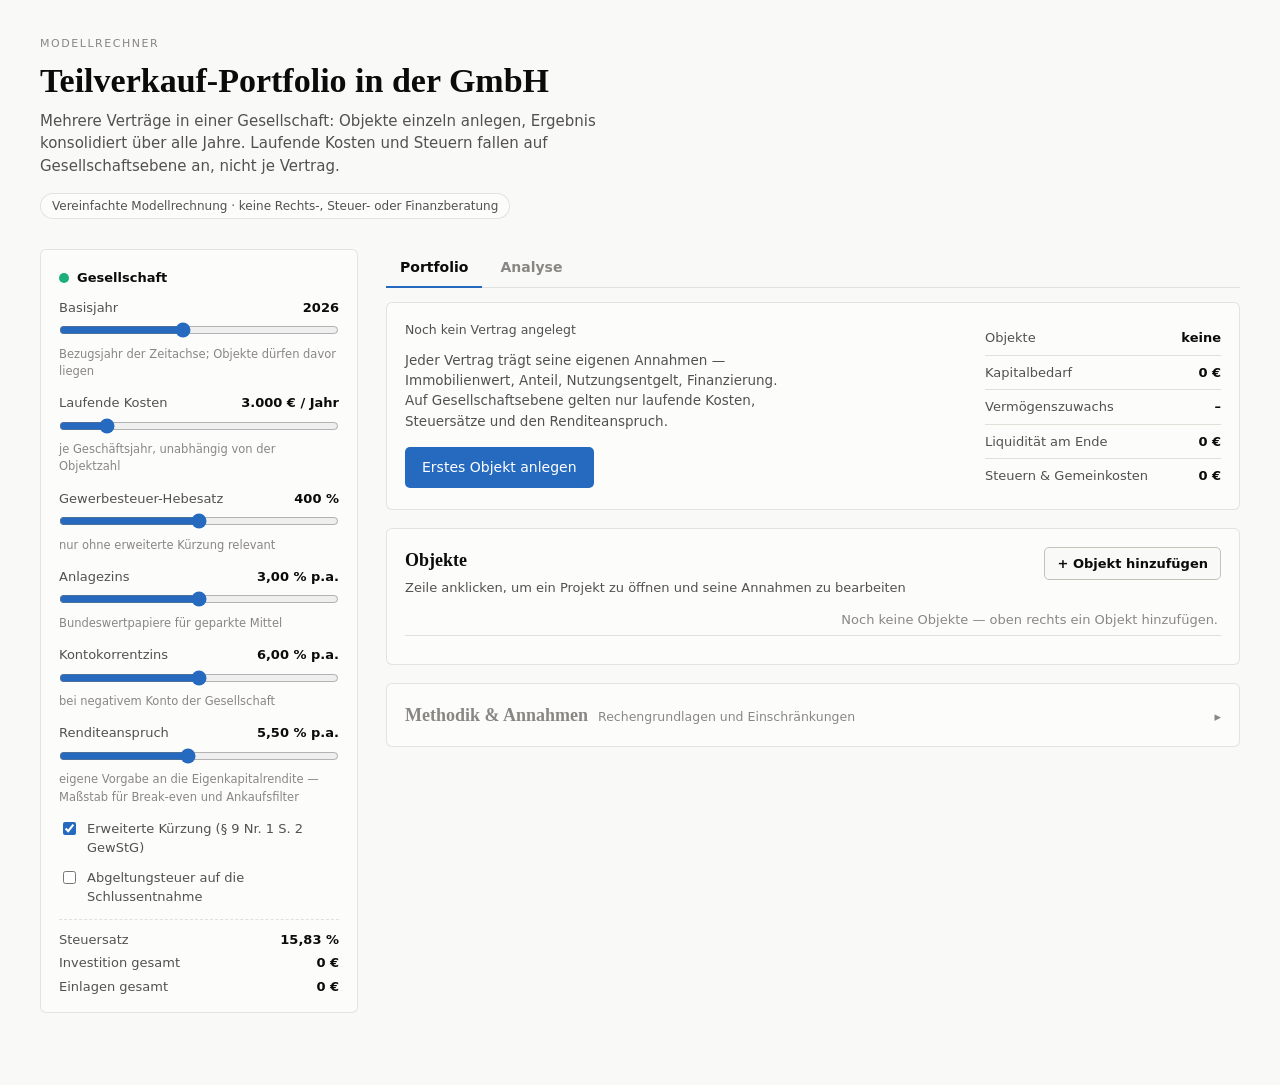
==== index.html @ 182e8b83 "UI-Durchgang: Plural, Nullwert, Kartenreihenfolge Vollstaendiger Durchlauf mit angelegten Objekten. " ====
<!doctype html>
<html lang="de">
<head>
<meta charset="utf-8">
<meta name="viewport" content="width=device-width, initial-scale=1">
<title>Teilverkauf-Portfolio</title>
<style>
  :root {
    color-scheme: light;
    --bg: #f9f9f7;
    --surface: #fcfcfb;
    --ink: #0b0b0b;
    --ink-2: #52514e;
    --ink-3: #898781;
    --grid: #e1e0d9;
    --axis: #c3c2b7;
    --border: rgba(11, 11, 11, 0.10);
    --accent: #256abf;
    --s1: #2a78d6;
    --s2: #eb6834;
    --s3: #1baf7a;
    --s1-wash: rgba(42, 120, 214, 0.08);
    --tooltip-bg: #ffffff;
    --field: #ffffff;
  }
  @media (prefers-color-scheme: dark) {
    :root:where(:not([data-theme="light"])) {
      color-scheme: dark;
      --bg: #0d0d0d;
      --surface: #1a1a19;
      --ink: #ffffff;
      --ink-2: #c3c2b7;
      --ink-3: #898781;
      --grid: #2c2c2a;
      --axis: #383835;
      --border: rgba(255, 255, 255, 0.10);
      --accent: #3987e5;
      --s1: #3987e5;
      --s2: #d95926;
      --s3: #199e70;
      --s1-wash: rgba(57, 135, 229, 0.12);
      --tooltip-bg: #262624;
      --field: #131312;
    }
  }
  :root[data-theme="dark"] {
    color-scheme: dark;
    --bg: #0d0d0d;
    --surface: #1a1a19;
    --ink: #ffffff;
    --ink-2: #c3c2b7;
    --ink-3: #898781;
    --grid: #2c2c2a;
    --axis: #383835;
    --border: rgba(255, 255, 255, 0.10);
    --accent: #3987e5;
    --s1: #3987e5;
    --s2: #d95926;
    --s3: #199e70;
    --s1-wash: rgba(57, 135, 229, 0.12);
    --tooltip-bg: #262624;
    --field: #131312;
  }

  * { box-sizing: border-box; }
  body {
    background: var(--bg);
    color: var(--ink);
    font-family: system-ui, -apple-system, "Segoe UI", sans-serif;
    font-size: 15px;
    line-height: 1.5;
    margin: 0;
  }
  .wrap { max-width: 1240px; margin: 0 auto; padding: 36px 20px 72px; }

  .eyebrow {
    font-size: 11px; letter-spacing: 0.14em; text-transform: uppercase;
    color: var(--ink-3); margin: 0 0 8px;
  }
  h1 {
    font-family: Charter, "Bitstream Charter", Cambria, Georgia, serif;
    font-size: clamp(26px, 4vw, 34px);
    font-weight: 700; line-height: 1.15; margin: 0 0 10px; text-wrap: balance;
  }
  .lede { color: var(--ink-2); max-width: 64ch; margin: 0 0 6px; }
  .chip {
    display: inline-block; font-size: 12px; color: var(--ink-2);
    border: 1px solid var(--border); border-radius: 999px;
    padding: 3px 11px; margin-top: 10px; background: var(--surface);
  }

  .layout { display: grid; grid-template-columns: 320px 1fr; gap: 26px; align-items: start; margin-top: 30px; }
  @media (max-width: 980px) {
    .layout { grid-template-columns: 1fr; }
    /* Auf schmalen Bildschirmen zuerst das Ergebnis, dann die Regler — sonst
       scrollt man über einen ganzen Bildschirm Einstellungen, bevor eine Zahl kommt. */
    .layout main { order: 1; }
    .layout aside { order: 2; }
  }

  aside { display: flex; flex-direction: column; gap: 14px; }
  #panelObjekt, #panelGes { display: flex; flex-direction: column; gap: 14px; }
  #panelObjekt[hidden] { display: none; }
  .panel-kopf {
    font-size: 11px; letter-spacing: 0.12em; text-transform: uppercase;
    color: var(--ink-3); padding: 0 2px 2px;
  }
  input.textfeld {
    font: inherit; font-size: 13px; width: 100%;
    background: var(--field); color: var(--ink);
    border: 1px solid var(--border); border-radius: 5px; padding: 5px 8px;
  }
  input.textfeld:focus { border-color: var(--accent); outline: none; }
  .seg { display: flex; gap: 4px; }
  .seg button {
    flex: 1; font: inherit; font-size: 12.5px; color: var(--ink-2);
    background: var(--bg); border: 1px solid var(--border); border-radius: 5px;
    padding: 5px 4px; cursor: pointer;
  }
  .seg button[aria-pressed="true"] {
    color: var(--ink); border-color: var(--accent); background: var(--s1-wash); font-weight: 600;
  }
  @media (min-width: 981px) { aside { position: sticky; top: 16px; max-height: calc(100vh - 32px); overflow-y: auto; padding-right: 2px; } }

  .card {
    background: var(--surface); border: 1px solid var(--border);
    border-radius: 6px; padding: 18px 18px 16px;
  }
  .card h2 {
    font-family: Charter, "Bitstream Charter", Cambria, Georgia, serif;
    font-size: 18px; font-weight: 700; margin: 0 0 4px;
  }
  .card .sub { font-size: 13px; color: var(--ink-2); margin: 0 0 14px; }

  .grp-title { display: flex; align-items: center; gap: 8px; font-size: 13px; font-weight: 600; margin: 0 0 10px; }
  .dot { width: 10px; height: 10px; border-radius: 50%; flex: none; }
  .dot.s1 { background: var(--s1); }
  .dot.s2 { background: var(--s2); }
  .dot.s3 { background: var(--s3); }

  .ctl { margin-bottom: 13px; }
  .ctl:last-child { margin-bottom: 2px; }
  .ctl-head { display: flex; justify-content: space-between; align-items: baseline; gap: 10px; margin-bottom: 3px; }
  .ctl-head label { font-size: 13px; color: var(--ink-2); }
  .ctl-val { font-size: 13px; font-weight: 600; font-variant-numeric: tabular-nums; white-space: nowrap; }
  .ctl-note { font-size: 11.5px; color: var(--ink-3); margin-top: 1px; }
  input[type="range"] { width: 100%; accent-color: var(--accent); margin: 2px 0 0; }
  input:focus-visible, button:focus-visible, summary:focus-visible {
    outline: 2px solid var(--accent); outline-offset: 2px;
  }
  .check { display: flex; align-items: flex-start; gap: 8px; font-size: 13px; color: var(--ink-2); margin-top: 10px; cursor: pointer; }
  .check input { accent-color: var(--accent); margin-top: 3px; }
  .derived {
    font-size: 13px; border-top: 1px dashed var(--grid);
    margin-top: 12px; padding-top: 10px;
    display: flex; justify-content: space-between; gap: 10px; color: var(--ink-2);
  }
  .derived b { color: var(--ink); font-variant-numeric: tabular-nums; }
  .derived.tight { border-top: none; margin-top: 0; padding-top: 4px; }
  .derived.need { border-top: 1px solid var(--axis); margin-top: 8px; padding-top: 8px; }
  .derived.need span, .derived.need b { color: var(--ink); font-weight: 700; }
  .derived.need b.warnzahl { color: var(--s2); }

  main { display: flex; flex-direction: column; gap: 18px; min-width: 0; }

  .stat-row { display: grid; grid-template-columns: repeat(4, 1fr); gap: 18px; }
  @media (max-width: 860px) { .stat-row { grid-template-columns: repeat(2, 1fr); } }
  @media (max-width: 460px) { .stat-row { grid-template-columns: 1fr; } }
  .stat-label { display: flex; align-items: center; gap: 8px; font-size: 12.5px; color: var(--ink-2); }
  .stat-num { font-size: clamp(21px, 2.6vw, 27px); font-weight: 700; line-height: 1.2; margin-top: 3px; font-variant-numeric: tabular-nums; }
  .stat-sub { font-size: 12px; color: var(--ink-3); margin-top: 2px; }
  .stat-foot { color: var(--ink-2); font-size: 13px; margin-top: 14px; padding-top: 12px; border-top: 1px dashed var(--grid); }

  .head-row { display: flex; justify-content: space-between; align-items: flex-start; gap: 16px; flex-wrap: wrap; }
  .head-row .sub { margin-bottom: 0; }
  button.act {
    flex: none; font: inherit; font-size: 13px; color: var(--ink-2);
    background: var(--bg); border: 1px solid var(--border);
    border-radius: 5px; padding: 6px 12px; cursor: pointer;
  }
  button.act:hover { color: var(--ink); border-color: var(--axis); }
  button.act.primary { color: var(--ink); border-color: var(--axis); font-weight: 600; }

  .obj-scroll { overflow-x: auto; margin-top: 8px; }
  table.obj {
    width: 100%; min-width: 790px; table-layout: fixed;
    border-collapse: separate; border-spacing: 0; font-size: 13px;
  }
  table.obj th, table.obj td {
    padding: 5px 3px; border-bottom: 1px solid var(--grid); text-align: right; vertical-align: middle;
  }
  table.obj th {
    color: var(--ink-2); font-weight: 600; font-size: 12px; white-space: nowrap;
    border-bottom: 1px solid var(--axis); padding-bottom: 7px;
  }
  table.obj th .h-sub {
    display: block; font-weight: 400; color: var(--ink-3);
    font-size: 10.5px; letter-spacing: 0.03em; margin-top: 1px;
  }
  table.obj th.c-name, table.obj td.c-name {
    position: sticky; left: 0; z-index: 1; background: var(--surface);
    text-align: left; padding-left: 0; padding-right: 12px;
  }
  /* Die ganze Zeile öffnet das Projekt — das muss man ihr ansehen */
  table.obj tbody tr.zeile { cursor: pointer; }
  table.obj tbody tr:hover td { background: var(--s1-wash); }
  table.obj tbody tr:hover td.c-name { background: linear-gradient(var(--s1-wash), var(--s1-wash)), var(--surface); }
  table.obj tbody td.c-name { color: var(--accent); font-weight: 600; }
  table.obj tbody tr:hover td.c-name { text-decoration: underline; text-underline-offset: 2px; }
  table.obj tbody tr:hover button.open { color: var(--accent); transform: translateX(2px); }
  table.obj tbody tr:focus-within td { background: var(--s1-wash); }
  button.open { transition: transform 0.12s, color 0.12s; }
  @media (prefers-reduced-motion: reduce) { button.open { transition: none; } }
  table.obj tfoot td {
    font-weight: 700; border-top: 1px solid var(--axis); border-bottom: none;
    font-variant-numeric: tabular-nums; padding-top: 8px;
  }
  table.obj tfoot td.c-name { background: var(--surface); }

  table.obj input {
    font: inherit; font-size: 12.5px; width: 100%;
    text-align: right; font-variant-numeric: tabular-nums;
    background: transparent; color: var(--ink);
    border: 1px solid transparent; border-radius: 4px; padding: 4px 4px;
    -moz-appearance: textfield;
  }
  table.obj input::-webkit-outer-spin-button,
  table.obj input::-webkit-inner-spin-button { -webkit-appearance: none; margin: 0; }
  table.obj input:hover { border-color: var(--border); }
  table.obj input:focus {
    background: var(--field); border-color: var(--accent);
    outline: none; box-shadow: 0 0 0 3px var(--s1-wash);
  }
  table.obj input.name { text-align: left; font-weight: 600; font-size: 13px; }
  table.obj td.calc { font-variant-numeric: tabular-nums; color: var(--ink-2); white-space: nowrap; padding-right: 5px; }
  table.obj td.calc.lead { color: var(--ink); }
  table.obj col.w-name { width: 112px; }
  table.obj col.w-num { width: 90px; }
  table.obj col.w-narrow { width: 50px; }
  table.obj col.w-mid { width: 68px; }
  table.obj col.w-calc { width: 80px; }
  table.obj col.w-act { width: 26px; }

  button.del {
    font: inherit; font-size: 14px; line-height: 1; color: var(--ink-3);
    background: none; border: none; cursor: pointer;
    padding: 3px 5px; border-radius: 4px; opacity: 0;
  }
  tr:hover button.del, button.del:focus-visible { opacity: 1; }
  button.del:hover { color: var(--s2); background: var(--bg); }
  @media (hover: none) { button.del { opacity: 1; } }
  .empty { color: var(--ink-3); font-size: 13px; padding: 14px 0; }

  .legend { display: flex; gap: 18px; flex-wrap: wrap; font-size: 13px; color: var(--ink-2); margin: 2px 0 10px; }
  .legend span { display: inline-flex; align-items: center; gap: 7px; }
  .swatch { width: 14px; height: 4px; border-radius: 2px; flex: none; }

  .chart-box { position: relative; }
  .chart-box svg { display: block; width: 100%; height: auto; }
  /* Ein SVG skaliert seine Schrift mit: Auf 375 px gedrückt schrumpft eine
     12-px-Beschriftung auf fünf Pixel und ist nicht mehr lesbar. Schmale
     Bildschirme scrollen deshalb waagerecht, genau wie die breiten Tabellen. */
  @media (max-width: 700px) {
    .chart-box { overflow-x: auto; overflow-y: hidden; -webkit-overflow-scrolling: touch; }
    .chart-box svg { min-width: 660px; }
  }
  .tooltip {
    position: absolute; pointer-events: none; background: var(--tooltip-bg);
    border: 1px solid var(--border); border-radius: 6px;
    box-shadow: 0 4px 14px rgba(0, 0, 0, 0.12);
    padding: 8px 11px; font-size: 12.5px; line-height: 1.45;
    display: none; z-index: 3; white-space: nowrap; font-variant-numeric: tabular-nums;
  }
  .tooltip .t-row { display: flex; align-items: center; gap: 7px; }
  .caption { font-size: 12.5px; color: var(--ink-3); margin-top: 10px; }

  .fin-scroll { overflow: auto; max-height: 620px; margin-top: 4px; }
  table.fin { border-collapse: separate; border-spacing: 0; font-size: 12.5px; white-space: nowrap; }
  table.fin th, table.fin td { text-align: right; padding: 5px 12px; font-variant-numeric: tabular-nums; border-bottom: 1px solid var(--grid); }
  table.fin thead th { position: sticky; top: 0; z-index: 2; background: var(--surface); color: var(--ink-2); font-weight: 600; border-bottom: 1px solid var(--axis); }
  table.fin th:first-child, table.fin td:first-child {
    position: sticky; left: 0; z-index: 1; background: var(--surface);
    text-align: left; padding-left: 2px; padding-right: 20px;
    min-width: 215px; border-right: 1px solid var(--grid);
  }
  table.fin thead th:first-child { z-index: 3; }
  table.fin tr.grp td {
    background: linear-gradient(var(--s1-wash), var(--s1-wash)), var(--surface);
    font-weight: 700; color: var(--ink);
    letter-spacing: 0.04em; text-transform: uppercase; font-size: 11px;
    border-bottom: 1px solid var(--axis);
  }
  table.fin tr.sum td { font-weight: 700; border-top: 1px solid var(--axis); }
  table.fin .neg { color: var(--s2); }
  table.fin tr.spacer td { height: 10px; border-bottom: none; padding: 0; }

  .fine { font-size: 12.5px; color: var(--ink-3); line-height: 1.55; }
  .fine p { margin: 0 0 8px; }

  /* Portfolio: eine Leitzahl mit Nebenwerten — bewusst anders als das Kachelraster der Objektseite */
  .hero-card { display: grid; grid-template-columns: minmax(240px, 1fr) auto; gap: 28px; align-items: start; }
  @media (max-width: 820px) { .hero-card { grid-template-columns: 1fr; gap: 18px; } }
  .hero-big {
    font-family: Charter, "Bitstream Charter", Cambria, Georgia, serif;
    font-size: clamp(34px, 6vw, 52px); font-weight: 700; line-height: 1.05;
    margin-top: 6px; font-variant-numeric: tabular-nums; color: var(--s3);
  }
  .hero-big.neg { color: var(--s2); }
  .hero-note { color: var(--ink-2); font-size: 13.5px; margin-top: 10px; max-width: 46ch; }
  /* Zielbalken: die Rendite gegen den eigenen Anspruch. Ohne diesen Bezug sagt
     eine absolute Zuwachssumme nichts darüber, ob sich der Vertrag lohnt. */
  .ziel { margin-top: 12px; max-width: 340px; }
  .ziel-bar { position: relative; height: 8px; border-radius: 4px; background: var(--grid); overflow: visible; }
  .ziel-ist { height: 100%; border-radius: 4px; background: var(--s3); transition: width .18s ease; }
  .ziel-ist.unter { background: var(--s2); }
  .ziel-marke { position: absolute; top: -3px; width: 2px; height: 14px; background: var(--ink-2); border-radius: 1px; }
  .ziel-text { margin-top: 7px; font-size: 12.5px; color: var(--ink-2); }
  .ziel-text b { color: var(--ink); }
  .hero-side { display: flex; flex-direction: column; gap: 0; min-width: 236px; }
  .hero-side .hs {
    display: flex; justify-content: space-between; gap: 18px;
    font-size: 13px; color: var(--ink-2);
    padding: 7px 0; border-bottom: 1px solid var(--grid);
  }
  .hero-side .hs:last-child { border-bottom: none; }
  .hero-side .hs b { color: var(--ink); font-variant-numeric: tabular-nums; }

  .contrib { display: flex; flex-direction: column; gap: 12px; margin-top: 4px; }
  .contrib-row { display: grid; grid-template-columns: 130px 1fr auto; gap: 12px; align-items: center; font-size: 13px; }
  @media (max-width: 620px) { .contrib-row { grid-template-columns: 1fr auto; } .contrib-row .cb { grid-column: 1 / -1; } }
  .contrib-row { cursor: pointer; }
  .contrib-row:hover .contrib-name { text-decoration: underline; text-underline-offset: 2px; }
  .contrib-name { color: var(--accent); font-weight: 600; overflow: hidden; text-overflow: ellipsis; white-space: nowrap; }
  .cb { height: 22px; background: var(--bg); border-radius: 4px; overflow: hidden; }
  .cb > div { height: 100%; background: var(--s1); border-radius: 4px; }
  .cb > div.neg { background: var(--s2); }
  .contrib-val { font-variant-numeric: tabular-nums; color: var(--ink); font-weight: 600; white-space: nowrap; }
  .warnzahl { color: var(--s2); }
  .contrib-sub { font-size: 12px; color: var(--ink-3); font-variant-numeric: tabular-nums; }

  /* Objektseite: zwei klar abgesetzte Teile */
  .section-head {
    display: flex; align-items: baseline; gap: 12px;
    margin: 10px 2px -4px;
  }
  .section-head h3 {
    font-family: Charter, "Bitstream Charter", Cambria, Georgia, serif;
    font-size: 20px; font-weight: 700; margin: 0;
  }
  .section-head .sh-note { font-size: 12.5px; color: var(--ink-3); }
  .section-head::after {
    content: ""; flex: 1; height: 1px; background: var(--axis); align-self: center;
  }

  .tabs { display: flex; align-items: center; gap: 4px; border-bottom: 1px solid var(--border); margin-bottom: -4px; }
  .tab-sep { color: var(--ink-3); font-size: 15px; padding: 0 2px; }
  .tab-sep[hidden] { display: none; }
  .tab-obj[hidden] { display: none; }
  .tab-obj { max-width: 220px; overflow: hidden; text-overflow: ellipsis; white-space: nowrap; }
  .tab {
    font: inherit; font-size: 14px; font-weight: 600; color: var(--ink-3);
    background: none; border: none; border-bottom: 2px solid transparent;
    padding: 8px 14px; cursor: pointer; margin-bottom: -1px;
  }
  .tab:hover { color: var(--ink-2); }
  .tab[aria-current="page"] { color: var(--ink); border-bottom-color: var(--accent); }

  #viewPortfolio, #viewDetail, #viewAnalyse { display: flex; flex-direction: column; gap: 18px; }
  #viewPortfolio[hidden], #viewDetail[hidden], #viewAnalyse[hidden] { display: none; }

  .obj-pick { display: flex; gap: 6px; flex-wrap: wrap; margin-bottom: 14px; }
  .obj-pick button {
    font: inherit; font-size: 12.5px; color: var(--ink-2);
    background: var(--bg); border: 1px solid var(--border); border-radius: 999px;
    padding: 4px 12px; cursor: pointer;
  }
  .obj-pick button[aria-pressed="true"] { color: var(--ink); border-color: var(--accent); background: var(--s1-wash); font-weight: 600; }
  .warn-note {
    font-size: 12.5px; color: var(--ink-2); line-height: 1.5;
    background: var(--s1-wash); border-radius: 5px; padding: 9px 12px; margin-top: 12px;
  }
  button.open {
    font: inherit; font-size: 16px; line-height: 1; color: var(--accent);
    background: none; border: none; cursor: pointer; padding: 3px 5px; border-radius: 4px;
  }
  button.open:hover { background: var(--bg); }
  .crumb {
    display: inline-flex; align-items: center; gap: 6px;
    font: inherit; font-size: 13px; font-weight: 600; color: var(--ink-2);
    background: var(--bg); border: 1px solid var(--border); border-radius: 5px;
    cursor: pointer; padding: 5px 11px 5px 8px; margin-bottom: 12px;
  }
  .crumb:hover { color: var(--ink); border-color: var(--axis); }
  table.cmp { width: 100%; border-collapse: collapse; font-size: 14px; }
  table.cmp td { text-align: right; padding: 8px 0 8px 10px; border-bottom: 1px solid var(--grid); font-variant-numeric: tabular-nums; }
  table.cmp td:first-child { text-align: left; padding-left: 0; color: var(--ink-2); }
  table.cmp tr.big td { font-weight: 700; font-size: 16px; }
  table.cmp tr:last-child td { border-bottom: none; }
  .bar-legend { display: flex; gap: 16px; flex-wrap: wrap; font-size: 12.5px; color: var(--ink-2); margin-bottom: 6px; }
  .bar-legend span { display: inline-flex; align-items: center; gap: 6px; }
  .sq { width: 11px; height: 11px; border-radius: 2px; flex: none; border: 1px solid var(--border); }
  .bar { display: flex; height: 26px; border-radius: 4px; overflow: hidden; gap: 2px; background: var(--bg); }
  .bar > div { min-width: 0; }
  .bar-caption { font-size: 12.5px; color: var(--ink-2); margin-top: 6px; font-variant-numeric: tabular-nums; }
  .seg-owner { background: var(--grid); }
  .seg-buy { background: var(--s1); }
  .seg-fee { background: var(--ink-3); }
  .seg-cost { background: var(--s2); }
  .sched-scroll { overflow-x: auto; overflow-y: auto; max-height: 440px; margin-top: 4px; }
  table.sched { width: 100%; border-collapse: collapse; font-size: 12.5px; white-space: nowrap; }
  table.sched th, table.sched td { text-align: right; padding: 5px 10px; border-bottom: 1px solid var(--grid); font-variant-numeric: tabular-nums; }
  table.sched thead th { position: sticky; top: 0; z-index: 1; background: var(--surface); color: var(--ink-2); font-weight: 600; border-bottom: 1px solid var(--axis); }
  table.sched th:first-child, table.sched td:first-child { text-align: left; padding-left: 2px; }
  table.sched tr.exit-row td { background: var(--s1-wash); font-weight: 600; border-bottom: 1px solid var(--axis); }
  table.sched tr.exit-row td .zsub { display: block; font-weight: 400; font-size: 11.5px; color: var(--ink-3); margin-top: 2px; }
  .lz-box { border: 1px solid var(--axis); border-radius: 10px; padding: 10px 12px; margin: 14px 0 16px; background: var(--bg); }
  .lz-box .derived em { font-style: normal; color: var(--ink-3); font-size: 12px; }
  table.sched tfoot td { font-weight: 700; border-top: 1px solid var(--axis); border-bottom: none; }
  table.sched .neg { color: var(--s2); }

  /* Ausklappbare Karten: Referenztext und Feinjustierung sollen die Seite nicht
     dominieren. Zusammengeklappt kosten sie eine Zeile statt mehrerer Bildschirme. */
  details.ausklapp > summary {
    list-style: none; cursor: pointer; display: flex; align-items: baseline;
    gap: 10px; flex-wrap: wrap;
  }
  details.ausklapp > summary::-webkit-details-marker { display: none; }
  details.ausklapp > summary::after {
    content: "▸"; margin-left: auto; color: var(--ink-3); font-size: 13px;
    transition: transform .15s ease;
  }
  details.ausklapp[open] > summary::after { transform: rotate(90deg); }
  details.ausklapp > summary h2 { margin: 0; }
  details.ausklapp > summary:hover h2 { color: var(--accent); }
  details.ausklapp > summary:focus-visible { outline: 2px solid var(--accent); outline-offset: 3px; border-radius: 4px; }
  .ausklapp-hinweis { color: var(--ink-3); font-size: 12.5px; }
  details.ausklapp[open] > summary { margin-bottom: 14px; }
  details.grp-zu > summary { margin-bottom: 0; }
  details.grp-zu[open] > summary { margin-bottom: 12px; }
  details.grp-zu > summary::after { font-size: 12px; }

  /* Urteilszeile am Kopf der Objektseite: Rendite, Zielbalken, Abstand zum Anspruch. */
  .urteil { display: flex; align-items: center; gap: 20px; margin-top: 16px;
    padding-top: 16px; border-top: 1px solid var(--border); flex-wrap: wrap; }
  .urteil-zahl { font-size: 34px; font-weight: 700; letter-spacing: -0.5px;
    font-variant-numeric: tabular-nums; color: var(--s3); }
  .urteil.knapp .urteil-zahl { color: var(--s2); }
  .urteil-rest { flex: 1; min-width: 240px; }
  .urteil .ziel-text { margin-top: 7px; }
  button.act.gross { margin-top: 16px; padding: 9px 16px; font-size: 14px;
    background: var(--accent); color: #fff; border-color: transparent; }
  button.act.gross:hover { filter: brightness(1.08); }

  /* Abstandsbalken in der Stellschraubentabelle: Der Anteil am Reglerweg macht
     Hebel unterschiedlicher Einheit vergleichbar — Prozentpunkte Zins und
     Prozentpunkte Abschlag sagen für sich genommen nichts übereinander. */
  .weg { display: flex; align-items: center; justify-content: flex-end; gap: 8px; }
  .weg-zahl { font-variant-numeric: tabular-nums; white-space: nowrap; }
  .weg-bar { width: 54px; height: 5px; border-radius: 3px; background: var(--grid); flex: none; overflow: hidden; }
  .weg-bar i { display: block; height: 100%; border-radius: 3px; background: var(--s3); }
  .weg-bar i.fern { background: var(--s2); }
  .th-sub { display: block; font-weight: 400; font-size: 10.5px; color: var(--ink-3); margin-top: 1px; }

  /* Sparkline in der feststehenden ersten Spalte: Der Verlauf steht neben der
     Bezeichnung und bleibt sichtbar, während man die Jahresspalten durchscrollt. */
  table.fin td .zl { display: inline-block; vertical-align: middle; }
  svg.spark { display: inline-block; vertical-align: middle; width: 58px; height: 16px;
    margin-left: 10px; overflow: visible; }
  @media (max-width: 700px) { svg.spark { display: none; } }
</style>
</head>
<body>
<div class="wrap">
  <header>
    <p class="eyebrow">Modellrechner</p>
    <h1>Teilverkauf-Portfolio in der GmbH</h1>
    <p class="lede" id="lede">Mehrere Verträge in einer Gesellschaft: Objekte einzeln anlegen, Ergebnis konsolidiert über alle Jahre. Laufende Kosten und Steuern fallen auf Gesellschaftsebene an, nicht je Vertrag.</p>
    <span class="chip">Vereinfachte Modellrechnung · keine Rechts-, Steuer- oder Finanzberatung</span>
  </header>

  <div class="layout">
    <aside>
      <div id="panelObjekt" hidden></div>
      <div id="panelGes"></div>
    </aside>

    <main>
      <nav class="tabs" id="tabs" aria-label="Ansicht">
        <button type="button" class="tab" data-view="portfolio">Portfolio</button>
        <button type="button" class="tab" data-view="analyse">Analyse</button>
        <span class="tab-sep" id="tabSep" hidden>›</span>
        <button type="button" class="tab tab-obj" id="tabObjekt" hidden></button>
      </nav>

      <div id="viewAnalyse" hidden></div>

      <div id="viewPortfolio">
      <div class="card hero-card">
        <div class="hero-main">
          <div class="stat-label" id="hLabel">Rendite auf das Eigenkapital</div>
          <div class="hero-big" id="hZuwachs">–</div>
          <div class="ziel" id="zielBlock">
            <div class="ziel-bar"><div class="ziel-ist" id="zielIst"></div><div class="ziel-marke" id="zielMarke"></div></div>
            <div class="ziel-text" id="zielText"></div>
          </div>
          <div class="hero-note" id="hNote"></div>
          <button type="button" class="act gross" id="startBtn" hidden>Erstes Objekt anlegen</button>
        </div>
        <div class="hero-side">
          <div class="hs"><span>Objekte</span><b id="kObj">–</b></div>
          <div class="hs"><span>Kapitalbedarf</span><b id="kNeed">–</b></div>
          <div class="hs"><span>Vermögenszuwachs</span><b id="kZuw">–</b></div>
          <div class="hs"><span>Liquidität am Ende</span><b id="kCash">–</b></div>
          <div class="hs"><span>Steuern &amp; Gemeinkosten</span><b id="kCost">–</b></div>
        </div>
      </div>

      <div class="card">
        <div class="head-row">
          <div>
            <h2>Objekte</h2>
            <p class="sub">Zeile anklicken, um ein Projekt zu öffnen und seine Annahmen zu bearbeiten</p>
          </div>
          <button type="button" class="act primary" id="addBtn">+ Objekt hinzufügen</button>
        </div>
        <div class="obj-scroll">
          <table class="obj" id="objTable"></table>
        </div>
        <p class="caption" id="objCaption"></p>
      </div>

      <div class="card" id="cardBeitrag">
        <h2>Beitrag der Objekte</h2>
        <p class="sub">Direkt zurechenbares Ergebnis je Projekt über die gesamte Laufzeit, vor Gemeinkosten und Steuern.</p>
        <div id="contribList"></div>
        <p class="caption" id="contribCaption"></p>
      </div>

      <div class="card" id="cardChart">
        <h2>Liquidität und Eigenkapital im Zeitverlauf</h2>
        <p class="sub">Das Bankkonto der GmbH über alle Jahre. Unter der Nulllinie besteht Finanzierungsbedarf, den Kontokorrent oder Gesellschafterdarlehen decken müssen.</p>
        <div class="legend">
          <span><span class="swatch" style="background:var(--s1)"></span>Bankguthaben</span>
          <span><span class="swatch" style="background:var(--s3)"></span>Eigenkapital</span>
          <span><span class="swatch" style="background:var(--s2)"></span>Kumulierte Einlagen</span>
        </div>
        <div class="chart-box" id="chartBox">
          <svg id="chart" viewBox="0 0 820 340" role="img" aria-label="Liniendiagramm: Bankguthaben, Eigenkapital und kumulierte Einlagen der GmbH über die Jahre"></svg>
          <div class="tooltip" id="tip"></div>
        </div>
        <p class="caption" id="chartCaption"></p>
      </div>

      <div class="card" id="cardBruecke">
        <h2>Woher das Vermögen kommt</h2>
        <p class="sub">Vom eingesetzten Eigenkapital zur Schlussliquidität. Aufnahme und Tilgung des Darlehens heben sich auf und stehen deshalb nicht als eigene Posten — sein Preis ist der Zinsaufwand.</p>
        <div class="bar-legend">
          <span><span class="sq" style="background:var(--s3)"></span>trägt bei</span>
          <span><span class="sq" style="background:var(--s2)"></span>zieht ab</span>
          <span><span class="sq" style="background:var(--ink-3)"></span>Bestand</span>
        </div>
        <div class="chart-box" id="brueckeBox"></div>
      </div>

      <div class="card" id="cardFin">
        <div class="head-row">
          <div>
            <h2>Bilanz, GuV und Cashflow</h2>
            <p class="sub" id="finSub"></p>
          </div>
          <button type="button" class="act" id="csvBtn">Als CSV kopieren</button>
        </div>
        <div class="fin-scroll">
          <table class="fin" id="finTable"></table>
        </div>
        <p class="caption" id="finCaption"></p>
      </div>

      </div><!-- /viewPortfolio -->

      <div id="viewDetail" hidden></div>

      <details class="card fine ausklapp">
        <summary><h2>Methodik &amp; Annahmen</h2><span class="ausklapp-hinweis">Rechengrundlagen und Einschränkungen</span></summary>
        <p><b>Portfolio:</b> Alle Objekte liegen in derselben GmbH. Je Objekt zahlt der Eigentümer ein Nutzungsentgelt auf den Auszahlungsbetrag; beim Gesamtverkauf erhält die GmbH ihren Anteil am dann erzielten Preis, mindestens aber den Mindesterlös. <b>Jedes Objekt trägt seine Annahmen selbst</b> — Immobilienwert, Anteil, Haushalt und Alter, Wertentwicklung und Instandhaltungsverfall, sämtliche Vertragskonditionen, die komplette Finanzierung samt Zins, Tilgung und Zinsbindung sowie Grunderwerbsteuer, AfA-Satz und Gebäudeanteil. Sie werden auf der jeweiligen Objektseite eingestellt. Auf Gesellschaftsebene verbleiben nur die laufenden Kosten, der Gewerbesteuer-Hebesatz, die erweiterte Kürzung, die Abgeltungsteuer sowie Anlage- und Kontokorrentzins. Das Portfolio rechnet die Objekte lediglich zusammen. Neue Objekte starten mit festen Standardwerten.</p>
        <p><b>Steuern:</b> Körperschaftsteuer 15 % plus Solidaritätszuschlag ergibt 15,825 %. Gewerbesteuer entfällt bei erweiterter Kürzung nach § 9 Nr. 1 S. 2 GewStG, sonst kommen 3,5 % Messzahl × Hebesatz hinzu. <b>Die Besteuerung erfolgt konsolidiert:</b> Gewinne und Verluste aller Objekte werden im selben Wirtschaftsjahr verrechnet, verbleibende Verluste vorgetragen. Genau das unterscheidet ein Portfolio von mehreren Einzelrechnungen — ein anlaufendes Objekt mindert die Steuer eines ertragreichen.</p>
        <p><b>Laufende Kosten</b> (Steuerberater, Jahresabschluss, Handelsregister, Versicherungen) fallen einmal je Geschäftsjahr an, unabhängig von der Objektzahl. Sie sind der Grund, warum sich ein einzelner Vertrag kaum trägt und erst mehrere Objekte die Struktur finanzieren.</p>
        <p><b>Anschaffungsnebenkosten</b> (Grunderwerbsteuer, Notar, Grundbuch, Maklercourtage) werden aktiviert und erhöhen den Bilanzwert; sie wirken über die AfA und den Buchwert beim Verkauf, nicht als Aufwand. <b>AfA</b> läuft auf den Gebäudeanteil der Anschaffungskosten; Grund und Boden wird nicht abgeschrieben. Beim Verkauf erhöht die kumulierte AfA über den niedrigeren Buchwert den steuerpflichtigen Gewinn — sie wirkt als Stundung, nicht als dauerhafte Ersparnis.</p>
        <p><b>Verkaufskosten</b> tragen beide Eigentümer nach ihrem Anteil; der Teil der GmbH mindert Erlös und Veräußerungsgewinn.</p>
        <p><b>Kapitalfluss:</b> Bei jedem Ankauf legen die Gesellschafter genau das benötigte Eigenkapital ein, der Rest wird über ein Annuitätendarlehen finanziert (Zins und Anfangstilgung fest, 0 % Tilgung = endfällig). Danach bleiben alle Mittel in der Gesellschaft, es wird nie ausgeschüttet.</p>
        <p><b>Zinsbindung und Geldanlage:</b> Fällt der Verkauf in die Zinsbindung, lässt sich das Darlehen nicht entschädigungsfrei ablösen. Ist der entsprechende Schalter gesetzt, läuft es bis zum Ende der Zinsbindung weiter, während der Verkaufserlös zum Anlagezins geparkt wird — als Näherung für kurzlaufende Bundeswertpapiere. Aus der Differenz zwischen Sollzins und Anlagezins entsteht ein laufender Verlust auf dem geparkten Betrag; im Gegenzug entfällt eine Vorfälligkeitsentschädigung, die hier nicht gerechnet wird. Ohne den Schalter wird beim Verkauf abgelöst, ebenfalls ohne Entschädigung — die Wahrheit liegt dazwischen. Guthaben werden durchgehend zum Anlagezins verzinst, negative Salden zum Sollzins plus Aufschlag; beides läuft über die GuV und erhöht oder mindert die Steuer. Eine Zinsänderung nach Ablauf der Bindung ist nicht modelliert. Die Rendite ist der interne Zinsfuß der Einlagen gegen die Schlussliquidität; der Schalter „Abgeltungsteuer“ zeigt als Nebenrechnung, was nach einer späteren Entnahme bliebe (26,375 % auf den Betrag oberhalb der Einlagen).</p>
        <p><b>Haltedauer:</b> Sie lässt sich je Objekt frei setzen oder über den Schalter „Haltedauer aus Sterbetafel“ an den Median der Exit-Verteilung koppeln. Ist die Kopplung aktiv, wirkt das Alter des Haushalts bis in Bilanz, Rendite und Liquiditätsverlauf durch; andernfalls beeinflusst es nur die Analyse. Verwendet wird der Median und nicht der Erwartungswert, weil die Rechenwerke eine ganze Zahl brauchen und der Median einen konkreten Vertrag beschreibt, während der Erwartungswert durch die lange rechte Flanke der Verteilung nach oben gezogen wird.</p>
        <p><b>Ankaufsfilter:</b> Die Umkehrung der Renditerechnung — gesucht wird der Wert, bei dem der wahrscheinlichkeitsgewichtete Kapitalwert gerade null wird, gemessen gegen den auf Gesellschaftsebene eingestellten Renditeanspruch. Diese Zielgröße kommt <b>ohne unterstellte Haltedauer</b> aus: Weil der Kapitalwert linear in den Zahlungen ist, entspricht der gewichtete Kapitalwert exakt dem Kapitalwert des gewichteten Zahlungsstroms. Gerechnet wird einschließlich der anteiligen laufenden Kosten der Gesellschaft — dieselbe Kostenbasis wie in der übrigen Objektrechnung, damit auf einer Seite nicht zwei verschiedene Renditen für denselben Vertrag stehen.</p>
        <p><b>Laufzeiten:</b> Drei Zeiträume fallen auseinander. Die <em>Vertragslaufzeit</em> ist an die Kreditbindung gekoppelt — so lange ist die Gesellschaft gebunden. Der <em>Verkauf des Anteils</em> erfolgt entweder zum angenommenen Zeitpunkt oder, bei zugeschalteter Sterbetafel-Kopplung, über die Exit-Verteilung gewichtet. Liegt der Verkauf vor dem Ende der Kreditbindung, läuft das Darlehen weiter und der Erlös wird bis zur Ablösung zum Anlagezins geparkt; die <em>Kapitalbindung</em> ist dann länger als die Zeit bis zum Verkauf. Da diese Nachlaufzeit kein Nutzungsentgelt trägt, der Sollzins aber weiterläuft, drückt sie die Rendite — sie steht deshalb neben dem Renditeanspruch. Alle Renditeangaben beziehen sich auf die Kapitalbindung, nicht auf die Zeit bis zum Verkauf.</p>
        <p><b>Umkehrrechnung je Stellschraube:</b> Jede Zeile der Stellschraubentabelle beantwortet dieselbe Frage für genau eine Größe, alle übrigen unverändert. Die Suche läuft als Bisektion; die Wirkungsrichtung wird gemessen und nicht unterstellt. Liegt die Lösung außerhalb des zulässigen Bereichs, erscheint „reicht allein nicht aus“ oder „im gesamten Bereich unkritisch“ statt eines an den Rand geklemmten Werts. Die erste Zeile behandelt den Renditeanspruch selbst als Stellschraube: Sein kritischer Wert ist die Rendite, die der Vertrag bei den aktuellen Annahmen tatsächlich abwirft, und stimmt mit der erwarteten Rendite der Analyse überein — beides ist der Zinsfuß, bei dem derselbe gewichtete Kapitalwert null wird.</p>
        <p><b>Effektive Kosten je Eigentümer</b> sind der interne Zinsfuß aus dessen Sicht: Auszahlung heute gegen Nutzungsentgelte und den Anteil, der beim Verkauf an die GmbH geht. Verkaufskosten des Eigentümers zählen nicht dazu, weil sie bei einem Verkauf ohne Teilverkauf ebenso anfielen.</p>
        <p>Alle Werte jährlich nachschüssig, vor Inflation. Ausfall-, Instandhaltungs- und Bewertungsrisiken sind nicht modelliert.</p>
      </details>
    </main>
  </div>
</div>
<script>
(function () {
  "use strict";

  // ══════════ 01-format.js ══════════
  // Zahlen- und Zeitformate. Einzige Stelle, an der aus Werten Text wird.

  var KST = 15.825;     // Körperschaftsteuer einschließlich Solidaritätszuschlag
  var ABGELT = 26.375;  // Abgeltungsteuer einschließlich Solidaritätszuschlag
  var HMAX = 40;        // längste betrachtete Haltedauer, deckt den Regler ab

  var eur = new Intl.NumberFormat("de-DE", { style: "currency", currency: "EUR", maximumFractionDigits: 0 });

  function fEur(v) {
    var n = v < 0 ? -Math.round(-v) : Math.round(v);
    return eur.format(n === 0 ? 0 : n);
  }

  function fPct(v, d) {
    if (v === null || v === undefined || !isFinite(v)) return "–";
    return v.toLocaleString("de-DE", {
      minimumFractionDigits: d === undefined ? 1 : d,
      maximumFractionDigits: d === undefined ? 1 : d
    }) + " %";
  }

  function fFaktor(v, d) {
    return v.toLocaleString("de-DE", { minimumFractionDigits: d || 4, maximumFractionDigits: d || 4 });
  }

  // Der Mindesterlös ist eine Untergrenze in Prozent der Auszahlung; interessant ist
  // aber der Teil oberhalb von 100 % — das ist der Aufschlag, den die GmbH beim
  // Verkauf mindestens erhält. Die Anzeige nennt beides, damit der Abstand in der
  // Stellschraubentabelle in derselben Skala rechnet wie die Beschriftung.
  function fAufschlag(v) {
    if (v === 0) return "keiner";
    var d = Math.round(v - 100);
    return fPct(v, 0) + (d === 0 ? " (±0)" : " (" + (d > 0 ? "+" : "−") + Math.abs(d) + ")");
  }

  function csvNum(v) { return (Math.round(v * 100) / 100).toFixed(2).replace(".", ","); }

  // Jahresangaben: ganze Zahlen ohne Nachkomma, gemittelte mit einer Stelle
  function fJahre(v) {
    if (v === null || v === undefined || !isFinite(v)) return "–";
    var ganz = Math.abs(v - Math.round(v)) < 0.05;
    return v.toLocaleString("de-DE", { minimumFractionDigits: ganz ? 0 : 1, maximumFractionDigits: ganz ? 0 : 1 }) +
      (ganz && Math.round(v) === 1 ? " Jahr" : " Jahre");
  }
  function fJahreDat(v) { return fJahre(v).replace(" Jahre", " Jahren"); }

  // Zeitangaben laufen intern relativ zum Basisjahr; angezeigt werden Kalenderjahre.
  // Negative Werte sind zulässig — sie bezeichnen Objekte, die schon im Bestand sind.
  function fJahr(j) { return String(G.basisjahr + Math.round(j)); }

  // Ohne Zwischenausschüttungen realisiert sich die gesamte Rendite beim Verkauf:
  // Das Eigenkapital geht einmal hinein und kommt einmal zurück. Die Gesamtrendite
  // über die Kapitalbindung ist deshalb die anschaulichere Größe; der Jahreszins ist
  // nur ihre Verteilung auf die Zeit.
  function gesamtRendite(pa, jahre) { return (Math.pow(1 + pa / 100, jahre) - 1) * 100; }

  // Interner Zinsfuß über Bisektion. Ohne Vorzeichenwechsel gibt es keine Lösung.
  function irr(cfs) {
    function npv(r) {
      var a = 0;
      for (var i = 0; i < cfs.length; i++) a += cfs[i] / Math.pow(1 + r, i);
      return a;
    }
    var lo = -0.95, hi = 10;
    if (npv(lo) * npv(hi) > 0) return null;
    for (var i = 0; i < 90 && hi - lo > 1e-11; i++) {
      var mid = (lo + hi) / 2;
      if (npv(lo) * npv(mid) <= 0) hi = mid; else lo = mid;
    }
    return (lo + hi) / 2;
  }

  function kapitalwert(flows, r) {
    var a = 0;
    for (var i = 0; i < flows.length; i++) a += flows[i] / Math.pow(1 + r, i);
    return a;
  }

  // ══════════ 02-konten.js ══════════
  // ---------- Kontenrahmen ----------
  // Jede Position wird hier einmal deklariert. Ergebnis vor Steuern, die drei
  // Cashflow-Bereiche und sämtliche Tabellenzeilen werden daraus abgeleitet —
  // nicht getrennt gepflegt. Damit kann eine Position nicht mehr in der einen
  // Sicht auftauchen und in der anderen fehlen; genau daran ist die Rechnung
  // zuvor mehrfach auseinandergelaufen.
  //
  //   feld     Name im Jahresdatensatz
  //   guv      Vorzeichen in der Gewinn- und Verlustrechnung, 0 = nicht ergebniswirksam
  //   cf       Bereich der Kapitalflussrechnung, null = nicht zahlungswirksam
  //   cfVz     Vorzeichen in der Kapitalflussrechnung (voreingestellt wie guv)
  var POSTEN = [
    { feld: "ne",           guv: +1, cf: "operativ",     label: "Nutzungsentgelt",      labelP: "Nutzungsentgelte" },
    { feld: "anlageErtrag", guv: +1, cf: "operativ",     label: "Zinserträge aus Geldanlage" },
    { feld: "afa",          guv: -1, cf: null,           label: "Abschreibungen (AfA)" },
    { feld: "opex",         guv: -1, cf: "operativ",     label: "Anteilige laufende Kosten", labelP: "Sonstige betriebliche Aufwendungen" },
    { feld: "akquise",      guv: -1, cf: "operativ",     label: "Akquisitionskosten" },
    { feld: "zins",         guv: -1, cf: "operativ",     label: "Zinsaufwand Darlehen" },
    { feld: "kkZins",       guv: -1, cf: "operativ",     label: "Zinsaufwand Kontokorrent" },
    { feld: "vGewinn",      guv: +1, cf: null,           label: "Ergebnis Anteilsverkauf", labelP: "Ergebnis Anteilsverkäufe" },
    { feld: "tax",          guv:  0, cf: "operativ", cfVz: -1, label: null },   // eigene Zeile unter dem Ergebnis
    { feld: "proceeds",     guv:  0, cf: "investiv", cfVz: +1, label: null },
    { feld: "invest",       guv:  0, cf: "investiv", cfVz: -1, label: null },
    { feld: "einlage",      guv:  0, cf: "finanzierung", cfVz: +1, label: null },
    { feld: "loanNew",      guv:  0, cf: "finanzierung", cfVz: +1, label: null },
    { feld: "tilg",         guv:  0, cf: "finanzierung", cfVz: -1, label: null },
    { feld: "payoff",       guv:  0, cf: "finanzierung", cfVz: -1, label: null }
  ];

  function vz(p) { return p.cfVz === undefined ? p.guv : p.cfVz; }
  function wert(r, feld) { return r[feld] || 0; }

  // Ergebnis vor Steuern aus dem Kontenrahmen
  function ebtVon(r) {
    var a = 0;
    POSTEN.forEach(function (p) { if (p.guv) a += p.guv * wert(r, p.feld); });
    return a;
  }

  // Ein Cashflow-Bereich aus dem Kontenrahmen
  function cfVon(r, bereich) {
    var a = 0;
    POSTEN.forEach(function (p) { if (p.cf === bereich) a += vz(p) * wert(r, p.feld); });
    return a;
  }

  // Summe aller drei Bereiche — dies ist die Veränderung der Zahlungsmittel.
  // Weil die Kassenrechnung dieselbe Funktion benutzt, kann sie nicht von der
  // ausgewiesenen Gliederung abweichen.
  function cashChangeVon(r) {
    return cfVon(r, "operativ") + cfVon(r, "investiv") + cfVon(r, "finanzierung");
  }

  // Tabellenzeilen der Gewinn- und Verlustrechnung, portfolio = konsolidierte Bezeichnungen
  function guvZeilen(portfolio) {
    var z = POSTEN.filter(function (p) { return p.guv && p.label; }).map(function (p) {
      return { l: (portfolio && p.labelP) || p.label, f: function (r) { return p.guv * wert(r, p.feld); } };
    });
    z.push({ l: "Ergebnis vor Steuern", sum: true, f: function (r) { return r.ebt; } });
    z.push({ l: portfolio ? "Steuern (KSt, Soli, GewSt)" : "Steuern (anteilig)", f: function (r) { return -wert(r, "tax"); } });
    z.push({ l: "Jahresüberschuss", sum: true, f: function (r) { return r.jue; } });
    return z;
  }

  function cfZeilen(mitEinlagen) {
    var z = [
      { l: "Operativer Cashflow", f: function (r) { return cfVon(r, "operativ"); } },
      { l: "Investitionscashflow", f: function (r) { return cfVon(r, "investiv"); } },
      { l: "Finanzierungscashflow", f: function (r) { return cfVon(r, "finanzierung"); } }
    ];
    if (mitEinlagen) z.push({ l: "davon Einlagen", f: function (r) { return wert(r, "einlage"); } });
    z.push({ l: "Veränderung Zahlungsmittel", sum: true, f: function (r) { return r.cashChange; } });
    z.push({ l: "Bestand Zahlungsmittel", f: function (r) { return r.cash; } });
    return z;
  }

  function bilanzZeilen(portfolio) {
    return [
      { l: portfolio ? "Immobilienanteile (Buchwert)" : "Immobilienanteil (Buchwert)", f: function (r) { return r.buchwert; } },
      { l: "Guthaben und Wertpapiere", f: function (r) { return r.cash; } },
      { l: "Summe Aktiva", sum: true, f: function (r) { return r.buchwert + r.cash; } },
      { l: "Eigenkapital", f: function (r) { return r.ek; } },
      { l: "Bankdarlehen", f: function (r) { return r.rest; } },
      { l: "Summe Passiva", sum: true, f: function (r) { return r.ek + r.rest; } }
    ];
  }

  function rechenwerkGruppen(portfolio) {
    return [
      { title: "Gewinn- und Verlustrechnung", rows: guvZeilen(portfolio) },
      { title: "Bilanz (Stichtag 31.12.)", rows: bilanzZeilen(portfolio) },
      { title: "Kapitalflussrechnung", rows: cfZeilen(portfolio) }
    ];
  }

  // Steuer eines Jahres unter Berücksichtigung des Verlustvortrags.
  // Gibt den neuen Vortrag zurück, damit der Aufrufer keinen eigenen Zustand führt.
  function steuer(ebt, vortrag, satz) {
    if (ebt > 0) {
      var genutzt = Math.min(vortrag, ebt);
      return { tax: (ebt - genutzt) * satz, vortrag: vortrag - genutzt };
    }
    return { tax: 0, vortrag: vortrag - ebt };
  }

  // ══════════ 03-stammdaten.js ══════════
  // ---------- Sterblichkeit, Stammdaten und Exit-Verteilung ----------

  // Gompertz-Makeham, kalibriert an die ferneren Lebenserwartungen der amtlichen
  // Sterbetafel 2022/24 (Alter 65/70/80, Abweichung unter 0,4 Jahren).
  var MORT = {
    m: { A: 4.46e-3, B: 1.44125e-6, C: 0.132 },
    w: { A: 0, B: 1.438727e-6, C: 0.128 }
  };
  function jahresQ(par, alter) {
    var H = par.A + par.B * Math.exp(par.C * alter) * (Math.exp(par.C) - 1) / par.C;
    return 1 - Math.exp(-H);
  }

  // Gesellschaftsebene: gilt für die GmbH als Ganzes
  var G = {
    basisjahr: 2026, opex: 3000, hebesatz: 400, erwKuerzung: true, ausschuetten: false,
    anlage: 3.0, kkZins: 6.0, mindestRendite: 5.5
  };

  // Objektebene: jedes Objekt trägt seine Annahmen selbst.
  // Neue Objekte starten mit diesen festen Standardwerten.
  var OBJ_DEF = {
    name: "Neues Objekt", v0: 500000, share: 50, ne: 4.5, start: 0, hold: 15,
    alter: 75, haus: "Paar", pflege: 2.5,
    growth: 2, verfall: 0.75, abschlag: 0,
    esc: 0, de: 0, min: 0, vkKosten: 3.5,
    grest: 6.5, notar: 2.0, makler: 7.14, akquise: 5000,
    holdAuto: false,
    ltv: 60, zins: 3.9, tilg: 2.0, zinsbindung: 15, weiterfuehren: true,
    afaSatz: 2, gebAnteil: 70
  };

  // Verteilung des Exit-Zeitpunkts: Sterblichkeit (bei Paaren der Letztversterbende)
  // plus eine konstante Wahrscheinlichkeit für Pflegeheim oder Auszug.
  function exitVerteilung(o, maxJahre) {
    var art = (o.haus || "Paar").toLowerCase();
    var alter = Math.max(50, Math.min(100, o.alter || 75));
    var sM = 1, sW = 1, lebt = 1;
    var p = [0], kum = [0], rest = 1;
    for (var k = 1; k <= maxJahre; k++) {
      var a = alter + k - 1;
      if (art === "paar") {
        sM *= 1 - jahresQ(MORT.m, a);
        sW *= 1 - jahresQ(MORT.w, a);
        lebt = sM + sW - sM * sW; // mindestens eine Person lebt noch
      } else {
        lebt *= 1 - jahresQ(art === "m" ? MORT.m : MORT.w, a);
      }
      var ohnePflege = Math.pow(1 - (o.pflege || 0) / 100, k);
      var bleibt = lebt * ohnePflege;
      var pk = Math.max(0, rest - bleibt);
      p.push(pk);
      rest = bleibt;
      kum.push(1 - rest);
    }
    return { p: p, kum: kum, restNachEnde: rest };
  }

  // Einziger Ort, an dem die Exit-Verteilung normiert wird.
  // Die Restmasse jenseits des Horizonts wird dem letzten Jahr zugeschlagen, statt sie
  // wegzuwerfen — sonst rutschen Median und Erwartungswert bei jungen Haushalten zu weit nach vorn.
  var GEW_CACHE = {};
  function exitGewichte(o) {
    // Schlüssel aus genau den Größen, von denen die Verteilung abhängt — dadurch
    // veraltet der Zwischenspeicher nicht, wenn Regler die Annahmen ändern.
    var key = (o.haus || "Paar") + "|" + (o.alter || 75) + "|" + (o.pflege || 0);
    if (GEW_CACHE[key]) return GEW_CACHE[key];
    var V = exitVerteilung(o, HMAX);
    var w = [0], summe = 0;
    for (var k = 1; k <= HMAX; k++) { w.push(V.p[k]); summe += V.p[k]; }
    w[HMAX] += V.restNachEnde;
    summe += V.restNachEnde;
    if (summe > 0) for (var j = 1; j <= HMAX; j++) w[j] /= summe;
    var kum = 0, median = HMAX, eH = 0;
    for (var m = 1; m <= HMAX; m++) {
      kum += w[m];
      eH += w[m] * m;
      if (median === HMAX && kum >= 0.5) median = m;
    }
    GEW_CACHE[key] = { w: w, median: median, eH: eH };
    return GEW_CACHE[key];
  }

  // Renditehürde: was das eingesetzte Eigenkapital mindestens bringen muss.
  // Bewusst unabhängig vom Sollzins — Eigenkapital haftet und ist lange gebunden,
  // der Maßstab ist die Alternativanlage, nicht die Bankkondition.
  function zielZins() { return G.mindestRendite; }

  // Name und Wert der Renditehürde an einer Stelle. Erklärtexte setzen sie ein,
  // statt sie zu behaupten — vorher stand in drei Bildunterschriften noch der
  // Sollzins, während längst gegen den Renditeanspruch gerechnet wurde.
  var ZIEL = {
    name: "Renditeanspruch",
    wert: function () { return fPct(zielZins(), 2); },
    benannt: function () { return ZIEL.name + " von " + ZIEL.wert(); }
  };

  // ══════════ 04-objekt.js ══════════
  // ---------- Klasse Objekt ----------
  // Ein Objekt trägt seine Annahmen und leitet daraus alles ab, was es allein
  // betrifft: Preise, Finanzierungsverlauf, Rechenwerk und Zahlungsstrom.
  // Was mehrere Objekte betrifft — Steuersatz, Gemeinkostenanteil — kommt als
  // Kontext von außen und wird nie im Objekt festgehalten.

  function Objekt(daten) {
    this.a = daten;                 // die Annahmen, unverändert
  }

  Objekt.neu = function (name) {
    var o = {};
    Object.keys(OBJ_DEF).forEach(function (k) { o[k] = OBJ_DEF[k]; });
    if (name) o.name = name;
    return new Objekt(o);
  };

  // Eine Kopie mit abgewandelten Annahmen — Grundlage jeder Was-wäre-wenn-Rechnung.
  Objekt.prototype.mit = function (aenderungen) {
    return new Objekt(Object.assign({}, this.a, aenderungen));
  };

  // ---- Preise und Kapitaleinsatz ----
  // Bewusst ohne Zwischenspeicher: Die Regler schreiben direkt in a, ein Cache
  // würde veraltete Werte liefern. Die Rechnung selbst ist billig.
  Objekt.prototype.preise = function () {
    var o = this.a, s = o.share / 100;
    // Der Ankaufsabschlag mindert nur den Kaufpreis. Der spätere Anteil am
    // Verkaufserlös richtet sich weiter nach der Beteiligungsquote — genau darin
    // liegt der Renditehebel des Abschlags.
    var vollpreis = s * o.v0;
    var P = vollpreis * (1 - (o.abschlag || 0) / 100);
    // Grunderwerbsteuer, Notar und Maklercourtage sind Anschaffungsnebenkosten und
    // werden aktiviert. Die Courtage trägt die Gesellschaft in voller Höhe — bewusst
    // die ungünstigere Annahme, statt sie mit dem Verkäufer zu teilen.
    var nebenSatz = o.grest / 100 + o.notar / 100 + (o.makler || 0) / 100;
    var invest0 = P * (1 + nebenSatz);
    var loan0 = P * o.ltv / 100;
    // Akquisitionskosten sind Vertriebsaufwand, nicht dem Erwerb einzeln zurechenbar:
    // Sie werden nicht aktiviert, sondern im Erwerbsjahr aufwandswirksam. Bezahlt
    // werden müssen sie trotzdem, deshalb erhöhen sie den Eigenkapitalbedarf.
    var akquise = Math.max(0, o.akquise || 0);
    return {
      vollpreis: vollpreis, P: P, nebenkosten: invest0 - P, invest0: invest0,
      loan0: loan0, akquise: akquise, equity0: invest0 - loan0 + akquise,
      annuity: loan0 * (o.zins + o.tilg) / 100
    };
  };

  // ---- Laufzeiten ----
  // Drei Zeiträume, die auseinanderfallen können:
  //   kredit  — die Bindung des Darlehens, an der sich der Vertrag ausrichtet
  //   verkauf — wann der Anteil tatsächlich veräußert wird
  //   bindung — wie lange das Eigenkapital gebunden bleibt
  // Endet der Vertrag vor dem Kredit, liegt der Erlös bis zur Ablösung in der
  // Geldanlage: Das Kapital arbeitet dann zum Anlagezins statt im Objekt.
  Objekt.prototype.holdEffektiv = function () {
    return this.a.holdAuto ? this.exitGewichte().median : this.a.hold;
  };

  Objekt.prototype.darlehensJahre = function (hold) {
    var h = hold === undefined ? this.a.hold : hold;
    return this.a.weiterfuehren ? Math.max(h, this.a.zinsbindung) : h;
  };

  Objekt.prototype.exitGewichte = function () { return exitGewichte(this.a); };

  // Über welche Zeit die Rendite gerechnet wird. Ohne Sterbetafel-Kopplung ist der
  // Verkaufszeitpunkt eine feste Annahme, mit ihr eine Verteilung. Beides führt auf
  // dieselbe gewichtete Form — im ersten Fall mit einem einzigen Gewicht von 1.
  Objekt.prototype.renditeGewichte = function () {
    if (!this.a.holdAuto) {
      var h = Math.min(HMAX, Math.max(1, Math.round(this.a.hold)));
      var w = [];
      for (var k = 0; k <= HMAX; k++) w.push(k === h ? 1 : 0);
      return w;
    }
    return this.exitGewichte().w;
  };

  Objekt.prototype.laufzeiten = function () {
    var o = this.a, w = this.renditeGewichte(), GW = this.exitGewichte();
    var verkauf = 0, bindung = 0, nachlauf = 0, pNachlauf = 0;
    for (var k = 1; k <= HMAX; k++) {
      if (!w[k]) continue;
      var ende = this.darlehensJahre(k);
      verkauf += w[k] * k;
      bindung += w[k] * ende;
      nachlauf += w[k] * (ende - k);
      if (ende > k) pNachlauf += w[k];
    }
    return { kredit: o.zinsbindung, verkauf: verkauf, bindung: bindung,
      nachlauf: nachlauf, pNachlauf: pNachlauf * 100,
      auto: !!o.holdAuto, median: GW.median, eH: GW.eH, gesetzt: o.hold };
  };

  // ---- Verlauf über die Jahre ----
  // hold ist ausdrücklich ein Parameter: Die Kurven der Analyse rechnen dasselbe
  // Objekt über alle möglichen Haltedauern.
  Objekt.prototype.verlauf = function (hold) {
    var o = this.a, pr = this.preise();
    var h = hold === undefined ? o.hold : hold;
    var ende = this.darlehensJahre(h);
    var s = o.share / 100, g = o.growth / 100;
    var afaBase = pr.invest0 * o.gebAnteil / 100;
    var afaYear = afaBase * o.afaSatz / 100;

    var bal = pr.loan0, cumAfa = 0, years = [], ownerFlows = [pr.P];
    for (var k = 1; k <= ende; k++) {
      var imBestand = k <= h;
      var ne = imBestand ? pr.P * (o.ne / 100) * Math.pow(1 + o.esc / 100, k - 1) : 0;
      var zins = bal * o.zins / 100;
      var pay = Math.min(pr.annuity, bal + zins);
      var tilg = pay - zins;
      bal = bal + zins - pay;
      if (bal < 0.005) bal = 0;
      var afa = imBestand ? Math.min(afaYear, Math.max(0, afaBase - cumAfa)) : 0;
      cumAfa += afa;
      years.push({ y: o.start + k, ne: ne, zins: zins, tilg: tilg, pay: pay, afa: afa,
        buchwert: pr.invest0 - cumAfa, rest: bal, imBestand: imBestand });
      if (imBestand) ownerFlows.push(-ne);
    }

    // Marktentwicklung und Zustandsverfall wirken multiplikativ auf den Verkaufspreis
    var VT = o.v0 * Math.pow(1 + g, h) * Math.pow(1 - o.verfall / 100, h);
    var B = Math.max(s * VT, (o.min / 100) * pr.P);
    var DE = (o.de / 100) * VT;
    var vkTotal = (o.vkKosten / 100) * VT;
    var vkBuyer = s * vkTotal;
    var buchwert = pr.invest0 - cumAfa;
    ownerFlows[h] -= (B + DE);

    var exitY = o.start + h, ablöseY = o.start + ende;
    var restBeiExit = 0;
    years.forEach(function (r) { if (r.y === exitY) restBeiExit = r.rest; });

    return {
      // o ist die Rechnungsgrundlage dieses Verlaufs, nicht die rohen Annahmen:
      // Bei aktiver Sterbetafel-Kopplung steht hier die gerechnete Haltedauer,
      // nicht der Reglerwert. Die Annahmen selbst stehen unter obj.a.
      o: h === o.hold ? o : Object.assign({}, o, { hold: h }),
      obj: this, hold: h, years: years, exitY: exitY, ablöseY: ablöseY,
      darlehensJahre: ende, restBeiExit: restBeiExit, restAtExit: bal,
      VT: VT, B: B, DE: DE, vkTotal: vkTotal, vkBuyer: vkBuyer,
      proceeds: B + DE - vkBuyer, buchwert: buchwert, cumAfa: cumAfa,
      gewinn: (B + DE - vkBuyer) - buchwert,
      // direkt zurechenbares Ergebnis, vor Gemeinkosten und Steuern
      beitrag: years.reduce(function (a, r) { return a + r.ne - r.zins - r.afa; }, 0) + (B + DE - vkBuyer) - buchwert,
      ownerFlows: ownerFlows,
      ownerGets: Math.max(0, VT - B - DE - (vkTotal - vkBuyer)),
      P: pr.P, vollpreis: pr.vollpreis, invest0: pr.invest0, loan0: pr.loan0,
      equity0: pr.equity0, akquise: pr.akquise, annuity: pr.annuity
    };
  };

  // Effektive Jahreskosten des Eigentümers — teuer, deshalb nur auf Anforderung
  Objekt.prototype.ownerCost = function (hold) {
    var r = irr(this.verlauf(hold).ownerFlows);
    return r === null ? null : r * 100;
  };

  // ---- Rechenwerk des einzelnen Projekts ----
  // ctx: { opexShare, taxRate, anlage, kkZins } — alles, was von außen kommt.
  Objekt.prototype.rechenwerk = function (ctx, hold) {
    var v = this.verlauf(hold);
    var vortrag = v.akquise, cash = 0, cumProfit = -v.akquise;
    var taxSum = 0, neSum = 0, opexSum = 0, dsSum = 0;

    // Erwerbsjahr: Anschaffung, Darlehen und Einlage. Der Akquiseaufwand fällt hier
    // an und erzeugt einen Verlust, der vorgetragen wird.
    var rows = [zeile({
      y: v.o.start, akquise: v.akquise, invest: v.invest0, loanNew: v.loan0,
      einlage: v.equity0, buchwert: v.invest0, cash: 0, ek: v.equity0 - v.akquise,
      rest: v.loan0, erwerb: true
    }, 0, ctx.taxRate)];

    v.years.forEach(function (r) {
      var isExit = r.y === v.exitY, isAbloese = r.y === v.ablöseY;
      neSum += r.ne; opexSum += ctx.opexShare; dsSum += r.pay;
      var roh = {
        y: r.y, ne: r.ne, afa: r.afa, zins: r.zins, opex: ctx.opexShare,
        anlageErtrag: Math.max(0, cash) * ctx.anlage / 100,
        kkZins: Math.max(0, -cash) * ctx.kkZins / 100,
        vGewinn: isExit ? v.gewinn : 0,
        proceeds: isExit ? v.proceeds : 0,
        payoff: isAbloese ? v.restAtExit : 0,
        tilg: r.tilg, pay: r.pay,
        buchwert: r.y >= v.exitY ? 0 : r.buchwert,
        rest: r.y >= v.ablöseY ? 0 : r.rest,
        exit: isExit, abloese: isAbloese
      };
      var z = zeile(roh, vortrag, ctx.taxRate);
      vortrag = z._vortrag;
      taxSum += z.tax;
      cumProfit += z.jue;
      cash += z.cashChange;
      z.cash = cash;
      z.ek = v.equity0 + cumProfit;
      rows.push(z);
    });

    return {
      v: v, rows: rows, cashFinal: cash, taxSum: taxSum, neSum: neSum,
      opexSum: opexSum, dsSum: dsSum, gewinn: cash - v.equity0
    };
  };

  // Baut eine Jahreszeile: Ergebnis, Steuer und Zahlungswirkung entstehen
  // ausschließlich aus dem Kontenrahmen.
  function zeile(roh, vortrag, taxRate) {
    var r = Object.assign({ ne: 0, afa: 0, zins: 0, opex: 0, akquise: 0, anlageErtrag: 0,
      kkZins: 0, vGewinn: 0, proceeds: 0, payoff: 0, invest: 0, loanNew: 0,
      einlage: 0, tilg: 0, pay: 0, tax: 0 }, roh);
    r.ebt = ebtVon(r);
    var st = steuer(r.ebt, vortrag, taxRate);
    r.tax = st.tax;
    r._vortrag = st.vortrag;
    r.jue = r.ebt - r.tax;
    r.cashChange = cashChangeVon(r);
    if (r.cash === undefined) r.cash = 0;
    return r;
  }

  // Rendite dieses einen Szenarios. Bewusst getrennt vom Rechenwerk, weil der
  // Zinsfuß teuer ist und die Kapitalwertkurven ihn nicht brauchen.
  Objekt.prototype.projektRendite = function (ctx, hold) {
    var r = irr(this.ekStrom(ctx, hold).flows);
    return r === null ? null : r * 100;
  };

  // ---- Zahlungsstrom des Eigenkapitals ----
  // Der Rückfluss steht erst zur Verfügung, wenn auch das Darlehen abgelöst ist.
  // Läuft es nach dem Verkauf bis zum Ende der Zinsbindung weiter, ist das später
  // als der Verkaufszeitpunkt — sonst würde die Rendite zu gut gerechnet.
  Objekt.prototype.ekStrom = function (ctx, hold) {
    var R = this.rechenwerk(ctx, hold);
    var ende = R.v.darlehensJahre;
    var f = [-R.v.equity0];
    for (var k = 1; k <= ende; k++) f.push(0);
    f[ende] += R.cashFinal;
    return { flows: f, cashFinal: R.cashFinal, equity0: R.v.equity0, ende: ende, rechenwerk: R };
  };

  // ══════════ 05-portfolio.js ══════════
  // ---------- Klasse Portfolio ----------
  // Das Portfolio ist die Aggregation der Objekte. Es hält keine eigenen Annahmen
  // über einzelne Verträge, sondern nur, was für die Gesellschaft gilt: Steuersatz,
  // Gemeinkosten und Zinsen auf den Kassenbestand.

  function Portfolio(objekte, ges) {
    this.objekte = objekte;
    this.G = ges;
    this.taxRate = (KST + (ges.erwKuerzung ? 0 : 3.5 * ges.hebesatz / 100)) / 100;
    this.opexShare = objekte.length ? ges.opex / objekte.length : 0;
    // Der Kontext, den ein Objekt braucht, um sich allein zu rechnen
    this.ctx = { opexShare: this.opexShare, taxRate: this.taxRate,
                 anlage: ges.anlage, kkZins: ges.kkZins };
    this._cache = {};
  }

  // Verläufe aller Objekte bei ihrer jeweils maßgeblichen Haltedauer
  Portfolio.prototype.verlaeufe = function () {
    if (this._cache.v) return this._cache.v;
    this._cache.v = this.objekte.map(function (ob) {
      var v = ob.verlauf(ob.holdEffektiv());
      var r = irr(v.ownerFlows);
      v.ownerCost = r === null ? null : r * 100;   // effektive Jahreskosten des Eigentümers
      return v;
    });
    return this._cache.v;
  };

  Portfolio.prototype.rechnen = function () {
    if (this._cache.r) return this._cache.r;
    var self = this, vs = this.verlaeufe();

    var T = 0, start0 = 0;
    if (vs.length) {
      T = Math.max.apply(null, vs.map(function (v) { return v.ablöseY; }));
      start0 = Math.min.apply(null, vs.map(function (v) { return v.o.start; }));
    }

    // Die Zeitachse beginnt beim frühesten Erwerb, nicht beim Basisjahr — Objekte
    // dürfen davor liegen, dann ist ihr Erwerb Bestand und start0 wird negativ.
    var Y = [];
    for (var y = start0; y <= T; y++) {
      Y.push({ y: y, ne: 0, zins: 0, tilg: 0, pay: 0, afa: 0, opex: 0, akquise: 0,
        vGewinn: 0, proceeds: 0, payoff: 0, invest: 0, loanNew: 0, einlage: 0,
        buchwert: 0, rest: 0, aktiv: 0 });
    }
    function at(y) { return Y[y - start0]; }

    vs.forEach(function (v) {
      var e = at(v.o.start);
      e.invest += v.invest0; e.loanNew += v.loan0;
      e.einlage += v.equity0; e.akquise += v.akquise;
      e.buchwert += v.invest0; e.rest += v.loan0; e.aktiv += 1;
      v.years.forEach(function (r) {
        var t = at(r.y);
        t.ne += r.ne; t.zins += r.zins; t.tilg += r.tilg; t.pay += r.pay; t.afa += r.afa;
        // Bestände am Jahresende: Buchwert nur solange gehalten, Restschuld bis zur Ablösung
        if (r.y < v.exitY) { t.buchwert += r.buchwert; t.aktiv += 1; }
        if (r.y < v.ablöseY) t.rest += r.rest;
      });
      at(v.exitY).vGewinn += v.gewinn;
      at(v.exitY).proceeds += v.proceeds;
      at(v.ablöseY).payoff += v.restAtExit;
    });

    var vortrag = 0, cash = 0, cumProfit = 0, cumEinlage = 0, taxSum = 0, opexSum = 0;
    var flows = [], rows = [];
    for (var i = start0; i <= T; i++) {
      var t = at(i);
      // Die GmbH trägt laufende Kosten von der ersten Anschaffung bis zum letzten Verkauf
      t.opex = vs.length ? self.G.opex : 0;
      opexSum += t.opex;
      // Zinsen auf den Kassenbestand des Vorjahres: Guthaben in Anleihen, Fehlbetrag im Kontokorrent
      t.anlageErtrag = Math.max(0, cash) * self.G.anlage / 100;
      t.kkZins = Math.max(0, -cash) * self.G.kkZins / 100;

      var z = zeile(t, vortrag, self.taxRate);
      vortrag = z._vortrag;
      taxSum += z.tax;
      cumProfit += z.jue;
      cumEinlage += z.einlage;
      cash += z.cashChange;
      z.cash = cash;
      z.ek = cumEinlage + cumProfit;
      z.aktiv = t.aktiv;
      flows.push(-z.einlage);
      rows.push(z);
    }

    var austax = this.G.ausschuetten ? Math.max(0, cash - cumEinlage) * ABGELT / 100 : 0;
    if (flows.length) flows[flows.length - 1] += cash - austax;
    var minCash = 0;
    rows.forEach(function (x) { minCash = Math.min(minCash, x.cash); });
    var r = (vs.length && cumEinlage > 0) ? irr(flows) : null;

    this._cache.r = {
      verlaeufe: vs, rows: rows, T: T, start0: start0, taxRate: this.taxRate * 100,
      cashFinal: cash, austax: austax, payout: cash - austax, taxSum: taxSum,
      opexSum: opexSum, cumEinlage: cumEinlage, ekFinal: cumEinlage + cumProfit,
      minCash: minCash, irr: r === null ? null : r * 100,
      investTotal: summe(vs, "invest0"), loanTotal: summe(vs, "loan0"),
      payoutTotal: summe(vs, "P"), akquiseTotal: summe(vs, "akquise")
    };
    return this._cache.r;
  };

  function summe(liste, feld) {
    return liste.reduce(function (a, x) { return a + x[feld]; }, 0);
  }

  // ══════════ 06-kennzahlen.js ══════════
  // ---------- Kennzahlen eines Objekts ----------
  // Eine einzige Stelle, an der Rendite, Kapitalwert und Laufzeiten entstehen.
  // Zuvor rechneten drei Ansichten dieselbe Größe unabhängig voneinander und
  // zeigten drei verschiedene Zahlen; jede Aufrufstelle musste selbst an die
  // richtige Gewichtung und Kostenbasis denken. Beides steckt jetzt hier.

  function Kennzahlen(ob, pf) {
    this.ob = ob;
    this.pf = pf;
    this.ctx = pf.ctx;
    this._c = {};
  }

  // Kapitalwertkurve über alle Haltedauern — ohne Zinsfuß, deshalb schnell genug
  // für Bisektionen. Grundlage sowohl der Analyse als auch des Ankaufsfilters.
  Kennzahlen.prototype.kurve = function (ob) {
    var o = ob || this.ob, ctx = this.ctx, k = [];
    for (var h = 1; h <= HMAX; h++) {
      var s = o.ekStrom(ctx, h);
      k.push({ h: h, ende: s.ende, endwert: s.cashFinal, equity0: s.equity0, flows: s.flows });
    }
    return k;
  };

  // Wahrscheinlichkeitsgewichteter Kapitalwert. Weil der Kapitalwert linear in den
  // Zahlungen ist, entspricht er exakt dem Kapitalwert des gewichteten Zahlungsstroms —
  // die Zielgröße braucht daher keine unterstellte Haltedauer.
  function gewKapitalwert(kurve, w, disk) {
    var a = 0;
    for (var k = 1; k <= HMAX; k++) a += w[k] * kapitalwert(kurve[k - 1].flows, disk);
    return a;
  }

  Kennzahlen.prototype.kw = function (disk, ob) {
    var o = ob || this.ob;
    return gewKapitalwert(this.kurve(o), o.renditeGewichte(), disk);
  };

  // Der Zinsfuß, bei dem der gewichtete Kapitalwert null wird: die Rendite, die
  // dieser Vertrag tatsächlich abwirft. Alle Renditeangaben leiten sich hieraus ab.
  Kennzahlen.prototype.rendite = function (ob) {
    var self = this, o = ob || this.ob;
    var kurve = this.kurve(o), w = o.renditeGewichte();
    function bei(r) { return gewKapitalwert(kurve, w, r / 100); }
    var jetzt = bei(G.mindestRendite);
    var lo = -60, hi = 40;
    if (bei(lo) < 0) return { status: "unerreichbar", jetzt: jetzt };
    if (bei(hi) >= 0) return { status: "unkritisch", jetzt: jetzt };
    for (var i = 0; i < 48 && hi - lo > 1e-7; i++) {
      var mid = (lo + hi) / 2;
      if (bei(mid) >= 0) lo = mid; else hi = mid;
    }
    // wert ist der angezeigte Jahreszins, exakt der ungerundete — aus ihm wird die
    // Gesamtrendite gerechnet, sonst potenziert sich der Rundungsrest über die Jahre.
    var wrt = Math.round(lo * 100) / 100;
    return { status: "gefunden", wert: wrt, exakt: lo, jetzt: jetzt,
      reicht: G.mindestRendite <= wrt + 0.02 };
  };

  // Dasselbe Projekt ohne Fremdkapital. Ohne Darlehen gibt es auch keine Zinsbindung —
  // sonst läge der Erlös nach dem Verkauf ohne Grund in der Geldanlage und der
  // Vergleich fiele zugunsten der Finanzierung aus.
  Kennzahlen.prototype.ohneHebel = function () {
    return this.rendite(this.ob.mit({ ltv: 0, weiterfuehren: false }));
  };

  // Umkehrrechnung: Welcher Wert einer Stellschraube bringt — bei sonst unveränderten
  // Annahmen — genau den Renditeanspruch? Die Wirkungsrichtung wird gemessen, nicht unterstellt.
  Kennzahlen.prototype.kritischerWert = function (sch) {
    var self = this, disk = G.mindestRendite / 100, ist = this.ob.a[sch.k];
    function bei(v) { return self.kw(disk, self.ob.mit(zuweisung(sch.k, v))); }
    var kwMin = bei(sch.min), kwMax = bei(sch.max);
    var jetzt = bei(ist);
    var steigend = kwMax > kwMin;
    var gut = steigend ? sch.max : sch.min, schlecht = steigend ? sch.min : sch.max;
    if ((steigend ? kwMax : kwMin) < 0) return { status: "unerreichbar", jetzt: jetzt };
    if ((steigend ? kwMin : kwMax) >= 0) return { status: "unkritisch", jetzt: jetzt };
    var lo = schlecht, hi = gut;
    for (var i = 0; i < 22 && Math.abs(hi - lo) > 0.005; i++) {
      var mid = (lo + hi) / 2;
      if (bei(mid) < 0) lo = mid; else hi = mid;
    }
    var wrt = Math.round(hi * 100) / 100;
    // Toleranz, damit an der Nullstelle kein Rundungsrest als Unterschreitung erscheint
    return { status: "gefunden", wert: wrt, jetzt: jetzt,
      reicht: steigend ? ist >= wrt - 0.02 : ist <= wrt + 0.02 };
  };

  function zuweisung(k, v) { var o = {}; o[k] = v; return o; }

  // Ankaufsfilter: Welches Nutzungsentgelt ist nötig, damit der gewichtete
  // Kapitalwert gerade null wird?
  var NE_MIN = 1, NE_MAX = 9;
  Kennzahlen.prototype.mindestEntgelt = function () {
    var self = this, disk = G.mindestRendite / 100;
    function bei(ne) { return self.kw(disk, self.ob.mit({ ne: ne })); }
    var kwAktuell = bei(this.ob.a.ne);
    if (bei(NE_MIN) >= 0) return { status: "nicht bindend", ne: NE_MIN, kwAktuell: kwAktuell };
    if (bei(NE_MAX) < 0) return { status: "nicht erreichbar", ne: null, kwAktuell: kwAktuell };
    var lo = NE_MIN, hi = NE_MAX;
    for (var i = 0; i < 24 && hi - lo > 0.005; i++) {
      var mid = (lo + hi) / 2;
      if (bei(mid) < 0) lo = mid; else hi = mid;
    }
    var ne = Math.ceil(hi * 100) / 100;
    // Eigentümerkosten zum Mindestentgelt — ohne sie entstehen Preise, die niemand zahlt
    var xo = this.ob.mit({ ne: ne });
    return { status: "gefunden", ne: ne, ownerCost: xo.ownerCost(xo.holdEffektiv()),
      monat: this.ob.preise().P * (ne / 100) / 12, kwAktuell: kwAktuell };
  };

  // Welcher Immobilienwert beim Verkauf trägt den Renditeanspruch?
  // Übersetzt die Hürde in eine Aussage über den Markt: Nicht „welche Wachstumsrate",
  // sondern „wie viel Prozent des heutigen Werts muss der Verkaufspreis erreichen".
  // Das hängt an allem — Anteil, Entgelt, Finanzierung, Kosten —, ist aber die Größe,
  // die sich am ehesten mit einer Markteinschätzung vergleichen lässt.
  Kennzahlen.prototype.werterhalt = function () {
    var o = this.ob.a, disk = G.mindestRendite / 100, self = this;
    var t = this.ob.laufzeiten().verkauf;
    if (!(t > 0)) return { status: "unerreichbar" };

    // Gesucht ist der Faktor auf den heutigen Wert. Er wirkt allein über den
    // Verkaufspreis, deshalb wird er als Wachstumsrate eingesetzt und danach
    // wieder in einen Faktor zurückgerechnet — inklusive Instandhaltungsverfall,
    // denn der mindert denselben Preis.
    function faktorVon(g) {
      return Math.pow(1 + g / 100, t) * Math.pow(1 - o.verfall / 100, t);
    }
    function kwBei(g) { return self.kw(disk, self.ob.mit({ growth: g })); }

    var lo = -20, hi = 25;
    if (kwBei(hi) < 0) return { status: "unerreichbar", jetzt: faktorVon(o.growth) * 100 };
    if (kwBei(lo) >= 0) return { status: "immer", jetzt: faktorVon(o.growth) * 100 };
    for (var i = 0; i < 40 && hi - lo > 1e-4; i++) {
      var mid = (lo + hi) / 2;
      if (kwBei(mid) >= 0) hi = mid; else lo = mid;
    }
    var noetig = faktorVon(hi) * 100;
    var jetzt = faktorVon(o.growth) * 100;
    return {
      status: "gefunden",
      noetig: noetig,                       // in Prozent des heutigen Werts
      jetzt: jetzt,                         // was die Annahmen ergeben
      wachstum: hi,                         // die zugehörige Rate p.a.
      preis: o.v0 * noetig / 100,           // absoluter Verkaufspreis
      jahre: t,
      reicht: jetzt >= noetig - 0.2
    };
  };

  // Verteilung des Exit-Zeitpunkts mit Break-even und Kapitalwertverlauf
  Kennzahlen.prototype.analyse = function () {
    if (this._c.a) return this._c.a;
    var ob = this.ob, ctx = this.ctx, disk = G.mindestRendite / 100;
    var GW = ob.exitGewichte(), w = GW.w, wR = ob.renditeGewichte();
    var LZ = ob.laufzeiten();

    var kurve = [];
    for (var h = 1; h <= HMAX; h++) {
      var s = ob.ekStrom(ctx, h);
      kurve.push({ h: h, ende: s.ende, kw: kapitalwert(s.flows, disk),
        endwert: s.cashFinal, equity0: s.equity0, flows: s.flows });
    }

    // Break-even über den Kapitalwert — bei kurzen Haltedauern mit stark negativen
    // Anfangszahlungen ist der interne Zinsfuß nicht eindeutig.
    var beKW = null, beNull = null;
    kurve.forEach(function (p) {
      if (beKW === null && p.kw >= 0) beKW = p.h;
      if (beNull === null && p.endwert >= p.equity0) beNull = p.h;
    });

    var eEnd = 0, eEndR = 0, pVorBE = 0;
    for (var k = 1; k <= HMAX; k++) {
      eEnd += w[k] * kurve[k - 1].endwert;
      eEndR += wR[k] * kurve[k - 1].endwert;
      // Anteil der Fälle, in denen der Kapitalwert negativ bleibt — setzt keine
      // Monotonie über die Haltedauer voraus, anders als ein einzelner Break-even-Punkt
      if (kurve[k - 1].kw < 0) pVorBE += w[k];
    }

    var R = this.rendite();
    var hEff = Math.min(HMAX, Math.max(1, ob.holdEffektiv()));
    // Zinsfuß nur für den gewählten Punkt — nicht für alle vierzig Haltedauern,
    // das war in der alten Fassung der teuerste Teil der Analyse.
    var gew = kurve[hEff - 1];
    var rGew = irr(gew.flows);
    gew.irr = rGew === null ? null : rGew * 100;
    this._c.a = {
      kurve: kurve, beKW: beKW, beNull: beNull, median: GW.median, eH: GW.eH,
      eEnd: eEnd, eEndR: eEndR, pVorBE: pVorBE * 100, lz: LZ, w: w, wR: wR,
      hEff: hEff, gewaehlt: gew,
      // Die Rendite kommt aus derselben Bisektion wie die Stellschraubentabelle,
      // damit auf einer Seite nicht zwei Zahlen für dieselbe Größe stehen.
      rendite: R, eIrr: R.status === "gefunden" ? R.exakt : null
    };
    return this._c.a;
  };

  // Alles, was die Objektseite braucht — einmal gerechnet, von allen Blöcken gelesen.
  Kennzahlen.prototype.alles = function () {
    if (this._c.alles) return this._c.alles;
    var A = this.analyse();
    this._c.alles = {
      A: A, lz: A.lz, rendite: A.rendite, ohneHebel: this.ohneHebel(),
      entgelt: this.mindestEntgelt(), werterhalt: this.werterhalt(),
      stell: STELLSCHRAUBEN.map(this.kritischerWert, this)
    };
    return this._c.alles;
  };

  // ══════════ 07-parameter.js ══════════
  // ---------- Regler- und Spaltendefinitionen ----------
  // Gesellschaftsebene — gilt für alle Objekte
  var GES_GROUPS = [
    { title: "Gesellschaft", dot: "s3", items: [
      { id: "basisjahr", label: "Basisjahr", min: 2015, max: 2040, step: 1, fmt: function (v) { return String(v); }, note: "Bezugsjahr der Zeitachse; Objekte dürfen davor liegen" },
      { id: "opex", label: "Laufende Kosten", min: 0, max: 20000, step: 250, fmt: function (v) { return fEur(v) + " / Jahr"; }, note: "je Geschäftsjahr, unabhängig von der Objektzahl" },
      { id: "hebesatz", label: "Gewerbesteuer-Hebesatz", min: 200, max: 600, step: 10, fmt: function (v) { return fPct(v, 0); }, note: "nur ohne erweiterte Kürzung relevant" },
      { id: "anlage", label: "Anlagezins", min: 0, max: 6, step: 0.1, fmt: function (v) { return fPct(v, 2) + " p.a."; }, note: "Bundeswertpapiere für geparkte Mittel" },
      { id: "kkZins", label: "Kontokorrentzins", min: 0, max: 12, step: 0.25, fmt: function (v) { return fPct(v, 2) + " p.a."; }, note: "bei negativem Konto der Gesellschaft" },
      { id: "mindestRendite", label: "Renditeanspruch", min: 0, max: 12, step: 0.25, fmt: function (v) { return fPct(v, 2) + " p.a."; }, note: "eigene Vorgabe an die Eigenkapitalrendite — Maßstab für Break-even und Ankaufsfilter" }
    ], tax: true }
  ];

  // Objektebene — jedes Objekt trägt diese Annahmen selbst
  var OBJ_GROUPS = [
    { title: "Immobilie & Haushalt", items: [
      { id: "name", label: "Bezeichnung", text: true },
      { id: "v0", label: "Wert bei Erwerb", min: 50000, max: 2000000, step: 10000, fmt: fEur },
      { id: "share", label: "Verkaufter Anteil", min: 5, max: 90, step: 1, fmt: function (v) { return fPct(v, 0); } },
      { id: "alter", label: "Alter im Haushalt", min: 55, max: 95, step: 1, fmt: fJahre, note: "bei Paaren die jüngere Person" },
      { id: "haus", label: "Haushalt", choices: ["m", "w", "Paar"], note: "bei Paaren zählt die zuletzt lebende Person" },
      { id: "pflege", label: "Auszugswahrscheinlichkeit", min: 0, max: 6, step: 0.5, fmt: function (v) { return fPct(v, 1) + " p.a."; }, note: "Pflegeheim oder Auszug, zusätzlich zur Sterblichkeit" },
      { id: "growth", label: "Wertentwicklung", min: -2, max: 5, step: 0.25, fmt: function (v) { return fPct(v, 2) + " p.a."; }, note: "Marktentwicklung dieser Lage" },
      { id: "verfall", label: "Instandhaltungsverfall", min: 0, max: 3, step: 0.25, fmt: function (v) { return v === 0 ? "keiner" : "−" + fPct(v, 2) + " p.a."; }, note: "Wertverlust durch unterlassene Instandhaltung" },
      { id: "abschlag", label: "Ankaufsabschlag", min: 0, max: 40, step: 0.5, fmt: function (v) { return v === 0 ? "keiner" : "−" + fPct(v, 1); }, note: "unter dem anteiligen Verkehrswert gekaufter Anteil" }
    ] },
    { title: "Vertrag", dot: "s1", items: [
      { id: "ne", label: "Nutzungsentgelt", min: 1, max: 9, step: 0.05, fmt: function (v) { return fPct(v, 2) + " p.a."; }, note: "auf den Auszahlungsbetrag, fest" },
      { id: "esc", label: "Jährliche Anpassung", min: 0, max: 4, step: 0.25, fmt: function (v) { return v === 0 ? "keine" : fPct(v, 2) + " p.a."; }, note: "0 % = feste Rate bis zum Verkauf" },
      { id: "start", label: "Erwerbsjahr", min: -25, max: 20, step: 1, fmt: function (v) {
        return fJahr(v) + (v === 0 ? " (Basisjahr)" : (v < 0 ? " (Bestand, vor " + -v + (v === -1 ? " Jahr)" : " Jahren)") : " (in " + v + (v === 1 ? " Jahr)" : " Jahren)")));
      } },
      { id: "holdAuto", label: "Haltedauer aus Sterbetafel", bool: true, note: "rechnet über die Exit-Verteilung statt über eine feste Annahme" },
      { id: "hold", label: "Haltedauer", min: 1, max: 40, step: 1, fmt: fJahre, note: "angenommener Verkaufszeitpunkt, wirkt nur ohne Sterbetafel-Kopplung" },
      { id: "de", label: "Durchführungsentgelt", min: 0, max: 8, step: 0.25, fmt: function (v) { return v === 0 ? "keines" : fPct(v, 2); }, note: "vom Gesamterlös beim Verkauf" },
      { id: "min", label: "Mindesterlös", min: 0, max: 250, step: 5, fmt: fAufschlag, note: "Vertragsklausel: Untergrenze in Prozent der Auszahlung, unabhängig vom Marktpreis. In Klammern der Aufschlag über die Auszahlung hinaus" },
      { id: "vkKosten", label: "Verkaufskosten beim Exit", min: 0, max: 8, step: 0.25, fmt: function (v) { return fPct(v, 2); }, note: "Makler etc., anteilig getragen" }
    ] },
    { title: "Ankauf & Finanzierung", dot: "s2", zu: true, hinweis: "Nebenkosten, Darlehen", items: [
      { id: "grest", label: "Grunderwerbsteuer", min: 3.5, max: 6.5, step: 0.5, fmt: function (v) { return fPct(v, 1); }, note: "je Bundesland verschieden" },
      { id: "notar", label: "Notar & Grundbuch", min: 0, max: 3, step: 0.25, fmt: function (v) { return fPct(v, 2); } },
      { id: "akquise", label: "Akquisitionskosten", min: 0, max: 40000, step: 500, fmt: function (v) { return v === 0 ? "keine" : fEur(v); }, note: "Werbung und Vertrieb je Abschluss, sofort abzugsfähiger Aufwand" },
      { id: "makler", label: "Maklercourtage", min: 0, max: 8, step: 0.595, fmt: function (v) { return v === 0 ? "keine" : fPct(v, 2); }, note: "volle Provision, von der Gesellschaft allein getragen — 7,14 % sind 6 % zzgl. Umsatzsteuer" },
      { id: "ltv", label: "Beleihung", min: 0, max: 95, step: 5, fmt: function (v) { return fPct(v, 0); }, note: "Darlehen in % des Anteilskaufpreises" },
      { id: "zins", label: "Sollzins", min: 1, max: 9, step: 0.05, fmt: function (v) { return fPct(v, 2) + " p.a."; } },
      { id: "tilg", label: "Anfangstilgung", min: 0, max: 5, step: 0.25, fmt: function (v) { return fPct(v, 2) + " p.a."; }, note: "0 % = endfälliges Darlehen" },
      { id: "zinsbindung", label: "Zinsbindung", min: 5, max: 30, step: 1, fmt: fJahre, note: "Vertragslaufzeit — vorher keine Ablösung ohne Entschädigung" },
      { id: "weiterfuehren", label: "Bei Verkauf weiterführen", bool: true, note: "Darlehen läuft bis Ende der Vertragslaufzeit, der Erlös wird bis dahin angelegt" }
    ] },
    { title: "Steuerliche Angaben", zu: true, hinweis: "AfA und Gebäudeanteil", items: [
      { id: "afaSatz", label: "AfA-Satz", min: 1, max: 4, step: 0.5, fmt: function (v) { return fPct(v, 1) + " p.a."; }, note: "2 % Standard · 2,5 % vor 1925 · 3 % Neubau" },
      { id: "gebAnteil", label: "Gebäudeanteil", min: 40, max: 90, step: 5, fmt: function (v) { return fPct(v, 0); }, note: "AfA-Basis, Rest ist Grund und Boden" }
    ] }
  ];


  // Umkehrrechnung: Welcher Wert bringt ceteris paribus den Renditeanspruch?
  var STELLSCHRAUBEN = [
    { k: "ne", label: "Nutzungsentgelt", min: 0.5, max: 15, fmt: function (v) { return fPct(v, 2) + " p.a."; }, richtung: "mehr" },
    { k: "min", label: "Mindesterlös", min: 0, max: 250, fmt: fAufschlag,
      fmtDelta: function (v) { return fPct(v, 0) + "-Punkte"; }, richtung: "mehr" },
    { k: "abschlag", label: "Ankaufsabschlag", min: 0, max: 60, fmt: function (v) { return fPct(v, 1); }, richtung: "mehr" },
    { k: "growth", label: "Wertentwicklung", min: -5, max: 10, fmt: function (v) { return fPct(v, 2) + " p.a."; }, richtung: "mehr" },
    { k: "verfall", label: "Instandhaltungsverfall", min: 0, max: 6, fmt: function (v) { return fPct(v, 2) + " p.a."; }, richtung: "weniger" },
    { k: "zins", label: "Sollzins", min: 0, max: 12, fmt: function (v) { return fPct(v, 2) + " p.a."; }, richtung: "weniger" },
    { k: "grest", label: "Grunderwerbsteuer", min: 0, max: 10, fmt: function (v) { return fPct(v, 2); }, richtung: "weniger" },
    { k: "makler", label: "Maklercourtage", min: 0, max: 8, fmt: function (v) { return fPct(v, 2); }, richtung: "weniger" },
    { k: "vkKosten", label: "Verkaufskosten", min: 0, max: 12, fmt: function (v) { return fPct(v, 2); }, richtung: "weniger" }
  ];

  // ══════════ 08-zustand.js ══════════
  // ---------- Anwendungszustand ----------
  // Die Objektliste ist Zustand, keine Stammdaten — sie steht deshalb hinter der
  // Klasse und nicht bei den Voreinstellungen.

  // Das Modell startet leer — es soll mit den eigenen Verträgen gefüllt werden,
  // nicht mit fremden Beispielwerten, die man erst wegräumen muss.
  var OBJ = [];

  var detailIdx = null;   // geöffnetes Projekt, null = Portfolioansicht
  var ansicht = "portfolio";

  // Das jeweils aktuelle Portfolio. Wird bei jeder Änderung neu gebaut, damit
  // keine veralteten Zwischenergebnisse überleben.
  var PF = null;
  function portfolioJetzt() {
    PF = new Portfolio(OBJ, G);
    return PF;
  }

  function kennzahlenFuer(ob) { return new Kennzahlen(ob, PF || portfolioJetzt()); }

  // ══════════ 09-regler.js ══════════
  // ---------- Reglerpanels ----------
  var fmtOf = {};

  // Baut eine Reglergruppe. quelle ist das Objekt, dessen Werte bearbeitet werden.
  // Wird das Basisjahr verstellt, behalten die Objekte ihr Kalenderjahr: ein Objekt,
  // das 2020 erworben wurde, bleibt 2020. Der Regler benennt die Zeitachse um, er
  // verschiebt sie nicht — deshalb werden die Erwerbsjahre gegenläufig nachgeführt.
  var basisAlt = G.basisjahr;
  function gesGeaendert() {
    if (G.basisjahr !== basisAlt) {
      var d = G.basisjahr - basisAlt;
      OBJ.forEach(function (ob) { ob.a.start = Math.max(-25, Math.min(20, ob.a.start - d)); });
      var pO = document.getElementById("panelObjekt");
      if (pO) pO.dataset.idx = "";
    }
    basisAlt = G.basisjahr;
    refresh();
  }

  function baueGruppen(host, gruppen, quelle, praefix, nachAenderung) {
    host.innerHTML = "";
    gruppen.forEach(function (g) {
      // Gruppen mit zu: true starten zugeklappt — Größen, die man einmal einstellt
      // und danach nicht mehr anfasst, sollen die Liste nicht dominieren.
      var card = document.createElement(g.zu ? "details" : "div");
      card.className = "card" + (g.zu ? " ausklapp grp-zu" : "");
      var kopf = document.createElement(g.zu ? "summary" : "div");
      kopf.className = "grp-title";
      if (g.dot) { var d = document.createElement("span"); d.className = "dot " + g.dot; kopf.appendChild(d); }
      kopf.appendChild(document.createTextNode(g.title));
      if (g.zu && g.hinweis) {
        var hn = document.createElement("span");
        hn.className = "ausklapp-hinweis";
        hn.textContent = g.hinweis;
        kopf.appendChild(hn);
      }
      card.appendChild(kopf);

      g.items.forEach(function (it) {
        if (praefix === "g") fmtOf[it.id] = it.fmt;
        var ctl = document.createElement("div");
        ctl.className = "ctl";

        if (it.bool) {
          var lb = document.createElement("label");
          lb.className = "check";
          lb.style.marginTop = "0";
          var cb = document.createElement("input");
          cb.type = "checkbox"; cb.checked = !!quelle[it.id];
          cb.addEventListener("change", function () { quelle[it.id] = cb.checked; nachAenderung(); });
          lb.appendChild(cb);
          lb.appendChild(document.createTextNode(it.label));
          ctl.appendChild(lb);
          if (it.note) { var n0 = document.createElement("div"); n0.className = "ctl-note"; n0.style.marginLeft = "22px"; n0.textContent = it.note; ctl.appendChild(n0); }
          card.appendChild(ctl);
          return;
        }

        var head = document.createElement("div");
        head.className = "ctl-head";
        var lab = document.createElement("label");
        lab.htmlFor = praefix + "_" + it.id;
        lab.textContent = it.label;
        head.appendChild(lab);
        if (!it.text && !it.choices) {
          var val = document.createElement("span");
          val.className = "ctl-val";
          val.id = "val" + praefix + "_" + it.id;
          val.textContent = it.fmt(quelle[it.id]);
          head.appendChild(val);
        }
        ctl.appendChild(head);

        if (it.text) {
          var tin = document.createElement("input");
          tin.type = "text"; tin.id = praefix + "_" + it.id;
          tin.className = "textfeld";
          tin.value = quelle[it.id];
          tin.addEventListener("input", function () { quelle[it.id] = tin.value; nachAenderung(true); });
          ctl.appendChild(tin);
        } else if (it.choices) {
          var seg = document.createElement("div");
          seg.className = "seg";
          it.choices.forEach(function (c) {
            var b = document.createElement("button");
            b.type = "button";
            b.textContent = c;
            b.setAttribute("aria-pressed", String(quelle[it.id] === c));
            b.addEventListener("click", function () {
              quelle[it.id] = c;
              [].forEach.call(seg.children, function (x) { x.setAttribute("aria-pressed", String(x.textContent === c)); });
              nachAenderung();
            });
            seg.appendChild(b);
          });
          ctl.appendChild(seg);
        } else {
          var inp = document.createElement("input");
          inp.type = "range"; inp.id = praefix + "_" + it.id;
          inp.min = it.min; inp.max = it.max; inp.step = it.step; inp.value = quelle[it.id];
          inp.addEventListener("input", function () {
            quelle[it.id] = parseFloat(inp.value);
            var v = document.getElementById("val" + praefix + "_" + it.id);
            if (v) v.textContent = it.fmt(quelle[it.id]);
            nachAenderung();
          });
          ctl.appendChild(inp);
        }
        if (it.note) { var n = document.createElement("div"); n.className = "ctl-note"; n.textContent = it.note; ctl.appendChild(n); }
        card.appendChild(ctl);
      });

      if (g.tax) {
        [["erwKuerzung", "Erweiterte Kürzung (§ 9 Nr. 1 S. 2 GewStG)"], ["ausschuetten", "Abgeltungsteuer auf die Schlussentnahme"]].forEach(function (pair) {
          var lb2 = document.createElement("label");
          lb2.className = "check";
          var cb2 = document.createElement("input");
          cb2.type = "checkbox"; cb2.checked = G[pair[0]];
          cb2.addEventListener("change", function () { G[pair[0]] = cb2.checked; nachAenderung(); });
          lb2.appendChild(cb2);
          lb2.appendChild(document.createTextNode(pair[1]));
          card.appendChild(lb2);
        });
        var t1 = document.createElement("div");
        t1.className = "derived";
        t1.innerHTML = '<span>Steuersatz</span><b id="taxRateOut">–</b>';
        card.appendChild(t1);
        var t2 = document.createElement("div");
        t2.className = "derived tight";
        t2.innerHTML = '<span>Investition gesamt</span><b id="investOut">–</b>';
        card.appendChild(t2);
        var t3 = document.createElement("div");
        t3.className = "derived tight";
        t3.innerHTML = '<span>Einlagen gesamt</span><b id="equityOut">–</b>';
        card.appendChild(t3);
      }
      host.appendChild(card);
    });
  }

  // ══════════ 10-objtabelle.js ══════════
  // ---------- Objekttabelle: reine Übersicht ----------
  var SPALTEN = [
    { h: "Objekt", sub: "Bezeichnung", col: "w-name", links: true, get: function (o, x, i) { return o.name || "Objekt " + (i + 1); } },
    { h: "Wert", sub: "bei Erwerb", col: "w-num", get: function (o) { return fEur(o.v0); } },
    { h: "Anteil", sub: "%", col: "w-narrow", get: function (o) { return fPct(o.share, 0); } },
    { h: "Entgelt", sub: "% p.a.", col: "w-mid", get: function (o) { return fPct(o.ne, 2); } },
    { h: "Erwerb", sub: "Jahr", col: "w-narrow", get: function (o) { return fJahr(o.start); } },
    { h: "Dauer", sub: "Jahre", col: "w-narrow", get: function (o) { return String(o.hold); } },
    { h: "Haushalt", sub: "Art / Alter", col: "w-mid", get: function (o) { return (o.haus || "Paar") + " " + (o.alter || 75); } },
    { h: "Auszahlung", sub: "heute", col: "w-calc", lead: true, get: function (o, x) { return fEur(x.P); } },
    { h: "Eigenkapital", sub: "beim Erwerb", col: "w-calc", get: function (o, x) { return fEur(x.equity0); } },
    { h: "Kosten", sub: "Eigentümer", col: "w-calc", get: function (o, x) { return fPct(x.ownerCost); } }
  ];

  function buildObjectTable(P) {
    var t = document.getElementById("objTable");
    if (!OBJ.length) {
      t.innerHTML = '<tbody><tr><td class="empty">Noch keine Objekte — oben rechts ein Objekt hinzufügen.</td></tr></tbody>';
      document.getElementById("objCaption").textContent = "";
      return;
    }
    var html = "<colgroup>";
    SPALTEN.forEach(function (c) { html += '<col class="' + c.col + '">'; });
    html += '<col class="w-act"><col class="w-act"></colgroup><thead><tr>';
    SPALTEN.forEach(function (c, i) {
      html += "<th" + (i === 0 ? ' class="c-name"' : "") + "><span>" + c.h + '</span><span class="h-sub">' + c.sub + "</span></th>";
    });
    html += "<th></th><th></th></tr></thead><tbody>";

    OBJ.forEach(function (o, idx) {
      var x = P.verlaeufe[idx];
      html += '<tr class="zeile" data-row="' + idx + '">';
      SPALTEN.forEach(function (c, i) {
        html += "<td class=\"" + (i === 0 ? "c-name" : "calc") + (c.lead ? " lead" : "") + "\">" + c.get(x.o, x, idx) + "</td>";
      });
      html += '<td><button type="button" class="open" data-open="' + idx +
        '" aria-label="Objekt ' + (idx + 1) + ' öffnen" title="Öffnen">›</button></td>';
      html += '<td><button type="button" class="del" data-del="' + idx +
        '" aria-label="Objekt ' + (idx + 1) + ' entfernen" title="Entfernen">✕</button></td>';
      html += "</tr>";
    });

    html += '</tbody><tfoot><tr><td class="c-name">Summe</td>';
    for (var c2 = 1; c2 < 7; c2++) html += "<td></td>";
    html += "<td>" + fEur(P.payoutTotal) + "</td><td>" + fEur(P.cumEinlage) + "</td><td></td><td></td><td></td></tr></tfoot>";
    t.innerHTML = html;

    t.querySelectorAll("button[data-del]").forEach(function (b) {
      b.addEventListener("click", function (e) {
        e.stopPropagation();
        OBJ.splice(+b.dataset.del, 1);
        refresh();
      });
    });
    t.querySelectorAll("button[data-open]").forEach(function (b) {
      b.addEventListener("click", function (e) { e.stopPropagation(); openDetail(+b.dataset.open); });
    });
    t.querySelectorAll("tr.zeile").forEach(function (tr) {
      tr.addEventListener("click", function () { openDetail(+tr.dataset.row); });
      tr.setAttribute("title", "Projekt öffnen");
    });

    var perObj = OBJ.length ? G.opex / OBJ.length : 0;
    document.getElementById("objCaption").textContent =
      "Laufende Kosten von " + fEur(G.opex) + " je Jahr verteilen sich auf " + OBJ.length +
      (OBJ.length === 1 ? " Objekt" : " Objekte") + " — " + fEur(perObj) +
      " je Vertrag und Jahr. Alle weiteren Annahmen stehen auf der jeweiligen Objektseite.";
  }

  function objektAnlegen() {
    OBJ.push(Objekt.neu("Objekt " + (OBJ.length + 1)));
    // Direkt öffnen: Ein neues Objekt trägt Standardwerte und will eingestellt
    // werden — es in der Liste suchen zu lassen wäre ein unnötiger Schritt.
    detailIdx = OBJ.length - 1;
    refresh();
    window.scrollTo(0, 0);
  }
  document.getElementById("addBtn").addEventListener("click", objektAnlegen);
  document.getElementById("startBtn").addEventListener("click", objektAnlegen);

  // ══════════ 11-diagramme.js ══════════
  // ---------- Diagramme ----------
  var CW = 820, CH = 340, M = { l: 62, r: 16, t: 14, b: 30 };
  var chartRows = [], chartGeom = null;

  function niceStep(range) {
    if (range <= 0) return 1;
    var raw = range / 5;
    var mag = Math.pow(10, Math.floor(Math.log10(raw)));
    var steps = [1, 2, 2.5, 5, 10];
    for (var i = 0; i < steps.length; i++) if (steps[i] * mag >= raw) return steps[i] * mag;
    return 10 * mag;
  }
  function fShort(v) {
    var a = Math.abs(v);
    if (a >= 1000000) return (v / 1000000).toLocaleString("de-DE", { maximumFractionDigits: 1 }) + " Mio";
    if (a >= 1000) return Math.round(v / 1000) + "k";
    return String(Math.round(v));
  }

  function buildChart(P) {
    chartRows = P.rows;
    var svgEl = document.getElementById("chart");
    if (!chartRows.length || P.T === P.start0) {
      svgEl.innerHTML = '<text x="' + (CW / 2) + '" y="' + (CH / 2) + '" text-anchor="middle" font-size="13" fill="var(--ink-3)">Noch keine Daten</text>';
      document.getElementById("chartCaption").textContent = "";
      return;
    }
    var maxV = 0, minV = 0;
    chartRows.forEach(function (r) {
      [r.cash, r.ek, 0].forEach(function (v) { maxV = Math.max(maxV, v); minV = Math.min(minV, v); });
      maxV = Math.max(maxV, r.ek);
    });
    var cumE = 0;
    var einlagen = chartRows.map(function (r) { cumE += r.einlage; maxV = Math.max(maxV, cumE); return cumE; });

    var step = niceStep(maxV - minV);
    var yMax = step * Math.ceil(maxV / step || 1);
    // Die Unterdeckung ist oft klein gegenüber dem Vermögensaufbau — dann nur so weit
    // unter null gehen, wie tatsächlich gebraucht wird, statt eine volle Gitterstufe
    var yMin = minV < 0 ? Math.min(minV * 1.15, -step * 0.12) : 0;
    if (yMax === yMin) yMax = yMin + step;

    var plotW = CW - M.l - M.r, plotH = CH - M.t - M.b;
    var T = P.T, T0 = P.start0, spanne = T - T0;
    function x(y) { return M.l + (spanne === 0 ? 0 : (y - T0) / spanne * plotW); }
    function yy(v) { return M.t + plotH - (v - yMin) / (yMax - yMin) * plotH; }

    var svg = [];
    var ticks = [];
    for (var v = 0; v <= yMax + 1e-6; v += step) ticks.push(v);
    for (var vn = -step; vn >= yMin; vn -= step) ticks.push(vn);
    if (minV < 0) ticks.push(minV);
    ticks.forEach(function (tv, ti) {
      var py = yy(tv);
      var istNull = Math.abs(tv) < 1e-6;
      var istTief = tv === minV && minV < 0;
      svg.push('<line x1="' + M.l + '" x2="' + (CW - M.r) + '" y1="' + py + '" y2="' + py + '" stroke="' + (istNull ? "var(--axis)" : "var(--grid)") + '" stroke-width="1"' + (istTief ? ' stroke-dasharray="2 3"' : "") + "/>");
      // Der Tiefpunkt wird zusätzlich zum Raster eingezogen. Liegt er dicht an einer
      // Gitterlinie, blieben zwei Zahlen übereinander stehen — dann trägt die Linie
      // allein, ihr Wert steht ohnehin in der Bildunterschrift.
      var eng = ticks.some(function (a, ai) { return ai !== ti && Math.abs(yy(a) - py) < 13; });
      if (!(istTief && eng)) {
        svg.push('<text x="' + (M.l - 8) + '" y="' + (py + 4) + '" text-anchor="end" font-size="11" fill="' + (istTief ? "var(--s2)" : "var(--ink-3)") + '" style="font-variant-numeric:tabular-nums">' + fShort(tv) + "</text>");
      }
    });
    var tickEvery = spanne <= 12 ? 1 : (spanne <= 25 ? 5 : 10);
    for (var ty = T0; ty <= T; ty += tickEvery) {
      svg.push('<text x="' + x(ty) + '" y="' + (CH - 8) + '" text-anchor="middle" font-size="11" fill="var(--ink-3)">' + fJahr(ty) + "</text>");
    }

    P.verlaeufe.forEach(function (o) {
      svg.push('<line x1="' + x(o.exitY) + '" x2="' + x(o.exitY) + '" y1="' + M.t + '" y2="' + (CH - M.b) + '" stroke="var(--axis)" stroke-width="1" stroke-dasharray="2 4"/>');
    });

    function path(get) {
      var p = "";
      chartRows.forEach(function (r, i) {
        p += (p === "" ? "M" : "L") + x(r.y).toFixed(1) + " " + yy(get(r, i)).toFixed(1);
      });
      return p;
    }
    svg.push('<path d="' + path(function (r, i) { return einlagen[i]; }) + '" fill="none" stroke="var(--s2)" stroke-width="2" stroke-linejoin="round"/>');
    svg.push('<path d="' + path(function (r) { return r.ek; }) + '" fill="none" stroke="var(--s3)" stroke-width="2" stroke-linejoin="round"/>');
    svg.push('<path d="' + path(function (r) { return r.cash; }) + '" fill="none" stroke="var(--s1)" stroke-width="2" stroke-linejoin="round"/>');

    svg.push('<line id="cross" x1="0" x2="0" y1="' + M.t + '" y2="' + (CH - M.b) + '" stroke="var(--ink-3)" stroke-width="1" visibility="hidden"/>');
    svg.push('<rect x="' + M.l + '" y="' + M.t + '" width="' + plotW + '" height="' + plotH + '" fill="transparent" id="hover"/>');
    svgEl.innerHTML = svg.join("");
    chartGeom = { x: x, y: yy, T: T, T0: T0, spanne: spanne, einlagen: einlagen };
    bindHover();

    document.getElementById("chartCaption").textContent =
      (P.minCash < -1
        ? "Tiefster Kontostand " + fEur(P.minCash) + " im Jahr " + fJahr(chartRows.reduce(function (a, r) { return r.cash < a.c ? { y: r.y, c: r.cash } : a; }, { y: 0, c: 0 }).y) + ". "
        : "Das Bankkonto bleibt durchgehend positiv. ") +
      "Gestrichelte Linien markieren die Verkaufszeitpunkte der einzelnen Objekte.";
  }

  function bindHover() {
    var svgEl = document.getElementById("chart");
    var box = document.getElementById("chartBox");
    var tip = document.getElementById("tip");
    var cross = svgEl.querySelector("#cross");
    var hover = svgEl.querySelector("#hover");
    if (!hover) return;

    function move(cx, cy) {
      var rect = svgEl.getBoundingClientRect();
      var sx = (cx - rect.left) / rect.width * CW;
      var y = chartGeom.T0 + Math.round((sx - M.l) / (CW - M.l - M.r) * chartGeom.spanne);
      y = Math.max(chartGeom.T0, Math.min(chartGeom.T, y));
      var idx = y - chartGeom.T0;
      var r = chartRows[idx];
      cross.setAttribute("x1", chartGeom.x(y));
      cross.setAttribute("x2", chartGeom.x(y));
      cross.setAttribute("visibility", "visible");
      tip.innerHTML =
        "<b>" + fJahr(y) + (r.aktiv ? " · " + r.aktiv + (r.aktiv === 1 ? " Objekt" : " Objekte") : "") + "</b>" +
        '<div class="t-row"><span class="swatch" style="background:var(--s1)"></span>Bankguthaben: <b>' + fEur(r.cash) + "</b></div>" +
        '<div class="t-row"><span class="swatch" style="background:var(--s3)"></span>Eigenkapital: <b>' + fEur(r.ek) + "</b></div>" +
        '<div class="t-row"><span class="swatch" style="background:var(--s2)"></span>Einlagen: <b>' + fEur(chartGeom.einlagen[idx]) + "</b></div>" +
        '<div class="t-row" style="color:var(--ink-3)">Jahresüberschuss ' + fEur(r.jue) + "</div>";
      tip.style.display = "block";
      var bx = box.getBoundingClientRect();
      var px = cx - bx.left, py = cy - bx.top;
      var tw = tip.offsetWidth;
      tip.style.left = (px + tw + 24 > bx.width ? px - tw - 14 : px + 14) + "px";
      tip.style.top = Math.max(0, py - 20) + "px";
    }
    hover.addEventListener("mousemove", function (e) { move(e.clientX, e.clientY); });
    hover.addEventListener("mouseleave", function () { tip.style.display = "none"; cross.setAttribute("visibility", "hidden"); });
    hover.addEventListener("touchstart", function (e) { if (e.touches[0]) move(e.touches[0].clientX, e.touches[0].clientY); }, { passive: true });
    hover.addEventListener("touchmove", function (e) { if (e.touches[0]) move(e.touches[0].clientX, e.touches[0].clientY); }, { passive: true });
  }

  // ---------- Rechenwerke ----------
  var csvFin = [];

  // ---------- Ergebnisbrücke ----------
  // Woher das Endvermögen kommt. Die Rechenwerke enthalten diese Antwort in
  // mehreren hundert Zellen; hier steht sie als ein Bild. Die Posten summieren
  // sich exakt auf die Schlussliquidität — die Aufnahme und Tilgung des Darlehens
  // heben sich auf und bleiben deshalb draußen, sein Preis steht als Zinsaufwand.
  function bilanzBruecke(rows) {
    var s = { einlage: 0, ne: 0, proceeds: 0, anlage: 0, invest: 0,
              akquise: 0, zins: 0, kk: 0, opex: 0, tax: 0 };
    rows.forEach(function (r) {
      s.einlage += r.einlage; s.ne += r.ne; s.proceeds += r.proceeds;
      s.anlage += r.anlageErtrag || 0; s.invest += r.invest;
      s.akquise += r.akquise || 0; s.zins += r.zins; s.kk += r.kkZins || 0;
      s.opex += r.opex; s.tax += r.tax;
    });
    var p = [{ l: "Eigenkapital", v: s.einlage, art: "start" }];
    function zu(label, wert) { if (Math.abs(wert) > 0.5) p.push({ l: label, v: wert, art: wert >= 0 ? "plus" : "minus" }); }
    zu("Nutzungsentgelte", s.ne);
    zu("Verkaufserlöse", s.proceeds);
    zu("Zinserträge", s.anlage);
    zu("Anschaffung", -s.invest);
    zu("Akquisitionskosten", -s.akquise);
    zu("Zinsaufwand", -(s.zins + s.kk));
    zu("Laufende Kosten", -s.opex);
    zu("Steuern", -s.tax);
    var ende = p.reduce(function (a, x) { return a + x.v; }, 0);
    p.push({ l: "Schlussliquidität", v: ende, art: "ende" });
    return p;
  }

  // Waagerechter Wasserfall: viele Posten mit langen Namen lesen sich liegend
  // besser, und auf schmalen Bildschirmen bleibt die Beschriftung lesbar.
  function brueckeChart(posten) {
    var zeilenH = 30, m = { l: 148, r: 96, t: 10, b: 22 };
    var W = 816, H = m.t + posten.length * zeilenH + m.b;
    var pw = W - m.l - m.r;

    // Skala über den gesamten durchlaufenen Bereich, damit kein Balken abgeschnitten wird
    var lauf = 0, min = 0, max = 0;
    posten.forEach(function (p) {
      if (p.art === "start" || p.art === "ende") { lauf = p.v; }
      else { lauf += p.v; }
      min = Math.min(min, lauf); max = Math.max(max, lauf);
    });
    if (max === min) max = min + 1;
    function x(v) { return m.l + (v - min) / (max - min) * pw; }

    var s = [], y = m.t, kum = 0;
    // Nulllinie als ruhige Haarlinie
    if (min < 0 && max > 0) s.push('<line x1="' + x(0) + '" x2="' + x(0) + '" y1="' + m.t +
      '" y2="' + (H - m.b) + '" stroke="var(--axis)" stroke-width="1"/>');

    posten.forEach(function (p, i) {
      var von, bis;
      if (p.art === "start") { von = 0; bis = p.v; kum = p.v; }
      else if (p.art === "ende") { von = 0; bis = p.v; }
      else { von = kum; bis = kum + p.v; kum = bis; }
      var links = Math.min(x(von), x(bis)), rechts = Math.max(x(von), x(bis));
      var breite = Math.max(2, rechts - links);
      var farbe = p.art === "plus" ? "var(--s3)" : p.art === "minus" ? "var(--s2)" : "var(--ink-3)";
      var bh = p.art === "start" || p.art === "ende" ? 18 : 14;   // Bestände kräftiger als Bewegungen
      var by = y + (zeilenH - bh) / 2;

      // Verbindung zum vorigen Balken — sie macht aus einzelnen Balken eine Kaskade
      if (i > 0 && p.art !== "ende") {
        var vorH = posten[i - 1].art === "start" ? 18 : 14;
        s.push('<line x1="' + x(von) + '" x2="' + x(von) + '" y1="' + (y - zeilenH + (zeilenH + vorH) / 2) +
          '" y2="' + by + '" stroke="var(--axis)" stroke-width="1"/>');
      }
      s.push('<rect x="' + links.toFixed(1) + '" y="' + by + '" width="' + breite.toFixed(1) +
        '" height="' + bh + '" rx="3" fill="' + farbe + '"' +
        (p.art === "start" || p.art === "ende" ? ' opacity="0.85"' : "") +
        '><title>' + p.l + ": " + fEur(p.v) + "</title></rect>");
      s.push('<text x="' + (m.l - 10) + '" y="' + (y + zeilenH / 2 + 4) +
        '" text-anchor="end" font-size="12" fill="var(--ink-2)">' + p.l + "</text>");
      s.push('<text x="' + (W - m.r + 8) + '" y="' + (y + zeilenH / 2 + 4) +
        '" font-size="12" fill="' + (p.art === "start" || p.art === "ende" ? "var(--ink)" : "var(--ink-2)") +
        '" style="font-variant-numeric:tabular-nums' + (p.art === "start" || p.art === "ende" ? ";font-weight:600" : "") +
        '">' + fEur(p.v) + "</text>");
      y += zeilenH;
    });

    return '<svg viewBox="0 0 ' + W + " " + H + '" role="img" aria-label="Ergebnisbrücke: Beiträge zur Schlussliquidität">' +
      s.join("") + "</svg>";
  }

  // ---------- Sparkline ----------
  // Ein Verlauf in Daumennagelgröße, gedacht für die feststehende erste Spalte der
  // Rechenwerke: Man sieht die Entwicklung einer Position, ohne durch achtzehn
  // Jahresspalten zu scrollen. Jede Zeile hat ihre eigene Skala — verglichen wird
  // die Form über die Zeit, nicht die Höhe zwischen den Zeilen.
  function sparkline(werte, farbe) {
    var W = 58, H = 16, pad = 1.5;
    var echte = werte.filter(function (v) { return isFinite(v); });
    if (echte.length < 2) return "";
    var min = Math.min.apply(null, echte), max = Math.max.apply(null, echte);
    var alleNull = Math.abs(min) < 0.5 && Math.abs(max) < 0.5;
    if (alleNull) return "";
    // Vorzeichenwechsel sichtbar machen: Dann gehört die Null in die Skala.
    if (min > 0 && max > 0) min = 0;
    if (min < 0 && max < 0) max = 0;
    if (max === min) max = min + 1;
    function x(i) { return pad + i / (werte.length - 1) * (W - 2 * pad); }
    function y(v) { return H - pad - (v - min) / (max - min) * (H - 2 * pad); }

    var d = "";
    werte.forEach(function (v, i) { d += (i ? "L" : "M") + x(i).toFixed(1) + " " + y(v).toFixed(1); });
    var s = "";
    if (min < -0.5 && max > 0.5) {
      s += '<line x1="0" x2="' + W + '" y1="' + y(0).toFixed(1) + '" y2="' + y(0).toFixed(1) +
        '" stroke="var(--axis)" stroke-width="0.75"/>';
    }
    s += '<path d="' + d + '" fill="none" stroke="' + (farbe || "var(--ink-3)") +
      '" stroke-width="1.25" stroke-linejoin="round" stroke-linecap="round"/>';
    // Endpunkt als Anker — er sagt, wo die Reihe endet
    var letzte = werte[werte.length - 1];
    s += '<circle cx="' + x(werte.length - 1).toFixed(1) + '" cy="' + y(letzte).toFixed(1) +
      '" r="1.8" fill="' + (farbe || "var(--ink-3)") + '"/>';
    return '<svg class="spark" viewBox="0 0 ' + W + " " + H + '" aria-hidden="true">' + s + "</svg>";
  }

  // ══════════ 12-tabellen.js ══════════
  // ---------- Rechenwerke und Beitragskarte ----------
  function buildStatements(P) {
    var rows = P.rows, T = P.T;
    var groups = [
      { title: "Gewinn- und Verlustrechnung", rows: [
        { l: "Nutzungsentgelte", f: function (r) { return r.ne; } },
        { l: "Zinserträge aus Geldanlage", f: function (r) { return r.anlageErtrag; } },
        { l: "Abschreibungen (AfA)", f: function (r) { return -r.afa; } },
        { l: "Sonstige betriebliche Aufwendungen", f: function (r) { return -r.opex; } },
        { l: "Akquisitionskosten", f: function (r) { return -(r.akquise || 0); } },
        { l: "Zinsaufwand Darlehen", f: function (r) { return -r.zins; } },
        { l: "Zinsaufwand Kontokorrent", f: function (r) { return -r.kkZins; } },
        { l: "Ergebnis Anteilsverkäufe", f: function (r) { return r.vGewinn; } },
        { l: "Ergebnis vor Steuern", sum: true, f: function (r) { return r.ebt; } },
        { l: "Steuern (KSt, Soli, GewSt)", f: function (r) { return -r.tax; } },
        { l: "Jahresüberschuss", sum: true, f: function (r) { return r.jue; } }
      ] },
      { title: "Bilanz (Stichtag 31.12.)", rows: [
        { l: "Immobilienanteile (Buchwert)", f: function (r) { return r.buchwert; } },
        { l: "Guthaben und Wertpapiere", f: function (r) { return r.cash; } },
        { l: "Summe Aktiva", sum: true, f: function (r) { return r.buchwert + r.cash; } },
        { l: "Eigenkapital", f: function (r) { return r.ek; } },
        { l: "Bankdarlehen", f: function (r) { return r.rest; } },
        { l: "Summe Passiva", sum: true, f: function (r) { return r.ek + r.rest; } }
      ] },
      { title: "Kapitalflussrechnung", rows: [
        { l: "Operativer Cashflow", f: function (r) { return r.ne + r.anlageErtrag - r.zins - r.kkZins - r.opex - (r.akquise || 0) - r.tax; } },
        { l: "Investitionscashflow", f: function (r) { return r.proceeds - r.invest; } },
        { l: "Finanzierungscashflow", f: function (r) { return r.einlage + r.loanNew - r.tilg - r.payoff; } },
        { l: "davon Einlagen", f: function (r) { return r.einlage; } },
        { l: "Veränderung Zahlungsmittel", sum: true, f: function (r) { return r.cashChange; } },
        { l: "Bestand Zahlungsmittel", f: function (r) { return r.cash; } }
      ] }
    ];

    var html = "<thead><tr><th>in Euro</th>";
    rows.forEach(function (r) { html += "<th>" + fJahr(r.y) + "</th>"; });
    html += "</tr></thead><tbody>";
    csvFin = [["in Euro"].concat(rows.map(function (r) { return fJahr(r.y); }))];

    groups.forEach(function (g, gi) {
      if (gi > 0) html += '<tr class="spacer"><td colspan="' + (rows.length + 1) + '"></td></tr>';
      html += '<tr class="grp"><td>' + g.title + "</td>";
      rows.forEach(function () { html += "<td></td>"; });
      html += "</tr>";
      csvFin.push([g.title]);
      g.rows.forEach(function (row) {
        var werte = rows.map(row.f);
        html += '<tr' + (row.sum ? ' class="sum"' : "") + '><td><span class="zl">' + row.l +
          "</span>" + sparkline(werte, row.sum ? "var(--ink-2)" : "var(--ink-3)") + "</td>";
        var line = [row.l];
        werte.forEach(function (v) {
          html += '<td class="' + (v < -0.5 ? "neg" : "") + '">' + fEur(v) + "</td>";
          line.push(csvNum(v));
        });
        html += "</tr>";
        csvFin.push(line);
      });
    });
    html += "</tbody>";
    document.getElementById("finTable").innerHTML = html;

    document.getElementById("finSub").textContent =
      "Konsolidiert über " + OBJ.length + (OBJ.length === 1 ? " Objekt" : " Objekte") +
      ", " + fJahr(P.start0) + " bis " + fJahr(T) + " · Steuersatz " + fPct(P.taxRate, 2);
    document.getElementById("finCaption").textContent =
      "Steuern werden auf Gesellschaftsebene über alle Objekte gerechnet; Verluste einzelner Jahre werden vorgetragen. " +
      "Nach dem letzten Verkauf besteht die Bilanz nur noch aus Bankguthaben und Eigenkapital — dann zeigt sie, was aus " +
      fEur(P.cumEinlage) + " Einlagen geworden ist.";
  }

  document.getElementById("csvBtn").addEventListener("click", function () {
    var btn = this;
    var text = csvFin.map(function (r) { return r.join(";"); }).join("\n");
    function done(m) { btn.textContent = m; setTimeout(function () { btn.textContent = "Als CSV kopieren"; }, 1800); }
    if (navigator.clipboard && navigator.clipboard.writeText) {
      navigator.clipboard.writeText(text).then(function () { done("Kopiert ✓"); }, function () { done("Fehlgeschlagen"); });
    } else { done("Nicht möglich"); }
  });

  function renderContrib(P) {
    var host = document.getElementById("contribList");
    if (!P.verlaeufe.length) {
      host.innerHTML = '<div class="empty">Noch keine Objekte.</div>';
      document.getElementById("contribCaption").textContent = "";
      return;
    }
    var max = Math.max.apply(null, P.verlaeufe.map(function (x) { return Math.abs(x.beitrag); })) || 1;
    var summe = P.verlaeufe.reduce(function (a, x) { return a + x.beitrag; }, 0);
    var h = '<div class="contrib">';
    P.verlaeufe.forEach(function (x, i) {
      var anteil = summe !== 0 ? x.beitrag / summe * 100 : 0;
      h += '<div class="contrib-row" data-open="' + i + '" role="button" tabindex="0">' +
        '<div class="contrib-name" title="' + (x.o.name || "").replace(/"/g, "&quot;") + '">' +
          (x.o.name || "Objekt " + (i + 1)) + "</div>" +
        '<div class="cb"><div class="' + (x.beitrag < 0 ? "neg" : "") + '" style="width:' +
          (Math.abs(x.beitrag) / max * 100).toFixed(1) + '%"></div></div>' +
        '<div style="text-align:right"><div class="contrib-val">' + fEur(x.beitrag) + "</div>" +
        '<div class="contrib-sub">' + fPct(anteil, 0) + " · " + fJahr(x.o.start) + "–" + fJahr(x.exitY) + "</div></div>" +
        "</div>";
    });
    h += "</div>";
    host.innerHTML = h;
    host.querySelectorAll(".contrib-row[data-open]").forEach(function (r) {
      r.addEventListener("click", function () { openDetail(+r.dataset.open); });
      r.addEventListener("keydown", function (e) {
        if (e.key === "Enter" || e.key === " ") { e.preventDefault(); openDetail(+r.dataset.open); }
      });
    });
    document.getElementById("contribCaption").textContent =
      "Summe der direkt zurechenbaren Beiträge: " + fEur(summe) + ". Nicht enthalten sind " +
      fEur(P.opexSum) + " laufende Kosten, " + fEur(P.taxSum) + " Steuern sowie Zinsen auf Guthaben und Kontokorrent — " +
      "diese entstehen auf Gesellschaftsebene. Die Summe entspricht daher nicht dem Vermögenszuwachs oben.";
  }

  // ---------- Detailansicht je Projekt ----------
  var detailIdx = null;
  var view = "portfolio";

  // ══════════ 13-objektseite.js ══════════
  // ---------- Objektseite ----------
  function openDetail(i) { detailIdx = i; refresh(); window.scrollTo(0, 0); }
  function closeDetail() { detailIdx = null; refresh(); window.scrollTo(0, 0); }

  function finTableHtml(rows, groups, yLabel) {
    var html = "<thead><tr><th>in Euro</th>";
    rows.forEach(function (r) { html += "<th>" + yLabel(r) + "</th>"; });
    html += "</tr></thead><tbody>";
    groups.forEach(function (g, gi) {
      if (gi > 0) html += '<tr class="spacer"><td colspan="' + (rows.length + 1) + '"></td></tr>';
      html += '<tr class="grp"><td>' + g.title + "</td>";
      rows.forEach(function () { html += "<td></td>"; });
      html += "</tr>";
      g.rows.forEach(function (row) {
        var werte = rows.map(row.f);
        html += '<tr' + (row.sum ? ' class="sum"' : "") + '><td><span class="zl">' + row.l +
          "</span>" + sparkline(werte, row.sum ? "var(--ink-2)" : "var(--ink-3)") + "</td>";
        werte.forEach(function (v) {
          html += '<td class="' + (v < -0.5 ? "neg" : "") + '">' + fEur(v) + "</td>";
        });
        html += "</tr>";
      });
    });
    return html + "</tbody>";
  }


  function renderDetail(P) {
    var host = document.getElementById("viewDetail");
    var ob = OBJ[detailIdx];
    if (!ob) { detailIdx = null; return; }
    var x = P.verlaeufe[detailIdx];
    var o = x.o;   // Rechnungsgrundlage: bei Sterbetafel-Kopplung die gerechnete Haltedauer
    var opexShare = PF.opexShare;
    var D = ob.rechenwerk(PF.ctx, ob.holdEffektiv());
    D.irr = ob.projektRendite(PF.ctx, ob.holdEffektiv());
    // Alle Kennzahlen einmal gerechnet — jeder Block liest aus derselben Mappe.
    var KZ = kennzahlenFuer(ob).alles();

    var h = "";
    h += '<div class="card">';
    h += '<button type="button" class="crumb" id="backBtn">‹ Zurück zum Portfolio</button>';
    h += "<h2>" + (o.name || "Objekt " + (detailIdx + 1)) + "</h2>";
    h += '<p class="sub">Erwerb ' + fJahr(o.start) + ", Verkauf " + fJahr(x.exitY) +
      " · " + fPct(o.share, 0) + " Anteil an " + fEur(o.v0) + " · Nutzungsentgelt " + fPct(o.ne, 2) + " p.a.</p>";

    // Die Antwort zuerst: Wer diese Seite öffnet, will wissen, ob der Vertrag den
    // Anspruch deckt. Vorher stand das erst nach fünf Bildschirmen.
    var Rq = KZ.rendite, zielQ = G.mindestRendite;
    if (Rq.status === "gefunden") {
      var trifft = Rq.wert >= zielQ - 0.02;
      var spanneQ = Math.max(zielQ, Rq.wert, 1) * 1.15;
      h += '<div class="urteil ' + (trifft ? "gut" : "knapp") + '">';
      h += '<div class="urteil-zahl">' + fPct(Rq.wert, 2) + "</div>";
      h += '<div class="urteil-rest">';
      h += '<div class="ziel-bar"><div class="ziel-ist' + (trifft ? "" : " unter") + '" style="width:' +
        Math.max(0, Math.min(100, Rq.wert / spanneQ * 100)) + '%"></div>' +
        '<div class="ziel-marke" style="left:calc(' + Math.max(0, Math.min(100, zielQ / spanneQ * 100)) + '% - 1px)"></div></div>';
      h += '<div class="ziel-text">' + (trifft
        ? "<b>" + fPct(Rq.wert - zielQ, 2) + "</b> über dem Anspruch von " + fPct(zielQ, 2)
        : "<b>" + fPct(zielQ - Rq.wert, 2) + "</b> unter dem Anspruch von " + fPct(zielQ, 2)) +
        " · über " + fJahre(KZ.lz.bindung) + " Kapitalbindung</div>";
      h += "</div></div>";
    }
    h += "</div>";

    // ---- Teil 1: Vertrag ----
    h += '<div class="section-head"><h3>Vertrag</h3><span class="sh-note">Was mit dem Eigentümer vereinbart ist</span></div>';

    h += '<div class="card"><div class="stat-row">';
    h += '<div><div class="stat-label">Auszahlung</div><div class="stat-num">' + fEur(x.P) +
      '</div><div class="stat-sub">an den Eigentümer</div></div>';
    h += '<div><div class="stat-label">Monatliche Rate</div><div class="stat-num">' + fEur(x.P * (o.ne / 100) / 12) +
      '</div><div class="stat-sub">' + (o.esc === 0 ? "fest bis zum Verkauf" : "steigt um " + fPct(o.esc, 2) + " p.a.") + "</div></div>";
    h += '<div><div class="stat-label">Laufzeit</div><div class="stat-num">' + o.hold +
      '</div><div class="stat-sub">Jahre bis zum Verkauf</div></div>';
    h += '<div><div class="stat-label"><span class="dot s1"></span>Kosten Eigentümer</div><div class="stat-num">' + fPct(x.ownerCost) +
      '</div><div class="stat-sub">effektiv pro Jahr</div></div>';
    h += "</div></div>";

    // Eigentümersicht
    h += '<div class="card"><h2>Was der Eigentümer insgesamt zahlt</h2>';
    h += '<p class="sub">Alle Zahlungen aus Sicht des Verkäufers.</p><table class="cmp"><tbody>';
    var mo = x.P * (o.ne / 100) / 12;
    var moLast = x.P * (o.ne / 100) * Math.pow(1 + o.esc / 100, o.hold - 1) / 12;
    var neSum = x.years.reduce(function (a, r) { return a + r.ne; }, 0);
    if (o.abschlag > 0) {
      h += "<tr><td>Anteiliger Verkehrswert</td><td>" + fEur(x.vollpreis) + "</td></tr>";
      h += "<tr><td>Ankaufsabschlag " + fPct(o.abschlag, 1) + "</td><td>−" + fEur(x.vollpreis - x.P) + "</td></tr>";
    }
    h += "<tr><td>Auszahlung heute</td><td>" + fEur(x.P) + "</td></tr>";
    h += "<tr><td>Monatliche Rate</td><td>" + (o.esc === 0 ? fEur(mo) + " (fest)" : fEur(mo) + " → " + fEur(moLast)) + "</td></tr>";
    h += "<tr><td>Σ Nutzungsentgelte bis Verkauf</td><td>−" + fEur(neSum) + "</td></tr>";
    h += "<tr><td>Anteil der GmbH beim Verkauf</td><td>−" + fEur(x.B + x.DE) + "</td></tr>";
    h += "<tr><td>Eigentümer erhält beim Verkauf</td><td>" + fEur(x.ownerGets) + "</td></tr>";
    h += '<tr class="big"><td>Effektive Jahreskosten</td><td>' + fPct(x.ownerCost) + "</td></tr>";
    h += "</tbody></table></div>";

    // Erlösverteilung
    h += '<div class="card"><h2>Wohin fließt der Verkaufserlös?</h2>';
    h += '<p class="sub">Verkaufspreis ' + fJahr(x.exitY) + ": " + fEur(x.VT) + "</p>";
    h += '<div class="bar-legend"><span><span class="sq" style="background:var(--grid)"></span>Eigentümer</span>' +
      '<span><span class="sq" style="background:var(--s1)"></span>GmbH</span>' +
      (x.DE > 0 ? '<span><span class="sq" style="background:var(--ink-3)"></span>Durchführungsentgelt</span>' : "") +
      (x.vkTotal > 0 ? '<span><span class="sq" style="background:var(--s2)"></span>Verkaufskosten</span>' : "") + "</div>";
    // Das Durchführungsentgelt steckt bereits in proceeds — der GmbH-Balken zeigt daher
    // nur den Anteil ohne Entgelt, sonst würde derselbe Betrag zweimal gezeichnet.
    var segGmbH = x.B - x.vkBuyer;
    var segSumme = Math.max(1, x.ownerGets + segGmbH + x.DE + x.vkTotal);
    function w(v) { return Math.max(0, v / segSumme * 100).toFixed(2) + "%"; }
    h += '<div class="bar"><div class="seg-owner" style="width:' + w(x.ownerGets) + '"></div>' +
      '<div class="seg-buy" style="width:' + w(segGmbH) + '"></div>' +
      (x.DE > 0 ? '<div class="seg-fee" style="width:' + w(x.DE) + '"></div>' : "") +
      (x.vkTotal > 0 ? '<div class="seg-cost" style="width:' + w(x.vkTotal) + '"></div>' : "") + "</div>";
    h += '<div class="bar-caption">Eigentümer ' + fEur(x.ownerGets) + " · GmbH " + fEur(x.proceeds) +
      (x.DE > 0 ? " (davon Entgelt " + fEur(x.DE) + ")" : "") +
      (x.vkTotal > 0 ? " · Verkaufskosten " + fEur(x.vkTotal) : "") +
      (x.B > (o.share / 100) * x.VT + 0.5 ? " · Mindesterlös greift" : "") + "</div></div>";

    // ---- Teil 2: Wirtschaftlichkeit ----
    h += '<div class="section-head"><h3>Wirtschaftlichkeit</h3><span class="sh-note">Was das Projekt für die GmbH bedeutet</span></div>';

    h += '<div class="card"><div class="stat-row">';
    h += '<div><div class="stat-label"><span class="dot s2"></span>Eigenkapital</div><div class="stat-num">' + fEur(x.equity0) +
      '</div><div class="stat-sub">' + fEur(x.loan0) + " Darlehen</div></div>";
    var LZd = KZ.lz;
    h += '<div><div class="stat-label"><span class="dot s3"></span>Rendite nach Steuern</div><div class="stat-num">' + fPct(D.irr) +
      '</div><div class="stat-sub">' + (LZd.auto ? "Median-Szenario, " : "über ") +
      fJahre(x.darlehensJahre) + " gebunden</div></div>";
    h += '<div><div class="stat-label">Ergebnisbeitrag</div><div class="stat-num">' + fEur(x.beitrag) +
      '</div><div class="stat-sub">vor Gemeinkosten und Steuern</div></div>';
    h += '<div><div class="stat-label">Liquidität am Ende</div><div class="stat-num">' + fEur(D.cashFinal) +
      '</div><div class="stat-sub">aus ' + fEur(x.equity0) + " Einlage</div></div>";
    h += "</div>";
    // Aufschlüsselung der Anschaffung — die Nebenkosten sind vollständig aus
    // Eigenkapital zu stellen, Banken finanzieren sie nicht mit.
    var neben = x.invest0 - x.P;
    h += '<div class="stat-foot">Anschaffung ' + fEur(x.invest0) + " = " + fEur(x.P) + " Auszahlung + " +
      fEur(neben) + " Nebenkosten (" + fPct(o.grest, 1) + " Grunderwerbsteuer, " + fPct(o.notar, 2) +
      " Notar" + ((o.makler || 0) > 0 ? ", " + fPct(o.makler, 2) + " Makler" : "") + "), davon " +
      fEur(x.loan0) + " über Darlehen" +
      (x.akquise > 0
        ? "; zuzüglich " + fEur(x.akquise) + " Akquisitionskosten, die nicht aktiviert werden, ergibt das " +
          fEur(x.equity0) + " Eigenkapitalbedarf. "
        : ". ") +
      "Anteilige laufende Kosten: " + fEur(opexShare) + " je Jahr (" + fEur(G.opex) +
      " geteilt durch " + OBJ.length + (OBJ.length === 1 ? " Objekt" : " Objekte") +
      "). Zuwachs gegenüber der Einlage: " + fEur(D.gewinn) + ".</div></div>";

    // Jahr für Jahr
    h += '<div class="card"><h2>Woher das Vermögen kommt</h2>';
    h += '<p class="sub">Vom eingesetzten Eigenkapital zur Schlussliquidität dieses Projekts, mit anteiligen Gemeinkosten.</p>';
    h += '<div class="bar-legend"><span><span class="sq" style="background:var(--s3)"></span>trägt bei</span>' +
      '<span><span class="sq" style="background:var(--s2)"></span>zieht ab</span>' +
      '<span><span class="sq" style="background:var(--ink-3)"></span>Bestand</span></div>';
    h += '<div class="chart-box">' + brueckeChart(bilanzBruecke(D.rows)) + "</div>";
    h += "</div>";

    h += '<details class="card ausklapp"><summary><h2>Jahr für Jahr</h2>' +
      '<span class="ausklapp-hinweis">Zahlungsströme dieses Projekts</span></summary>';
    h += '<div class="sched-scroll"><table class="sched"><thead><tr>' +
      "<th>Jahr</th><th>Nutzungsentgelt</th><th>Zinsertrag</th><th>Zins</th><th>Tilgung</th><th>Anteil. Kosten</th><th>AfA</th><th>Steuer</th><th>Cashflow</th><th>Bankkonto</th><th>Restschuld</th>" +
      "</tr></thead><tbody>";
    D.rows.forEach(function (r) {
      var isExit = r.exit;
      h += "<tr" + (isExit ? ' class="exit-row"' : "") + "><td>" +
        (r.erwerb ? "Erwerb " + r.y : r.y + (isExit ? " · Verkauf" : (r.abloese ? " · Ablösung" : ""))) + "</td>";
      h += "<td>" + (r.erwerb ? "–" : fEur(r.ne)) + "</td>";
      h += "<td>" + (r.erwerb ? "–" : fEur(r.anlageErtrag || 0)) + "</td>";
      h += "<td>" + (r.erwerb ? "–" : fEur(r.zins + (r.kkZins || 0))) + "</td>";
      h += "<td>" + (r.erwerb ? "–" : fEur(r.tilg + (r.abloese ? r.payoff : 0))) + "</td>";
      h += "<td>" + (r.erwerb ? "–" : fEur(r.opex)) + "</td>";
      h += "<td>" + (r.erwerb ? "–" : fEur(r.afa)) + "</td>";
      h += "<td>" + (r.erwerb ? "–" : fEur(r.tax)) + "</td>";
      h += '<td class="' + (r.cashChange < 0 ? "neg" : "") + '">' + (r.erwerb ? "–" : (r.cashChange >= 0 ? "+" : "−") + fEur(Math.abs(r.cashChange))) + "</td>";
      h += '<td class="' + (r.cash < 0 ? "neg" : "") + '">' + fEur(r.cash) + "</td>";
      h += "<td>" + fEur(r.rest) + "</td></tr>";
    });
    h += "</tbody><tfoot><tr><td>Summe</td><td>" + fEur(D.neSum) + "</td><td></td><td></td><td>" + fEur(x.loan0) +
      "</td><td>" + fEur(D.opexSum) + "</td><td>" + fEur(x.cumAfa) + "</td><td>" + fEur(D.taxSum) +
      "</td><td>" + fEur(D.cashFinal) + "</td><td></td><td></td></tr></tfoot></table></div>";
    if (x.ablöseY > x.exitY) {
      h += '<p class="caption">Der Verkauf fällt in die Zinsbindung: Das Darlehen läuft nach dem Verkauf noch bis ' +
        fJahr(x.ablöseY) + " weiter, der Erlös liegt so lange zu " + fPct(G.anlage, 2) +
        " angelegt und verzinst sich mit " + fPct(G.anlage - o.zins, 2) + " gegenüber dem Sollzins.</p>";
    }
    h += "</details>";

    // Rechenwerke

    h += '<details class="card ausklapp"><summary><h2>Bilanz, GuV und Cashflow</h2>' +
      '<span class="ausklapp-hinweis">Nur dieses Projekt, mit anteiligen Gemeinkosten</span></summary>';
    h += '<div class="fin-scroll"><table class="fin">' +
      finTableHtml(D.rows, rechenwerkGruppen(false), function (r) { return r.erwerb ? "Erwerb " + fJahr(r.y) : fJahr(r.y); }) +
      "</table></div>";
    h += '<p class="caption">Die maßgebliche Steuer entsteht auf Gesellschaftsebene: Im Portfolio werden Gewinne und Verluste aller Projekte verrechnet, hier wird das Projekt isoliert gerechnet. Die Summe der Einzelsteuern kann daher von der Portfoliosteuer abweichen.</p>';
    h += "</details>";

    // ---- Teil 3: Analyse ----
    h += '<div class="section-head"><h3>Analyse</h3><span class="sh-note">Wie belastbar die angenommene Haltedauer ist</span></div>';
    var A = KZ.A;
    // Dieselbe Kostenbasis wie in der übrigen Objektrechnung, sonst stünden auf
    // einer Seite zwei verschiedene Renditen für denselben Vertrag.
    var oShare = opexShare;
    var F = KZ.entgelt;
    F.stell = KZ.stell;
    F.rendite = KZ.rendite;
    F.ohneHebel = KZ.ohneHebel;
    F.werterhalt = KZ.werterhalt;
    h += objektAnalyseHtml(o, A, F);

    host.innerHTML = h;
    document.getElementById("backBtn").addEventListener("click", closeDetail);
    host.querySelectorAll("button[data-setz]").forEach(function (b) {
      b.addEventListener("click", function () {
        var sch = STELLSCHRAUBEN[+b.dataset.setz];
        var K = F.stell[+b.dataset.setz];
        if (K.status !== "gefunden") return;
        // Auf die Schrittweite des Reglers runden, damit Anzeige und Rechnung
        // übereinstimmen — und zwar in die Richtung, die die Hürde sicher erreicht.
        var reg = null;
        OBJ_GROUPS.forEach(function (g) {
          g.items.forEach(function (it) { if (it.id === sch.k) reg = it; });
        });
        var wert = K.wert;
        if (reg && reg.step) {
          var auf = Math.ceil(K.wert / reg.step) * reg.step;
          var ab = Math.floor(K.wert / reg.step) * reg.step;
          wert = K.reichtRichtungMehr === false ? ab : auf;
          if (sch.richtung === "weniger") wert = ab;
          wert = Math.max(reg.min, Math.min(reg.max, Math.round(wert * 100) / 100));
        }
        OBJ[detailIdx].a[sch.k] = wert;
        // Panel neu aufbauen, damit der Regler den übernommenen Wert zeigt
        document.getElementById("panelObjekt").dataset.idx = "";
        refresh();
      });
    });
  }

  // ══════════ 14-analyseseite.js ══════════
  // ---------- Analyseseite ----------
  function exitChart(A, o) {
    var W = 820, H = 300, m = { l: 58, r: 58, t: 12, b: 26 };
    var pw = W - m.l - m.r, ph = H - m.t - m.b;
    var obereH = ph * 0.32, luecke = 14, untereH = ph - obereH - luecke;
    var pMax = Math.max.apply(null, A.w.slice(1, HMAX + 1)) || 1;

    var kws = A.kurve.map(function (p) { return p.kw; });
    // Die Nulllinie ist die Entscheidungsgrenze und muss immer im Bild sein
    var kwMax = Math.max(0, Math.max.apply(null, kws));
    var kwMin = Math.min(0, Math.min.apply(null, kws));
    if (kwMax === kwMin) kwMax = kwMin + 1;
    var spanne = kwMax - kwMin, kwHi = kwMax + spanne * 0.08, kwLo = kwMin - spanne * 0.08;

    function x(h) { return m.l + (h - 1) / (HMAX - 1) * pw; }
    function yP(v) { return m.t + obereH - v / pMax * obereH; }
    function yK(v) { return m.t + obereH + luecke + (kwHi - v) / (kwHi - kwLo) * untereH; }

    var s = [];
    // obere Fläche: Exitwahrscheinlichkeit
    s.push('<text x="' + m.l + '" y="' + (m.t + 9) + '" font-size="10.5" fill="var(--ink-3)">Wahrscheinlichkeit des Verkaufs im Jahr</text>');
    for (var h = 1; h <= HMAX; h++) {
      var bh = A.w[h] / pMax * obereH;
      var bw = Math.max(2, pw / HMAX - 2.5);
      s.push('<rect x="' + (x(h) - bw / 2).toFixed(1) + '" y="' + (m.t + obereH - bh).toFixed(1) +
        '" width="' + bw.toFixed(1) + '" height="' + Math.max(0, bh).toFixed(1) +
        '" rx="1.5" fill="var(--s3)" opacity="' + (h === o.hold ? "1" : "0.5") + '"/>');
    }
    s.push('<line x1="' + m.l + '" x2="' + (W - m.r) + '" y1="' + (m.t + obereH) + '" y2="' + (m.t + obereH) + '" stroke="var(--axis)" stroke-width="1"/>');

    // untere Fläche: Kapitalwert über die Haltedauer
    var y0 = yK(0);
    s.push('<rect x="' + m.l + '" y="' + y0 + '" width="' + pw + '" height="' + Math.max(0, m.t + obereH + luecke + untereH - y0) + '" fill="var(--s2)" opacity="0.07"/>');
    s.push('<line x1="' + m.l + '" x2="' + (W - m.r) + '" y1="' + y0 + '" y2="' + y0 + '" stroke="var(--axis)" stroke-width="1"/>');
    // Beschriftung nur setzen, wenn genug Abstand zur Nulllinie bleibt
    s.push('<text x="' + (m.l - 8) + '" y="' + (yK(0) + 4) + '" text-anchor="end" font-size="10.5" fill="var(--ink-3)">0</text>');
    [kwHi, kwLo].forEach(function (v) {
      if (Math.abs(yK(v) - yK(0)) < 14) return;
      s.push('<text x="' + (m.l - 8) + '" y="' + (yK(v) + 4) + '" text-anchor="end" font-size="10.5" fill="var(--ink-3)">' + fShort(v) + "</text>");
    });
    s.push('<text x="' + m.l + '" y="' + (m.t + obereH + luecke + 10) + '" font-size="10.5" fill="var(--ink-3)">Kapitalwert bei ' + ZIEL.wert() + " " + ZIEL.name + "</text>");

    var p = "";
    A.kurve.forEach(function (pt) { p += (p === "" ? "M" : "L") + x(pt.h).toFixed(1) + " " + yK(pt.kw).toFixed(1); });
    s.push('<path d="' + p + '" fill="none" stroke="var(--s1)" stroke-width="2" stroke-linejoin="round"/>');

    // Marken — Beschriftungen werden gestapelt, damit sie sich bei nahen Jahren nicht überlagern
    var belegt = [];
    function marke(h, farbe, text, oben) {
      if (!h || h < 1 || h > HMAX) return;
      var px = x(h);
      s.push('<line x1="' + px + '" x2="' + px + '" y1="' + m.t + '" y2="' + (H - m.b) + '" stroke="' + farbe + '" stroke-width="1" stroke-dasharray="3 3"/>');
      var basis = oben ? m.t + 22 : H - m.b - 6;
      var stufe = 0;
      while (belegt.some(function (b) { return b.y === basis + stufe * 13 && Math.abs(b.x - px) < 78; })) stufe += (oben ? 1 : -1);
      var py = basis + stufe * 13;
      belegt.push({ x: px, y: py });
      var rechtsbuendig = px > CWX - 90;
      s.push('<text x="' + (px + (rechtsbuendig ? -4 : 4)) + '" y="' + py + '" font-size="10.5"' +
        (rechtsbuendig ? ' text-anchor="end"' : "") + ' fill="' + farbe + '">' + text + "</text>");
    }
    var CWX = W - m.r;
    marke(A.beKW, "var(--s2)", "Break-even " + A.beKW, true);
    marke(o.hold, "var(--ink-2)", "gewählt " + o.hold, false);
    if (A.median) marke(A.median, "var(--s3)", "Median " + A.median, false);

    // Der Achsentitel sitzt rechts außen; der letzte Tick würde darunter geraten,
    // deshalb endet die Skala rechtzeitig davor.
    var titelAb = W - m.r - 108;
    for (var t = 5; t <= HMAX; t += 5) {
      if (x(t) > titelAb) continue;
      s.push('<text x="' + x(t) + '" y="' + (H - 6) + '" text-anchor="middle" font-size="10.5" fill="var(--ink-3)">' + t + "</text>");
    }
    s.push('<text x="' + (W - m.r) + '" y="' + (H - 6) + '" text-anchor="end" font-size="10.5" fill="var(--ink-3)">Haltedauer in Jahren</text>');

    return '<svg viewBox="0 0 ' + W + " " + H + '" role="img" aria-label="Exitwahrscheinlichkeit je Jahr und Kapitalwert über die Haltedauer">' + s.join("") + "</svg>";
  }

  // Objektbezogene Analyse — auf der Objektseite und in der Portfoliosicht wiederverwendet
  function objektAnalyseHtml(o, A, F) {
    var gew = A.gewaehlt;
    var h = "";
    if (F) {
      h += '<div class="card"><h2>Trägt sich dieser Vertrag?</h2>';
      h += '<p class="sub">Gemessen am gewichteten Kapitalwert über alle möglichen Haltedauern, gegen einen Renditeanspruch von ' +
        fPct(zielZins(), 2) + " an das eingesetzte Eigenkapital.</p>";
      h += '<div class="derived"><span>Vereinbartes Nutzungsentgelt</span><b>' + fPct(o.ne, 2) + " p.a.</b></div>";
      if (F.status === "gefunden") {
        var reserve = o.ne - F.ne;
        h += '<div class="derived tight"><span>Nötiges Nutzungsentgelt</span><b class="' + (reserve < 0 ? "warnzahl" : "") + '">' +
          fPct(F.ne, 2) + " p.a.</b></div>";
        h += '<div class="derived need"><span>' + (reserve >= 0 ? "Reserve" : "Fehlt") + "</span><b>" +
          fPct(Math.abs(reserve), 2) + "-Punkte</b></div>";
        h += '<div class="ctl-note" style="margin-top:8px">Bei diesem Entgelt zahlt der Eigentümer ' +
          fEur(F.monat) + " im Monat, seine effektiven Jahreskosten lägen bei " + fPct(F.ownerCost) + ".</div>";
      } else if (F.status === "nicht bindend") {
        h += '<div class="derived tight"><span>Nötiges Nutzungsentgelt</span><b>unter ' + fPct(NE_MIN, 2) + "</b></div>";
        h += '<div class="ctl-note" style="margin-top:8px">Der Vertrag trägt sich in der gesamten zulässigen Spanne — die Hürde ist hier nicht bindend.</div>';
      } else {
        h += '<div class="derived tight"><span>Nötiges Nutzungsentgelt</span><b class="warnzahl">nicht erreichbar</b></div>';
        h += '<div class="ctl-note" style="margin-top:8px">Auch bei ' + fPct(NE_MAX, 2) +
          " bleibt der gewichtete Kapitalwert negativ. Ursache sind meist zu kurze erwartete Haltedauer, hohe Kaufnebenkosten oder Instandhaltungsverfall.</div>";
      }
      h += "</div>";

      var LZ = A.lz;
      var Rk = F.rendite;

      // ---- Kapitalwert: die Rechnung offengelegt ----
      // Der Zahlungsstrom hat genau zwei Punkte, deshalb lässt sich der Kapitalwert
      // Zeile für Zeile zeigen statt nur als Ergebnis zu behaupten.
      var eq0 = A.gewaehlt.equity0;
      var rZins = G.mindestRendite / 100;
      var fest = !LZ.auto;
      var rueckfluss = fest ? A.gewaehlt.endwert : A.eEndR;
      var jahrE = fest ? A.gewaehlt.ende : LZ.bindung;
      var npv = Rk.jetzt;                       // dieselbe Größe wie im Ankaufsfilter
      var barwertR = npv + eq0;                 // Kapitalwert = Barwert − Einsatz
      var faktor = eq0 !== 0 ? barwertR / rueckfluss : 0;

      h += '<div class="card"><h2>Kapitalwert (NPV)</h2>';
      h += '<p class="sub">Alle Zahlungen auf den Erwerbszeitpunkt abgezinst, Maßstab ist der Renditeanspruch von ' +
        fPct(G.mindestRendite, 2) + '. Ein positiver Kapitalwert heißt: Das Projekt bringt mehr als den Anspruch — ein negativer, dass der Anspruch nicht gedeckt ist.</p>';
      h += '<div class="obj-scroll"><table class="sched"><thead><tr>' +
        "<th>Zahlung</th><th>Zeitpunkt</th><th>Betrag</th><th>Abzinsung</th><th>Barwert</th>" +
        "</tr></thead><tbody>";
      h += "<tr><td>Eigenkapital beim Erwerb</td><td>" + fJahr(o.start) + "</td><td>" + fEur(-eq0) +
        "</td><td>1,0000</td><td>" + fEur(-eq0) + "</td></tr>";
      h += "<tr><td>Rückfluss nach Ablösung des Darlehens" +
        (fest ? "" : '<span class="zsub">gewichtet über alle Verkaufszeitpunkte</span>') +
        "</td><td>" + (fest ? "" : "Ø ") + fJahr(o.start + jahrE) + "</td><td>" +
        (fest ? "" : "Ø ") + fEur(rueckfluss) + "</td><td>" +
        faktor.toLocaleString("de-DE", { minimumFractionDigits: 4, maximumFractionDigits: 4 }) +
        "</td><td>" + fEur(barwertR) + "</td></tr>";
      h += '<tr class="exit-row"><td>Kapitalwert</td><td></td><td></td><td></td><td class="' +
        (npv < 0 ? "neg" : "") + '">' + fEur(npv) + "</td></tr>";
      h += "</tbody></table></div>";
      h += '<div class="ctl-note" style="margin-top:10px">' +
        (fest
          ? "Abgezinst wird mit 1 / " + (1 + rZins).toLocaleString("de-DE", { minimumFractionDigits: 4, maximumFractionDigits: 4 }) +
            " hoch " + jahrE + " — " + fEur(rueckfluss) + " in " + fJahre(jahrE).replace(" Jahre", " Jahren") + " sind heute " + fEur(barwertR) + " wert."
          : "Jeder mögliche Verkaufszeitpunkt wird einzeln abgezinst und mit seiner Wahrscheinlichkeit gewichtet; die Abzinsung in der Tabelle ist das Ergebnis dieser Gewichtung, nicht ein einzelner Faktor.") +
        (Rk.status === "gefunden"
          ? " Der Kapitalwert wird genau dann null, wenn der Anspruch bei " + fPct(Rk.wert, 2) +
            " liegt — das ist die Rendite, die dieser Vertrag abwirft."
          : "") + "</div>";
      h += "</div>";

      // ---- Welcher Immobilienwert trägt den Anspruch? ----
      // Die zweite Ertragsquelle neben dem Entgelt ist der Verkaufserlös. Als
      // Wachstumsrate ist er schwer einzuschätzen, als Anteil des heutigen Werts
      // dagegen vergleichbar mit dem, was man dem Markt zutraut.
      var WE = F.werterhalt;
      h += '<div class="card"><h2>Welchen Immobilienwert braucht der Vertrag?</h2>';
      h += '<p class="sub">Alles andere unverändert: Auf welchen Anteil des heutigen Werts muss der Verkaufspreis kommen, damit der Renditeanspruch aufgeht? Das hängt am verkauften Anteil, am Entgelt und an allen Kosten.</p>';
      if (WE.status === "gefunden") {
        var fehlt = WE.noetig - WE.jetzt;
        h += '<div class="derived"><span>Heutiger Immobilienwert</span><b>' + fEur(o.v0) + "</b></div>";
        h += '<div class="derived tight"><span>Nötiger Verkaufspreis ' + fJahr(o.start + Math.round(WE.jahre)) +
          '</span><b class="' + (WE.reicht ? "" : "warnzahl") + '">' + fEur(WE.preis) + "</b></div>";
        h += '<div class="derived tight"><span>entspricht</span><b class="' + (WE.reicht ? "" : "warnzahl") + '">' +
          fPct(WE.noetig, 0) + " des heutigen Werts</b></div>";
        h += '<div class="derived need"><span>' + (WE.reicht ? "Die Annahmen ergeben" : "Die Annahmen ergeben nur") +
          "</span><b>" + fPct(WE.jetzt, 0) + "</b></div>";
        h += '<div class="ctl-note" style="margin-top:8px">' +
          (WE.noetig >= 100
            ? "Der Wert müsste um " + fPct(WE.noetig - 100, 0) + " steigen, das sind " +
              fPct(WE.wachstum, 2) + " im Jahr über " + fJahre(WE.jahre) + ". "
            : "Der Wert dürfte auf " + fPct(WE.noetig, 0) + " fallen und der Vertrag trüge sich noch. ") +
          (WE.reicht
            ? "Die eingestellte Wertentwicklung reicht dafür aus."
            : "Es fehlen " + fPct(fehlt, 0) + "-Punkte — über den Verkaufserlös allein ist der Anspruch damit nicht zu decken.") +
          "</div>";
      } else if (WE.status === "immer") {
        h += '<div class="derived"><span>Nötiger Werterhalt</span><b>unter dem Prüfbereich</b></div>';
        h += '<div class="ctl-note" style="margin-top:8px">Der Vertrag trägt sich auch bei stark fallenden Preisen — das laufende Entgelt deckt den Anspruch allein.</div>';
      } else {
        h += '<div class="derived"><span>Nötiger Werterhalt</span><b class="warnzahl">nicht erreichbar</b></div>';
        h += '<div class="ctl-note" style="margin-top:8px">Selbst bei sehr starkem Wertzuwachs bleibt der Kapitalwert negativ. Dann tragen die laufenden Kosten und der Kapitaldienst mehr, als ein Verkauf je einbringen kann.</div>';
      }
      h += "</div>";

      // ---- Hebelwirkung: trägt sich der Vertrag aus sich heraus? ----
      var OH = F.ohneHebel;
      if (Rk.status === "gefunden" && OH && OH.status === "gefunden") {
        var hebel = Rk.wert - OH.wert;
        var wirkt = hebel > 0.02, neutral = Math.abs(hebel) <= 0.02;
        h += '<div class="card"><h2>Wirkt die Finanzierung für oder gegen das Projekt?</h2>';
        h += '<p class="sub">Dasselbe Objekt einmal ohne Darlehen gerechnet. Die Differenz ist der Beitrag der Finanzierung — sie kann auch negativ sein.</p>';
        h += '<div class="lz-box">';
        h += '<div class="derived tight"><span>Rendite ohne Darlehen</span><b>' + fPct(OH.wert, 2) + " p.a.</b></div>";
        h += '<div class="derived tight"><span>Rendite bei ' + fPct(o.ltv, 0) + " Beleihung</span><b>" +
          fPct(Rk.wert, 2) + " p.a.</b></div>";
        h += '<div class="derived need"><span>Beitrag der Finanzierung</span><b class="' +
          (wirkt || neutral ? "" : "warnzahl") + '">' + (hebel >= 0 ? "+" : "−") +
          fPct(Math.abs(hebel), 2) + "-Punkte</b></div>";
        h += '<div class="ctl-note" style="margin-top:8px">' +
          (o.ltv === 0
            ? "Ohne Beleihung gibt es keinen Hebel. Ein Darlehen lohnt sich, solange das Objekt mehr erwirtschaftet, als es nach Steuern kostet."
            : neutral
              ? "Die Finanzierung ist bei diesen Annahmen ergebnisneutral — der Sollzins entspricht nach Steuern gerade dem, was das Objekt erwirtschaftet."
              : wirkt
                ? "Das Objekt erwirtschaftet mehr, als das Darlehen nach Steuern kostet. Mehr Fremdkapital verbessert die Eigenkapitalrendite, erhöht aber auch die Abhängigkeit vom Anschlusszins."
                : "Das Darlehen kostet nach Steuern mehr, als das Objekt erwirtschaftet — der Hebel arbeitet gegen das Projekt. Weniger Fremdkapital verbessert das Ergebnis, löst aber das eigentliche Problem nicht: Der Vertrag trägt schon ohne Finanzierung nur " +
                  fPct(OH.wert, 2) + ".") +
          "</div>";
        h += "</div></div>";
      }

      // Umkehrrechnung je Stellschraube
      h += '<div class="card"><h2>Welche Stellschraube bringt den Renditeanspruch?</h2>';
      h += '<p class="sub">Ziel sind ' + fPct(G.mindestRendite, 2) +
        ' auf das Eigenkapital, gerechnet einschließlich der anteiligen Gemeinkosten. Jede Zeile verändert genau eine Größe, alle übrigen bleiben unverändert; der kritische Wert ist der Punkt, an dem der gewichtete Kapitalwert gerade null wird.</p>';

      // Über welche Zeit gerechnet wird — eine Rendite ohne Laufzeit sagt nichts aus
      h += '<div class="lz-box">';
      h += '<div class="derived tight"><span>Vertragslaufzeit <em>= Kreditbindung</em></span><b>' +
        fJahre(LZ.kredit) + "</b></div>";
      h += '<div class="derived tight"><span>Verkauf des Anteils' +
        (LZ.auto ? ' <em>= Sterbetafel</em>' : ' <em>= feste Annahme</em>') + "</span><b>" +
        fJahre(LZ.verkauf) + "</b></div>";
      h += '<div class="derived need"><span>Kapitalbindung</span><b>' + fJahre(LZ.bindung) + "</b></div>";
      if (LZ.nachlauf > 0.05) {
        h += '<div class="ctl-note" style="margin-top:8px">Der Anteil wird vor dem Ende der Kreditbindung verkauft. Das Darlehen läuft weiter, der Erlös liegt ' +
          fJahre(LZ.nachlauf) + " in der Geldanlage zu " + fPct(G.anlage, 2) + ", während er " + fPct(o.zins, 2) +
          " Zinsen kostet — diese Zeit senkt die Rendite, ohne dass ein Nutzungsentgelt gegenübersteht." +
          (LZ.pNachlauf < 99.5 ? " Das betrifft " + fPct(LZ.pNachlauf, 0) + " der Fälle." : "") + "</div>";
      } else if (LZ.verkauf > LZ.kredit + 0.05) {
        h += '<div class="ctl-note" style="margin-top:8px">Der Vertrag läuft über die Kreditbindung hinaus. Für die Zeit danach ist keine Anschlusskondition unterstellt — der Sollzins gilt unverändert weiter.</div>';
      }
      h += "</div>";
      h += '<div class="obj-scroll"><table class="sched"><thead><tr>' +
        "<th>Stellschraube</th><th>eingestellt</th><th>kritischer Wert</th><th>Abstand<span class=\"th-sub\">Anteil am Reglerweg</span></th><th>Status</th><th></th></tr></thead><tbody>";

      // Die Hürde selbst zuerst — sie zeigt, was der Vertrag tatsächlich abwirft
      var R = Rk;
      // Die Hürde in Gesamtrendite über die Kapitalbindung, der Jahreszins darunter —
      // ausgeschüttet wird nichts, der gesamte Rückfluss entsteht beim Verkauf.
      var zielGes = gesamtRendite(G.mindestRendite, LZ.bindung);
      h += '<tr class="exit-row"><td>Renditeanspruch<span class="zsub">gesamt über ' + fJahre(LZ.bindung) +
        ' Kapitalbindung</span></td><td>' + fPct(zielGes, 1) +
        '<span class="zsub">' + fPct(G.mindestRendite, 2) + " p.a.</span></td>";
      if (R.status === "gefunden") {
        var istGes = gesamtRendite(R.exakt, LZ.bindung);
        h += "<td>" + fPct(istGes, 1) + '<span class="zsub">' + fPct(R.wert, 2) + " p.a.</span></td>";
        h += "<td>" + (R.reicht ? "+" : "−") + fPct(Math.abs(zielGes - istGes), 1) +
          '<span class="zsub">' + (R.reicht ? "+" : "−") + fPct(Math.abs(G.mindestRendite - R.wert), 2) + "</span></td>";
        h += '<td class="' + (R.reicht ? "" : "neg") + '">' + (R.reicht ? "erreicht" : "verfehlt") + "</td>";
        h += "<td></td>";   // Der Anspruch wird vorgegeben, nicht ans Ergebnis angepasst.
      } else {
        h += '<td colspan="3" class="neg">kein Wert im Bereich −20 bis 40 %</td><td></td>';
      }
      h += "</tr>";
      STELLSCHRAUBEN.forEach(function (sch, si) {
        var K = F.stell[si];
        var ist = o[sch.k];
        h += "<tr><td>" + sch.label + "</td><td>" + sch.fmt(ist) + "</td>";
        if (K.status === "gefunden") {
          var delta = Math.abs(ist - K.wert);
          h += "<td>" + sch.fmt(K.wert) + "</td>";
          // Die Abstände tragen verschiedene Einheiten und lassen sich nicht direkt
          // vergleichen. Der Balken normiert sie auf den Regelbereich der jeweiligen
          // Größe: Wie weit müsste man diesen einen Regler ziehen?
          var anteil = Math.max(0, Math.min(1, delta / Math.max(1e-9, sch.max - sch.min)));
          h += '<td><div class="weg">' +
            '<span class="weg-zahl">' + (K.reicht ? "+" : "−") +
            (sch.fmtDelta ? sch.fmtDelta(delta) : sch.fmt(delta).replace(" p.a.", "")) + "</span>" +
            '<span class="weg-bar"><i class="' + (K.reicht ? "" : "fern") + '" style="width:' +
            (anteil * 100).toFixed(1) + '%"></i></span></div></td>';
          h += '<td class="' + (K.reicht ? "" : "neg") + '">' + (K.reicht ? "reicht" : "reicht nicht") + "</td>";
          h += '<td><button type="button" class="act" data-setz="' + si + '" title="Diesen Wert übernehmen">setzen</button></td>';
        } else if (K.status === "unkritisch") {
          h += '<td colspan="3">im gesamten Bereich unkritisch</td><td></td>';
        } else {
          h += '<td colspan="3" class="neg">reicht allein nicht aus</td><td></td>';
        }
        h += "</tr>";
      });
      h += "</tbody></table></div>";
      h += '<p class="caption">Die erste Zeile ist der Anspruch selbst: Sein kritischer Wert ist die Rendite, die dieser Vertrag tatsächlich abwirft — als Gesamtrendite über die Kapitalbindung, weil nichts ausgeschüttet wird. Sie gilt für die ganze Gesellschaft, die übrigen Zeilen nur für dieses Objekt. „Reicht allein nicht aus“ heißt: Selbst am günstigsten Ende dieser Größe bleibt der Kapitalwert negativ.</p>';
      h += "</div>";
    }
    h += '<div class="card"><div class="stat-row">';
    h += '<div><div class="stat-label">Erwartete Haltedauer</div><div class="stat-num">' +
      A.eH.toLocaleString("de-DE", { maximumFractionDigits: 1 }) +
      '</div><div class="stat-sub">Median ' + (A.median || "–") + " Jahre · " +
      (A.lz.auto ? "gerechnet wird die Verteilung" : "gerechnet wird die Annahme von " + fJahre(o.hold)) + "</div></div>";
    h += '<div><div class="stat-label"><span class="dot s2"></span>Break-even</div><div class="stat-num">' +
      (A.beKW ? A.beKW + " J." : "nie") +
      '</div><div class="stat-sub">' +
      (A.beKW ? "ab hier über " + fPct(G.mindestRendite, 2) : "Renditeanspruch nie erreicht") +
      (A.beNull ? " · Kapitalerhalt ab " + A.beNull + " J." : "") + "</div></div>";
    h += '<div><div class="stat-label">Verkauf davor</div><div class="stat-num">' + fPct(A.pVorBE, 0) +
      '</div><div class="stat-sub">' + (A.beKW ? "Wahrscheinlichkeit eines Frühexits" : "kein Zeitpunkt erreicht die Hürde") + "</div></div>";
    h += '<div><div class="stat-label"><span class="dot s3"></span>' +
      (A.lz.auto ? "Erwartete Rendite" : "Rendite der Annahme") + '</div><div class="stat-num">' + fPct(A.eIrr) +
      '</div><div class="stat-sub">' + (A.lz.auto
        ? "über die Verteilung · " + fJahre(A.lz.bindung) + " gebunden"
        : fJahre(A.lz.verkauf) + " bis zum Verkauf · " + fJahre(A.lz.bindung) + " gebunden") + "</div></div>";
    h += "</div>";

    var diff = (A.eIrr !== null && gew.irr !== null) ? A.eIrr - gew.irr : null;
    h += '<div class="warn-note">Haushalt <b>' + (o.haus || "Paar") + "</b>, " + (o.alter || 75) + " Jahre. " +
      (String(o.haus || "").toLowerCase() === "paar"
        ? "Bei Paaren endet der Vertrag mit der zuletzt lebenden Person, das verlängert die Haltedauer deutlich. "
        : "Bei einer Einzelperson endet der Vertrag früher als bei einem Paar gleichen Alters. ") +
      (diff !== null
        ? "Über die Verteilung: " + fPct(A.eIrr) + ", bei " + o.hold + " Jahren: " + fPct(gew.irr) + "."
        : "") +
      "</div></div>";

    h += '<div class="card">';
    h += '<div class="legend"><span><span class="swatch" style="background:var(--s3)"></span>Verkaufswahrscheinlichkeit je Jahr</span>' +
      '<span><span class="swatch" style="background:var(--s1)"></span>Kapitalwert der Beteiligung</span></div>';
    h += '<div class="chart-box">' + exitChart(A, o) + "</div>";
    h += '<p class="caption">Der Kapitalwert misst gegen den Renditeanspruch von ' + fPct(G.mindestRendite, 2) +
      " — oberhalb der Nulllinie erreicht das Projekt den Anspruch. " +
      "Die rot hinterlegte Zone ist die Verlustzone: Dort sind Grunderwerbsteuer und Notarkosten noch nicht verdient.</p>";
    h += "</div>";
    return h;
  }

  // Erwartete Rückflüsse aller Objekte auf der Portfolio-Zeitachse
  function portfolioRueckfluss(P, opexShare) {
    var maxJ = 0, reihen = [];
    P.verlaeufe.forEach(function (x, i) {
      var ob = OBJ[i], o = x.o;
      reihen.push({ ob: ob, o: o, x: x, A: kennzahlenFuer(ob).analyse() });
      maxJ = Math.max(maxJ, o.start + HMAX);
    });
    // Die Achse beginnt beim frühesten Erwerb, der vor dem Basisjahr liegen darf.
    var minJ = P.start0;
    var rueck = [], wahr = [];
    for (var j = minJ; j <= maxJ; j++) { rueck.push(0); wahr.push(0); }
    reihen.forEach(function (r) {
      for (var k = 1; k <= HMAX; k++) {
        var w = r.A.w[k];
        var jVerkauf = r.o.start + k;
        var jGeld = r.o.start + r.A.kurve[k - 1].ende;
        if (jVerkauf <= maxJ) wahr[jVerkauf - minJ] += w;
        if (jGeld <= maxJ) rueck[jGeld - minJ] += w * r.A.kurve[k - 1].endwert;
      }
    });
    return { reihen: reihen, rueck: rueck, wahr: wahr, maxJ: maxJ, minJ: minJ };
  }

  function rueckflussChart(R) {
    var W = 820, H = 250, m = { l: 62, r: 16, t: 14, b: 26 };
    var pw = W - m.l - m.r, ph = H - m.t - m.b;
    var T0 = R.minJ, T = R.maxJ, spanne = Math.max(1, T - T0);
    var maxV = Math.max.apply(null, R.rueck) || 1;
    function x(j) { return m.l + (j - T0) / spanne * pw; }
    function y(v) { return m.t + ph - v / maxV * ph; }
    var s = [];
    [0, maxV / 2, maxV].forEach(function (v) {
      s.push('<line x1="' + m.l + '" x2="' + (W - m.r) + '" y1="' + y(v) + '" y2="' + y(v) + '" stroke="' + (v === 0 ? "var(--axis)" : "var(--grid)") + '" stroke-width="1"/>');
      s.push('<text x="' + (m.l - 8) + '" y="' + (y(v) + 4) + '" text-anchor="end" font-size="10.5" fill="var(--ink-3)">' + fShort(v) + "</text>");
    });
    var bw = Math.max(2, pw / (spanne + 1) - 2);
    R.rueck.forEach(function (v, idx) {
      if (v <= 0) return;
      var j = T0 + idx, bh = v / maxV * ph;
      s.push('<rect x="' + (x(j) - bw / 2).toFixed(1) + '" y="' + y(v).toFixed(1) + '" width="' + bw.toFixed(1) +
        '" height="' + bh.toFixed(1) + '" rx="1.5" fill="var(--s1)" opacity="0.75"><title>' + fJahr(j) + ": " + fEur(v) + "</title></rect>");
    });
    var tick = spanne <= 12 ? 2 : (spanne <= 30 ? 5 : 10);
    for (var t = T0; t <= T; t += tick) {
      s.push('<text x="' + x(t) + '" y="' + (H - 6) + '" text-anchor="middle" font-size="10.5" fill="var(--ink-3)">' + fJahr(t) + "</text>");
    }
    return '<svg viewBox="0 0 ' + W + " " + H + '" role="img" aria-label="Erwartete Rückflüsse je Jahr über alle Objekte">' + s.join("") + "</svg>";
  }

  // Portfolioweite Analyse — Gesamtsicht statt Einzelobjekt
  function renderAnalyse(P) {
    var host = document.getElementById("viewAnalyse");
    if (!P.verlaeufe.length) {
      host.innerHTML = '<div class="card"><h2>Analyse</h2><p class="sub">Noch keine Objekte — im Portfolio ein Objekt anlegen.</p></div>';
      return;
    }
    var opexShare = OBJ.length ? G.opex / OBJ.length : 0;
    var R = portfolioRueckfluss(P, opexShare);

    // Gewichtung nach Kapitaleinsatz
    var ekSumme = R.reihen.reduce(function (a, r) { return a + r.x.equity0; }, 0) || 1;
    var gewFrueh = 0, ohneBE = 0, gewRendite = 0, gewDauer = 0, abweichung = 0, rMitIrr = 0, kwSumme = 0;
    R.reihen.forEach(function (r) {
      var g = r.x.equity0 / ekSumme;
      gewFrueh += g * r.A.pVorBE;
      gewDauer += g * r.A.eH;
      if (r.A.eIrr !== null) { gewRendite += g * r.A.eIrr; rMitIrr += g; }
      if (!r.A.beKW) ohneBE++;
      kwSumme += gewKapitalwert(r.A.kurve, r.A.wR, zielZins() / 100);
      if (!r.o.holdAuto) abweichung += Math.abs(r.o.hold - r.A.eH) * g;
    });

    var h = "";
    h += '<div class="card">';
    h += "<h2>Wann kommt das Geld zurück?</h2>";
    h += '<p class="sub">Die Haltedauer ist keine Entscheidung, sondern eine Verteilung — sie hängt daran, wie lange die Eigentümer wohnen bleiben. Diese Sicht fasst alle Verträge zusammen.</p>';
    h += '<div class="stat-row">';
    h += '<div><div class="stat-label">Erwartete Haltedauer</div><div class="stat-num">' +
      gewDauer.toLocaleString("de-DE", { maximumFractionDigits: 1 }) +
      '</div><div class="stat-sub">nach Kapitaleinsatz gewichtet</div></div>';
    h += '<div><div class="stat-label"><span class="dot s2"></span>Frühexit-Risiko</div><div class="stat-num">' + fPct(gewFrueh, 0) +
      '</div><div class="stat-sub">' + (ohneBE ? ohneBE + " von " + R.reihen.length + " ohne Break-even" : "alle Objekte erreichen den Break-even") + "</div></div>";
    h += '<div><div class="stat-label"><span class="dot s3"></span>Kapitalwert</div><div class="stat-num' + (kwSumme < 0 ? " warnzahl" : "") + '">' + fEur(kwSumme) +
      '</div><div class="stat-sub">gewichtet, gegen den Renditeanspruch von ' + fPct(G.mindestRendite, 2) + "</div></div>";
    h += '<div><div class="stat-label">Abweichung</div><div class="stat-num">' +
      abweichung.toLocaleString("de-DE", { maximumFractionDigits: 1 }) +
      '</div><div class="stat-sub">Jahre zwischen Eingabe und Erwartung</div></div>';
    h += "</div>";
    if (abweichung >= 2) {
      h += '<div class="warn-note">Die eingestellten Haltedauern weichen im Mittel um ' +
        abweichung.toLocaleString("de-DE", { maximumFractionDigits: 1 }) +
        " Jahre von der statistischen Erwartung ab. Da alle Geldzahlen des Modells auf der eingestellten Haltedauer beruhen, " +
        "verschiebt das auch Rendite, Bilanz und Liquiditätsverlauf. Die Werte lassen sich je Objekt anpassen.</div>";
    }
    h += "</div>";

    h += '<div class="card"><h2>Erwartete Rückflüsse je Jahr</h2>';
    h += '<p class="sub">Wahrscheinlichkeitsgewichtet über alle Objekte. Der Rückfluss steht dort, wo das Geld tatsächlich frei wird — bei laufender Zinsbindung also erst nach deren Ende.</p>';
    h += '<div class="chart-box">' + rueckflussChart(R) + "</div>";
    var spitze = 0, spitzeJ = R.minJ;
    R.rueck.forEach(function (v, idx) { if (v > spitze) { spitze = v; spitzeJ = R.minJ + idx; } });
    h += '<p class="caption">Größter erwarteter Rückfluss ' + fJahr(spitzeJ) + " mit " + fEur(spitze) +
      ". Je stärker sich Rückflüsse auf wenige Jahre bündeln, desto mehr hängt das Ergebnis am Marktumfeld genau dieser Jahre.</p>";
    h += "</div>";

    h += '<div class="card"><h2>Objekte im Vergleich</h2>';
    h += '<p class="sub">Wie die Laufzeiten je Vertrag auseinanderfallen und was das für die Rendite bedeutet. Ein Klick öffnet das Projekt.</p>';
    h += '<div class="obj-scroll"><table class="sched"><thead><tr>' +
      "<th>Objekt</th><th>Haushalt</th><th>Alter</th><th>Verkauf</th><th>Kredit</th><th>Bindung</th><th>Entgelt</th><th>nötig</th><th>Kapitalwert negativ</th><th>Rendite</th>" +
      "</tr></thead><tbody>";
    R.reihen.forEach(function (r, i) {
      var g2 = r.A.gewaehlt;
      h += '<tr class="zeile" data-open="' + i + '" style="cursor:pointer" title="Projekt öffnen"><td style="color:var(--accent);font-weight:600">' +
        (r.o.name || "Objekt " + (i + 1)) + "</td>";
      var F = kennzahlenFuer(r.ob).mindestEntgelt();
      var noetig = F.status === "gefunden" ? fPct(F.ne, 2)
        : (F.status === "nicht bindend" ? "unter " + fPct(NE_MIN, 0) : "nicht erreichbar");
      var knapp = F.status === "nicht erreichbar" || (F.status === "gefunden" && F.ne > r.o.ne);
      h += "<td>" + (r.o.haus || "Paar") + "</td><td>" + (r.o.alter || 75) + "</td>";
      // Verkauf, Kreditbindung und die daraus folgende Kapitalbindung getrennt —
      // die Rendite bezieht sich auf die Bindung, nicht auf die Zeit bis zum Verkauf.
      var L2 = r.A.lz;
      h += "<td>" + fJahre(L2.verkauf).replace(" Jahre", "").replace(" Jahr", "") +
        (L2.auto ? " ◆" : "") + "</td>";
      h += "<td>" + L2.kredit + "</td>";
      h += '<td class="' + (L2.nachlauf > 0.05 ? "neg" : "") + '">' +
        fJahre(L2.bindung).replace(" Jahre", "").replace(" Jahr", "") + "</td>";
      h += "<td>" + fPct(r.o.ne, 2) + "</td>";
      h += '<td class="' + (knapp ? "neg" : "") + '">' + noetig + "</td>";
      h += '<td class="' + (r.A.pVorBE > 25 ? "neg" : "") + '">' + fPct(r.A.pVorBE, 0) + "</td>";
      h += "<td>" + fPct(r.A.eIrr) + "</td></tr>";
    });
    h += "</tbody></table></div>";
    h += '<p class="caption">Die Spalte „nötig“ nennt das Nutzungsentgelt, bei dem der gewichtete Kapitalwert gerade null wird. Weil der Kapitalwert linear in den Zahlungen ist, braucht diese Größe keine unterstellte Haltedauer. Alle Jahresangaben sind Jahre: „Verkauf“ ist der Zeitpunkt der Veräußerung — mit ◆ aus der Sterbetafel gewichtet, sonst die eingestellte Annahme —, „Kredit“ die Vertrags- und Kreditbindung, „Bindung“ die daraus folgende Kapitalbindung. Ist sie länger als die Zeit bis zum Verkauf, liegt der Erlös bis zur Ablösung in der Geldanlage; darauf bezieht sich die Rendite. Renditen einzelner Objekte lassen sich nicht mitteln, Kapitalwerte dagegen addieren. Die Verteilung eines einzelnen Objekts steht auf dessen Projektseite.</p>';
    h += "</div>";

    h += '<div class="card fine"><h2>Woher die Sterbewahrscheinlichkeiten kommen</h2>' +
      "<p>Zugrunde liegt eine Gompertz-Makeham-Funktion, kalibriert an die ferneren Lebenserwartungen der amtlichen Sterbetafel 2022/24 " +
      "(Alter 65, 70 und 80 je Geschlecht, Abweichung unter 0,4 Jahren). Bei „Paar“ wird die zuletzt lebende Person maßgeblich, " +
      "berechnet aus zwei unabhängigen Verläufen für Mann und Frau gleichen Alters.</p>" +
      "<p>Zwei bewusste Vereinfachungen, die in dieselbe Richtung wirken: Es handelt sich um eine Periodentafel, " +
      "eine Generationentafel läge höher. Und wer ein schuldenfreies Eigenheim besitzt, hat statistisch eine " +
      "überdurchschnittliche Lebenserwartung. Die tatsächliche Haltedauer dürfte daher eher über den hier gezeigten Werten liegen.</p>" +
      "<p>Die Auszugswahrscheinlichkeit für Pflegeheim oder freiwilligen Auszug ist ein Schätzwert und je Objekt einstellbar; " +
      "sie dominiert die ersten Jahre der Verteilung.</p></div>";

    host.innerHTML = h;
    host.querySelectorAll("tr.zeile[data-open]").forEach(function (tr) {
      tr.addEventListener("click", function () { openDetail(+tr.dataset.open); });
    });
  }

  // ---------- Render ----------
  // refresh() rechnet neu, ohne die Objekttabelle anzufassen — sonst verlöre das

  // ══════════ 15-start.js ══════════
  // ---------- Neuzeichnen und Verdrahtung ----------
  function refresh() {
    Object.keys(fmtOf).forEach(function (id) {
      var el = document.getElementById("valg_" + id);
      if (el) el.textContent = fmtOf[id](G[id]);
    });

    var P = portfolioJetzt().rechnen();

    document.getElementById("taxRateOut").textContent = fPct(P.taxRate, 2);
    document.getElementById("investOut").textContent = fEur(P.investTotal);
    document.getElementById("equityOut").textContent = fEur(P.cumEinlage);

    var nachschuss = Math.max(0, -P.minCash);
    var zuwachs = P.cashFinal - P.cumEinlage;
    // Die Rendite führt, nicht die Zuwachssumme: Über fünfzehn Jahre wächst fast
    // jeder Vertrag absolut, entscheidend ist der Abstand zum eigenen Anspruch.
    var ziel = G.mindestRendite, ist = P.irr;
    var hz = document.getElementById("hZuwachs");
    hz.textContent = OBJ.length ? fPct(ist, 1) : "";
    hz.className = "hero-big" + (OBJ.length && ist !== null && ist < ziel - 0.05 ? " neg" : "");
    document.getElementById("hLabel").textContent = OBJ.length
      ? "Rendite auf das Eigenkapital bis " + fJahr(P.T)
      : "Noch kein Vertrag angelegt";

    // Balken: erreichter Anteil des Anspruchs, Marke sitzt beim Anspruch selbst.
    var spanne = Math.max(ziel, ist === null ? 0 : ist, 1) * 1.15;
    var erreicht = OBJ.length && ist !== null ? Math.max(0, Math.min(100, ist / spanne * 100)) : 0;
    var markeBei = Math.max(0, Math.min(100, ziel / spanne * 100));
    // Ohne Objekte gibt es nichts zu messen — dann steht statt des Balkens der Einstieg.
    document.getElementById("zielBlock").hidden = !OBJ.length;
    document.getElementById("startBtn").hidden = !!OBJ.length;
    var bIst = document.getElementById("zielIst"), bMarke = document.getElementById("zielMarke");
    bIst.style.width = erreicht + "%";
    bIst.className = "ziel-ist" + (ist !== null && ist < ziel - 0.05 ? " unter" : "");
    bMarke.style.left = "calc(" + markeBei + "% - 1px)";
    document.getElementById("zielText").innerHTML = !OBJ.length ? ""
      : (ist === null ? "Kein Zinsfuß bestimmbar."
        : ist < ziel - 0.05
          ? "<b>" + fPct(ziel - ist, 2) + "</b> unter dem Anspruch von " + fPct(ziel, 2)
          : "<b>" + fPct(ist - ziel, 2) + "</b> über dem Anspruch von " + fPct(ziel, 2));

    document.getElementById("hNote").textContent = OBJ.length
      ? "Aus " + fEur(P.cumEinlage) + " Einlagen werden " + fEur(P.cashFinal) + " Liquidität. " +
        (nachschuss > 0
          ? "Zwischenzeitlich fehlen bis zu " + fEur(nachschuss) + " auf dem Konto."
          : "Das Konto bleibt durchgehend positiv.")
      : "Jeder Vertrag trägt seine eigenen Annahmen — Immobilienwert, Anteil, Nutzungsentgelt, Finanzierung. " +
        "Auf Gesellschaftsebene gelten nur laufende Kosten, Steuersätze und den Renditeanspruch.";

    document.getElementById("kObj").textContent = OBJ.length
      ? OBJ.length + (OBJ.length === 1 ? " Vertrag" : " Verträge")
      : "keine";
    document.getElementById("kNeed").textContent = fEur(P.cumEinlage + nachschuss);
    document.getElementById("kZuw").textContent = OBJ.length ? (zuwachs >= 0 ? "+" : "−") + fEur(Math.abs(zuwachs)) : "–";
    document.getElementById("kCash").textContent = fEur(P.cashFinal);
    document.getElementById("kCost").textContent = fEur(P.taxSum + P.opexSum);

    document.getElementById("brueckeBox").innerHTML = OBJ.length
      ? brueckeChart(bilanzBruecke(P.rows)) : "";

    renderContrib(P);

    // Karten, die ohne Objekte nichts zeigen können, bleiben weg — ein leeres
    // Portfolio soll auf den Einstieg zeigen, nicht auf fünf leere Kästen.
    ["cardBeitrag", "cardChart", "cardFin", "cardBruecke"].forEach(function (id) {
      var e = document.getElementById(id);
      if (e) e.hidden = !OBJ.length;
    });

    // Die Einleitung erklärt den Aufbau des Modells und gehört auf die Einstiegsseite.
    // Auf Objekt- und Analyseseite kostet sie nur Platz über dem eigentlichen Inhalt.
    var lede = document.getElementById("lede");
    if (lede) lede.hidden = detailIdx !== null || view === "analyse";

    if (detailIdx !== null && !P.verlaeufe[detailIdx]) detailIdx = null;
    var imDetail = detailIdx !== null;
    var imAnalyse = view === "analyse" && !imDetail;
    document.getElementById("viewPortfolio").hidden = imDetail || imAnalyse;
    document.getElementById("viewDetail").hidden = !imDetail;
    document.getElementById("viewAnalyse").hidden = !imAnalyse;
    document.querySelectorAll("#tabs .tab[data-view]").forEach(function (t) {
      var aktiv = (t.dataset.view === "analyse") === imAnalyse && !imDetail;
      if (aktiv) t.setAttribute("aria-current", "page"); else t.removeAttribute("aria-current");
    });
    // Das geöffnete Objekt erscheint als eigener Reiter hinter dem Portfolio
    var tabObj = document.getElementById("tabObjekt");
    document.getElementById("tabSep").hidden = !imDetail;
    tabObj.hidden = !imDetail;
    if (imDetail) {
      tabObj.textContent = OBJ[detailIdx].a.name || "Objekt " + (detailIdx + 1);
      tabObj.setAttribute("aria-current", "page");
    }

    var po = document.getElementById("panelObjekt");
    po.hidden = !imDetail;
    if (imDetail) {
      if (po.dataset.idx !== String(detailIdx)) {
        po.dataset.idx = String(detailIdx);
        var kopf = document.createElement("div");
        kopf.className = "panel-kopf";
        kopf.textContent = "Annahmen dieses Objekts";
        baueGruppen(po, OBJ_GROUPS, OBJ[detailIdx].a, "o", function (nurText) {
          if (nurText) { refreshLeicht(); } else { refresh(); }
        });
        po.insertBefore(kopf, po.firstChild);
      }
      renderDetail(P);
    } else {
      po.dataset.idx = "";
      if (imAnalyse) renderAnalyse(P);
      else {
        buildObjectTable(P);
        buildChart(P);
        buildStatements(P);
      }
    }
  }

  // Bei reiner Namensänderung nicht das Panel neu bauen — sonst verliert das Feld den Fokus
  function refreshLeicht() {
    var P = portfolioJetzt().rechnen();
    if (detailIdx !== null && P.verlaeufe[detailIdx]) {
      var nam = OBJ[detailIdx].a.name || "Objekt " + (detailIdx + 1);
      var t = document.querySelector("#viewDetail h2");
      if (t) t.textContent = nam;
      var tb = document.getElementById("tabObjekt");
      if (tb) tb.textContent = nam;
    }
  }


  // ---------- Start ----------
  function start() {
    document.querySelectorAll("#tabs .tab[data-view]").forEach(function (t) {
      t.addEventListener("click", function () {
        view = t.dataset.view;
        detailIdx = null;
        refresh();
        window.scrollTo(0, 0);
      });
    });

    baueGruppen(document.getElementById("panelGes"), GES_GROUPS, G, "g", gesGeaendert);
    refresh();
  }

  start();
})();
</script>
</body>
</html>
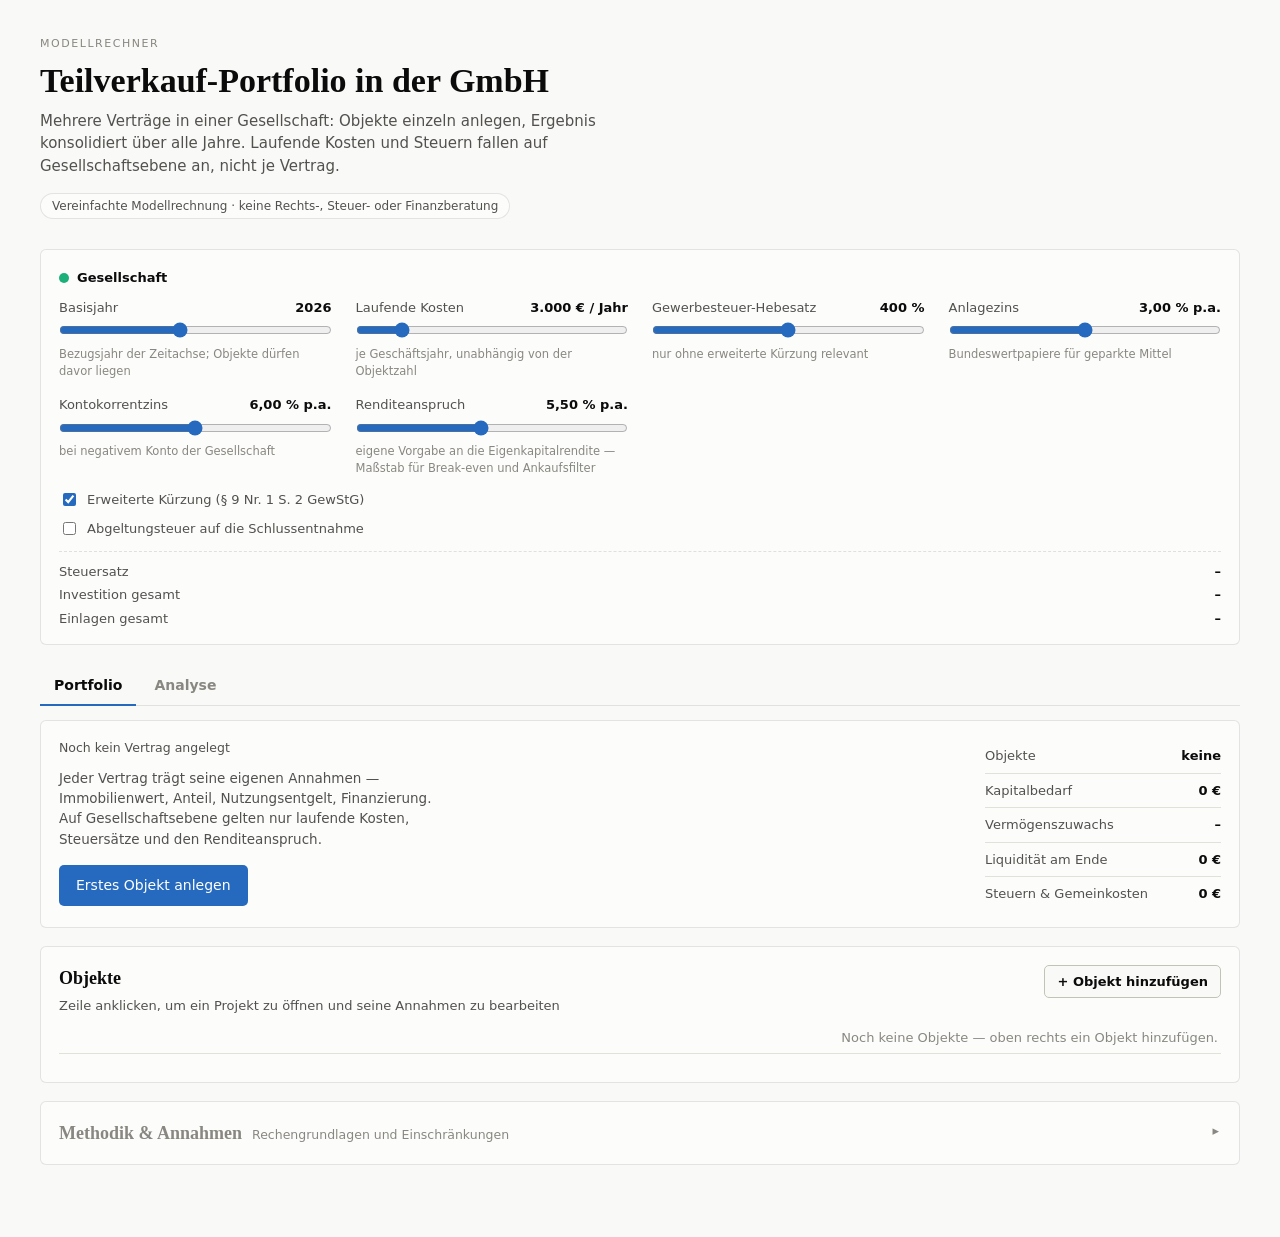
==== commit 72c03a2e: "Annahmen ueber die Auswertungen Die Regler standen in einer Seitenspalte; sie stehen jetzt als Block" ====
--- a/index.html
+++ b/index.html
@@ -89,17 +89,16 @@
     padding: 3px 11px; margin-top: 10px; background: var(--surface);
   }
 
-  .layout { display: grid; grid-template-columns: 320px 1fr; gap: 26px; align-items: start; margin-top: 30px; }
-  @media (max-width: 980px) {
-    .layout { grid-template-columns: 1fr; }
-    /* Auf schmalen Bildschirmen zuerst das Ergebnis, dann die Regler — sonst
-       scrollt man über einen ganzen Bildschirm Einstellungen, bevor eine Zahl kommt. */
-    .layout main { order: 1; }
-    .layout aside { order: 2; }
-  }
-
-  aside { display: flex; flex-direction: column; gap: 14px; }
+  /* Die Annahmen stehen über den Auswertungen: erst einstellen, dann ablesen.
+     Damit sie dabei nicht in die Länge wachsen, setzen sich die Regler einer
+     Gruppe in so viele Spalten, wie die Breite hergibt. */
+  .layout { display: block; margin-top: 30px; }
+
+  aside { display: flex; flex-direction: column; gap: 14px; margin-bottom: 22px; }
+  /* Gruppen untereinander, ihre Regler quer verteilt: Das baut flacher als
+     nebeneinanderstehende Gruppen mit je zwei Spalten — nachgemessen. */
   #panelObjekt, #panelGes { display: flex; flex-direction: column; gap: 14px; }
+  .grp-body { display: grid; grid-template-columns: repeat(auto-fit, minmax(248px, 1fr)); gap: 2px 24px; align-items: start; }
   #panelObjekt[hidden] { display: none; }
   .panel-kopf {
     font-size: 11px; letter-spacing: 0.12em; text-transform: uppercase;
@@ -120,7 +119,6 @@
   .seg button[aria-pressed="true"] {
     color: var(--ink); border-color: var(--accent); background: var(--s1-wash); font-weight: 600;
   }
-  @media (min-width: 981px) { aside { position: sticky; top: 16px; max-height: calc(100vh - 32px); overflow-y: auto; padding-right: 2px; } }
 
   .card {
     background: var(--surface); border: 1px solid var(--border);
@@ -140,7 +138,7 @@
 
   .ctl { margin-bottom: 13px; }
   .ctl:last-child { margin-bottom: 2px; }
-  .ctl-head { display: flex; justify-content: space-between; align-items: baseline; gap: 10px; margin-bottom: 3px; }
+  .ctl-head { display: flex; justify-content: space-between; align-items: baseline; gap: 10px; margin-bottom: 3px;  flex-wrap: wrap; gap: 2px 10px; }
   .ctl-head label { font-size: 13px; color: var(--ink-2); }
   .ctl-val { font-size: 13px; font-weight: 600; font-variant-numeric: tabular-nums; white-space: nowrap; }
   .ctl-note { font-size: 11.5px; color: var(--ink-3); margin-top: 1px; }
@@ -425,9 +423,13 @@
     gap: 10px; flex-wrap: wrap;
   }
   details.ausklapp > summary::-webkit-details-marker { display: none; }
+  /* Der Pfeil sitzt fest oben rechts — als Flex-Element rutschte er bei
+     umbrechendem Titel in die zweite Zeile. */
+  details.ausklapp > summary { position: relative; padding-right: 22px; }
   details.ausklapp > summary::after {
-    content: "▸"; margin-left: auto; color: var(--ink-3); font-size: 13px;
-    transition: transform .15s ease;
+    content: "▸"; position: absolute; right: 2px; top: 1px;
+    color: var(--ink-3); font-size: 13px; transition: transform .15s ease;
+    transform-origin: 50% 55%;
   }
   details.ausklapp[open] > summary::after { transform: rotate(90deg); }
   details.ausklapp > summary h2 { margin: 0; }
@@ -1457,7 +1459,7 @@
   // ---------- Regler- und Spaltendefinitionen ----------
   // Gesellschaftsebene — gilt für alle Objekte
   var GES_GROUPS = [
-    { title: "Gesellschaft", dot: "s3", items: [
+    { title: "Gesellschaft", dot: "s3", zuImDetail: true, hinweis: "gilt für alle Objekte", items: [
       { id: "basisjahr", label: "Basisjahr", min: 2015, max: 2040, step: 1, fmt: function (v) { return String(v); }, note: "Bezugsjahr der Zeitachse; Objekte dürfen davor liegen" },
       { id: "opex", label: "Laufende Kosten", min: 0, max: 20000, step: 250, fmt: function (v) { return fEur(v) + " / Jahr"; }, note: "je Geschäftsjahr, unabhängig von der Objektzahl" },
       { id: "hebesatz", label: "Gewerbesteuer-Hebesatz", min: 200, max: 600, step: 10, fmt: function (v) { return fPct(v, 0); }, note: "nur ohne erweiterte Kürzung relevant" },
@@ -1571,19 +1573,30 @@
     gruppen.forEach(function (g) {
       // Gruppen mit zu: true starten zugeklappt — Größen, die man einmal einstellt
       // und danach nicht mehr anfasst, sollen die Liste nicht dominieren.
-      var card = document.createElement(g.zu ? "details" : "div");
-      card.className = "card" + (g.zu ? " ausklapp grp-zu" : "");
-      var kopf = document.createElement(g.zu ? "summary" : "div");
+      // zuImDetail gilt nur, solange ein Objekt geöffnet ist.
+      // Auf schmalen Bildschirmen sind alle Gruppen zugeklappt: Die Annahmen stehen
+      // dort ebenfalls oben, würden aufgeklappt aber drei Bildschirme füllen, bevor
+      // die erste Zahl kommt.
+      var schmal = window.matchMedia && window.matchMedia("(max-width: 760px)").matches;
+      var faltbar = g.zu || schmal || (g.zuImDetail && detailIdx !== null);
+      var card = document.createElement(faltbar ? "details" : "div");
+      card.className = "card" + (faltbar ? " ausklapp grp-zu" : "");
+      var kopf = document.createElement(faltbar ? "summary" : "div");
       kopf.className = "grp-title";
       if (g.dot) { var d = document.createElement("span"); d.className = "dot " + g.dot; kopf.appendChild(d); }
       kopf.appendChild(document.createTextNode(g.title));
-      if (g.zu && g.hinweis) {
+      if (faltbar && g.hinweis) {
         var hn = document.createElement("span");
         hn.className = "ausklapp-hinweis";
         hn.textContent = g.hinweis;
         kopf.appendChild(hn);
       }
       card.appendChild(kopf);
+      // Eigener Rumpf: Über dem Inhalt stehend brauchen die Regler mehrere Spalten,
+      // sonst schiebt eine Gruppe mit acht Größen die Auswertung nach unten.
+      var rumpf = document.createElement("div");
+      rumpf.className = "grp-body";
+      card.appendChild(rumpf);
 
       g.items.forEach(function (it) {
         if (praefix === "g") fmtOf[it.id] = it.fmt;
@@ -1601,7 +1614,7 @@
           lb.appendChild(document.createTextNode(it.label));
           ctl.appendChild(lb);
           if (it.note) { var n0 = document.createElement("div"); n0.className = "ctl-note"; n0.style.marginLeft = "22px"; n0.textContent = it.note; ctl.appendChild(n0); }
-          card.appendChild(ctl);
+          rumpf.appendChild(ctl);
           return;
         }
 
@@ -1656,7 +1669,7 @@
           ctl.appendChild(inp);
         }
         if (it.note) { var n = document.createElement("div"); n.className = "ctl-note"; n.textContent = it.note; ctl.appendChild(n); }
-        card.appendChild(ctl);
+        rumpf.appendChild(ctl);
       });
 
       if (g.tax) {
@@ -2938,6 +2951,16 @@
       if (e) e.hidden = !OBJ.length;
     });
 
+    // Das Gesellschaftspanel wechselt zwischen offen und zugeklappt, je nachdem ob
+    // ein Objekt geöffnet ist. Neu gebaut wird es nur bei diesem Wechsel — sonst
+    // verlöre ein Regler bei jeder Bewegung den Fokus.
+    var gesZustand = detailIdx !== null ? "detail" : "portfolio";
+    var pG = document.getElementById("panelGes");
+    if (pG.dataset.zustand !== gesZustand) {
+      pG.dataset.zustand = gesZustand;
+      baueGruppen(pG, GES_GROUPS, G, "g", gesGeaendert);
+    }
+
     // Die Einleitung erklärt den Aufbau des Modells und gehört auf die Einstiegsseite.
     // Auf Objekt- und Analyseseite kostet sie nur Platz über dem eigentlichen Inhalt.
     var lede = document.getElementById("lede");
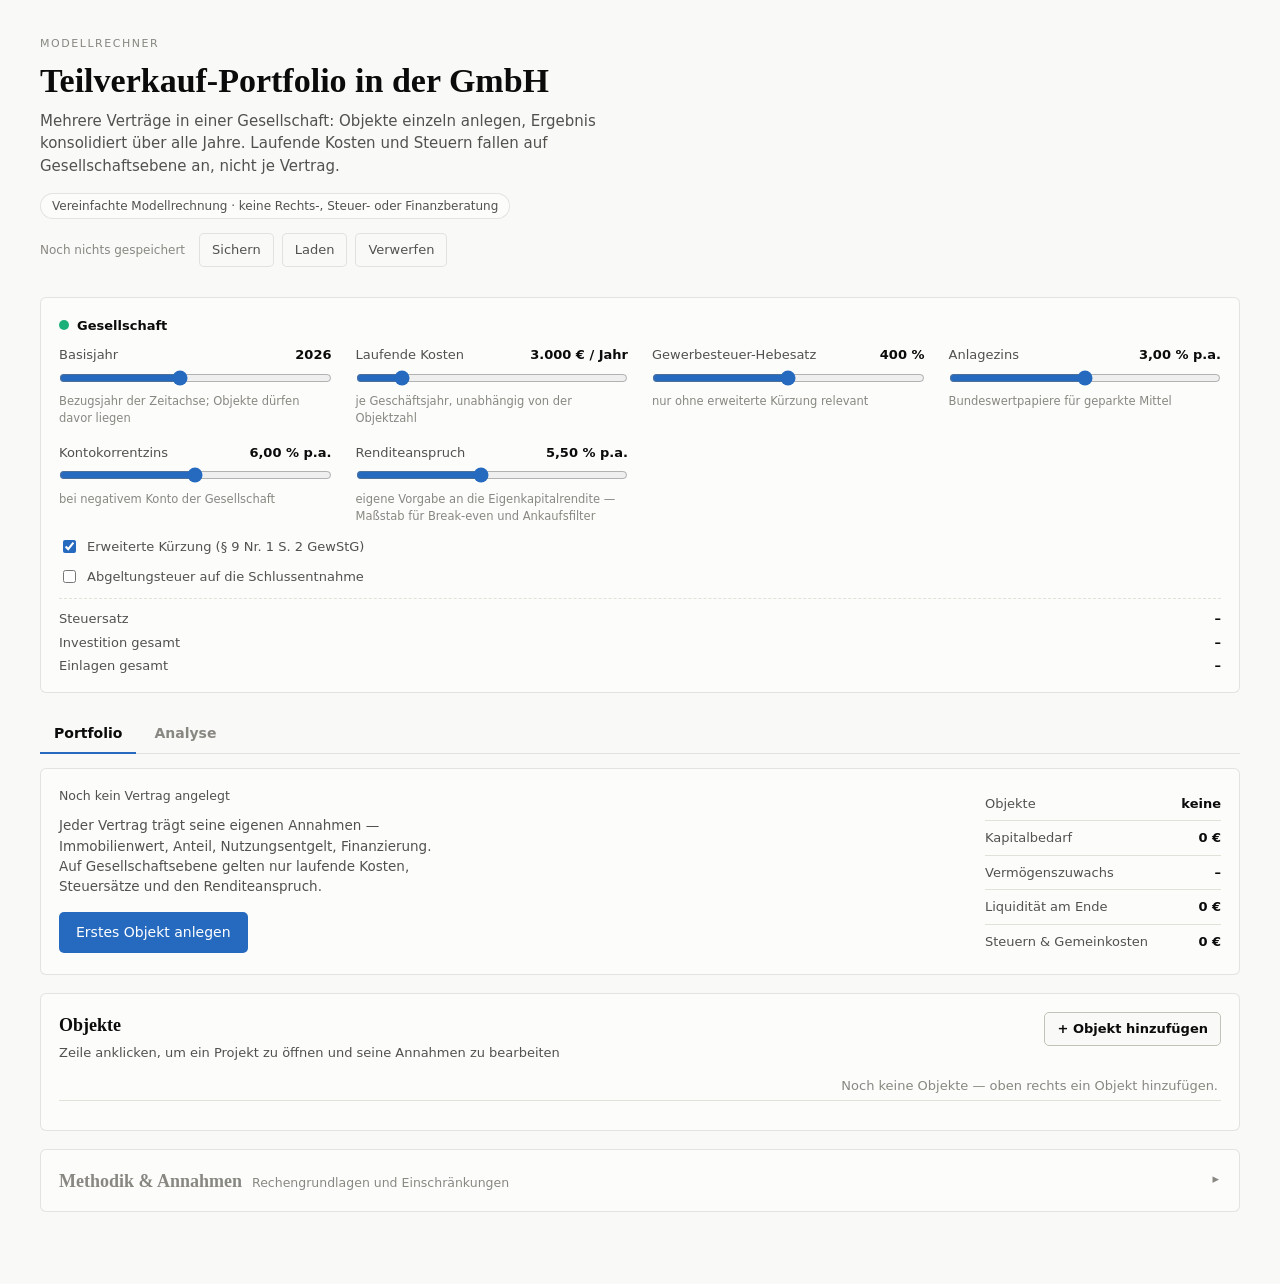
==== commit b61bcdbb: "Eingaben absichern und Stand im Browser sichern Freitext landete bisher ungeprüft als HTML auf der S" ====
--- a/index.html
+++ b/index.html
@@ -469,6 +469,12 @@
   svg.spark { display: inline-block; vertical-align: middle; width: 58px; height: 16px;
     margin-left: 10px; overflow: visible; }
   @media (max-width: 700px) { svg.spark { display: none; } }
+
+  /* Speicherzeile: Die Aussage, wo die Daten liegen, gehört neben die Knöpfe —
+     nicht in einen Hilfetext, den niemand öffnet. */
+  .stand { display: flex; align-items: center; gap: 14px; flex-wrap: wrap; margin-top: 14px; }
+  .stand-info { font-size: 12px; color: var(--ink-3); }
+  .stand-akt { display: flex; gap: 8px; flex-wrap: wrap; }
 </style>
 </head>
 <body>
@@ -478,6 +484,16 @@
     <h1>Teilverkauf-Portfolio in der GmbH</h1>
     <p class="lede" id="lede">Mehrere Verträge in einer Gesellschaft: Objekte einzeln anlegen, Ergebnis konsolidiert über alle Jahre. Laufende Kosten und Steuern fallen auf Gesellschaftsebene an, nicht je Vertrag.</p>
     <span class="chip">Vereinfachte Modellrechnung · keine Rechts-, Steuer- oder Finanzberatung</span>
+
+    <div class="stand">
+      <span class="stand-info" id="standInfo">Noch nichts gespeichert</span>
+      <span class="stand-akt">
+        <button type="button" class="act" id="expBtn" title="Alle Annahmen als Datei sichern">Sichern</button>
+        <button type="button" class="act" id="impBtn" title="Gesicherten Stand laden">Laden</button>
+        <button type="button" class="act" id="delBtn" title="Alle Eingaben verwerfen">Verwerfen</button>
+        <input type="file" id="impDatei" accept="application/json,.json" hidden>
+      </span>
+    </div>
   </header>
 
   <div class="layout">
@@ -641,6 +657,15 @@
     return fPct(v, 0) + (d === 0 ? " (±0)" : " (" + (d > 0 ? "+" : "−") + Math.abs(d) + ")");
   }
 
+  // Alles, was aus einer Eingabe stammt und in Markup landet, muss hier durch.
+  // Ohne das interpretiert die Seite eingegebene Tags — harmlos, solange nichts
+  // gespeichert oder geteilt wird, und ein Sicherheitsproblem, sobald doch.
+  function esc(s) {
+    return String(s === null || s === undefined ? "" : s)
+      .replace(/&/g, "&amp;").replace(/</g, "&lt;").replace(/>/g, "&gt;")
+      .replace(/"/g, "&quot;").replace(/'/g, "&#39;");
+  }
+
   function csvNum(v) { return (Math.round(v * 100) / 100).toFixed(2).replace(".", ","); }
 
   // Jahresangaben: ganze Zahlen ohne Nachkomma, gemittelte mit einer Stelle
@@ -669,7 +694,10 @@
       for (var i = 0; i < cfs.length; i++) a += cfs[i] / Math.pow(1 + r, i);
       return a;
     }
-    var lo = -0.95, hi = 10;
+    // Der Suchbereich muss auch extreme, aber gültige Renditen einschließen —
+    // sonst zeigt die Anzeige einen Strich, obwohl ein Zinsfuß existiert.
+    var lo = -0.999, hi = 10;
+    while (hi < 1e7 && npv(lo) * npv(hi) > 0) hi *= 10;
     if (npv(lo) * npv(hi) > 0) return null;
     for (var i = 0; i < 90 && hi - lo > 1e-11; i++) {
       var mid = (lo + hi) / 2;
@@ -804,11 +832,15 @@
     return 1 - Math.exp(-H);
   }
 
-  // Gesellschaftsebene: gilt für die GmbH als Ganzes
-  var G = {
+  // Gesellschaftsebene: gilt für die GmbH als Ganzes.
+  // GES_DEF bleibt der unveränderte Ausgangsstand, G ist die Arbeitskopie,
+  // in die die Regler schreiben — nur so lässt sich „Verwerfen" zurücksetzen.
+  var GES_DEF = {
     basisjahr: 2026, opex: 3000, hebesatz: 400, erwKuerzung: true, ausschuetten: false,
     anlage: 3.0, kkZins: 6.0, mindestRendite: 5.5
   };
+  var G = {};
+  Object.keys(GES_DEF).forEach(function (k) { G[k] = GES_DEF[k]; });
 
   // Objektebene: jedes Objekt trägt seine Annahmen selbst.
   // Neue Objekte starten mit diesen festen Standardwerten.
@@ -951,6 +983,10 @@
 
   Objekt.prototype.darlehensJahre = function (hold) {
     var h = hold === undefined ? this.a.hold : hold;
+    // Ohne Darlehen gibt es nichts abzulösen: Die Zinsbindung darf den Rückfluss
+    // dann nicht verzögern, sonst rechnet schon der Vergleich mit und ohne
+    // Finanzierung gegen sich selbst.
+    if (!(this.a.ltv > 0)) return h;
     return this.a.weiterfuehren ? Math.max(h, this.a.zinsbindung) : h;
   };
 
@@ -980,7 +1016,7 @@
       nachlauf += w[k] * (ende - k);
       if (ende > k) pNachlauf += w[k];
     }
-    return { kredit: o.zinsbindung, verkauf: verkauf, bindung: bindung,
+    return { kredit: o.ltv > 0 ? o.zinsbindung : null, verkauf: verkauf, bindung: bindung,
       nachlauf: nachlauf, pNachlauf: pNachlauf * 100,
       auto: !!o.holdAuto, median: GW.median, eH: GW.eH, gesetzt: o.hold };
   };
@@ -1054,41 +1090,61 @@
   // ctx: { opexShare, taxRate, anlage, kkZins } — alles, was von außen kommt.
   Objekt.prototype.rechenwerk = function (ctx, hold) {
     var v = this.verlauf(hold);
-    var vortrag = v.akquise, cash = 0, cumProfit = -v.akquise;
+    var vortrag = 0, cash = 0, cumProfit = 0, cumEinlage = 0;
     var taxSum = 0, neSum = 0, opexSum = 0, dsSum = 0;
 
-    // Erwerbsjahr: Anschaffung, Darlehen und Einlage. Der Akquiseaufwand fällt hier
-    // an und erzeugt einen Verlust, der vorgetragen wird.
-    var rows = [zeile({
-      y: v.o.start, akquise: v.akquise, invest: v.invest0, loanNew: v.loan0,
-      einlage: v.equity0, buchwert: v.invest0, cash: 0, ek: v.equity0 - v.akquise,
-      rest: v.loan0, erwerb: true
-    }, 0, ctx.taxRate)];
-
-    v.years.forEach(function (r) {
-      var isExit = r.y === v.exitY, isAbloese = r.y === v.ablöseY;
-      neSum += r.ne; opexSum += ctx.opexShare; dsSum += r.pay;
+    // Die Gemeinkosten der GmbH laufen, solange die Gesellschaft besteht — nicht
+    // nur, solange dieses eine Objekt gehalten wird. Das Fenster kommt deshalb vom
+    // Portfolio; ohne Angabe fällt es auf die eigene Laufzeit zurück.
+    var von = Math.min(ctx.opexVon === undefined ? v.o.start : ctx.opexVon, v.o.start);
+    var bis = Math.max(ctx.opexBis === undefined ? v.ablöseY : ctx.opexBis, v.ablöseY);
+
+    // Jahre des Objekts nach Kalenderjahr greifbar machen
+    var jahr = {};
+    v.years.forEach(function (r) { jahr[r.y] = r; });
+
+    var rows = [];
+    for (var y = von; y <= bis; y++) {
+      var erwerb = y === v.o.start;
+      var r = jahr[y];
       var roh = {
-        y: r.y, ne: r.ne, afa: r.afa, zins: r.zins, opex: ctx.opexShare,
+        y: y,
+        opex: ctx.opexShare,
         anlageErtrag: Math.max(0, cash) * ctx.anlage / 100,
-        kkZins: Math.max(0, -cash) * ctx.kkZins / 100,
-        vGewinn: isExit ? v.gewinn : 0,
-        proceeds: isExit ? v.proceeds : 0,
-        payoff: isAbloese ? v.restAtExit : 0,
-        tilg: r.tilg, pay: r.pay,
-        buchwert: r.y >= v.exitY ? 0 : r.buchwert,
-        rest: r.y >= v.ablöseY ? 0 : r.rest,
-        exit: isExit, abloese: isAbloese
+        kkZins: Math.max(0, -cash) * ctx.kkZins / 100
       };
+      if (erwerb) {
+        // Anschaffung, Darlehensaufnahme, Einlage und der Akquiseaufwand
+        roh.akquise = v.akquise; roh.invest = v.invest0; roh.loanNew = v.loan0;
+        roh.einlage = v.equity0; roh.erwerb = true;
+      }
+      if (r) {
+        var isExit = r.y === v.exitY, isAbloese = r.y === v.ablöseY;
+        neSum += r.ne; dsSum += r.pay;
+        roh.ne = r.ne; roh.afa = r.afa; roh.zins = r.zins;
+        roh.vGewinn = isExit ? v.gewinn : 0;
+        roh.proceeds = isExit ? v.proceeds : 0;
+        roh.payoff = isAbloese ? v.restAtExit : 0;
+        roh.tilg = r.tilg; roh.pay = r.pay;
+        roh.exit = isExit; roh.abloese = isAbloese;
+      }
+      opexSum += ctx.opexShare;
+
       var z = zeile(roh, vortrag, ctx.taxRate);
       vortrag = z._vortrag;
       taxSum += z.tax;
       cumProfit += z.jue;
+      cumEinlage += z.einlage;
       cash += z.cashChange;
       z.cash = cash;
-      z.ek = v.equity0 + cumProfit;
+      // Vor dem Erwerb ist noch nichts eingelegt: Das Eigenkapital wächst erst mit
+      // der Einlage, sonst stimmt die Bilanz in den Vorlaufjahren nicht.
+      z.ek = cumEinlage + cumProfit;
+      // Bestände: Buchwert nur solange gehalten, Restschuld bis zur Ablösung
+      z.buchwert = erwerb ? v.invest0 : (r && y < v.exitY ? r.buchwert : 0);
+      z.rest = erwerb ? v.loan0 : (r && y < v.ablöseY ? r.rest : 0);
       rows.push(z);
-    });
+    }
 
     return {
       v: v, rows: rows, cashFinal: cash, taxSum: taxSum, neSum: neSum,
@@ -1146,6 +1202,9 @@
     // Der Kontext, den ein Objekt braucht, um sich allein zu rechnen
     this.ctx = { opexShare: this.opexShare, taxRate: this.taxRate,
                  anlage: ges.anlage, kkZins: ges.kkZins };
+    // Das Gemeinkostenfenster ergibt sich erst aus den Verläufen; es wird in
+    // rechnen() nachgetragen und gilt dann für jede Objektrechnung.
+    this._fenster = null;
     this._cache = {};
   }
 
@@ -1170,6 +1229,8 @@
       T = Math.max.apply(null, vs.map(function (v) { return v.ablöseY; }));
       start0 = Math.min.apply(null, vs.map(function (v) { return v.o.start; }));
     }
+    this.ctx.opexVon = start0;
+    this.ctx.opexBis = T;
 
     // Die Zeitachse beginnt beim frühesten Erwerb, nicht beim Basisjahr — Objekte
     // dürfen davor liegen, dann ist ihr Erwerb Bestand und start0 wird negativ.
@@ -1259,9 +1320,13 @@
 
   // Kapitalwertkurve über alle Haltedauern — ohne Zinsfuß, deshalb schnell genug
   // für Bisektionen. Grundlage sowohl der Analyse als auch des Ankaufsfilters.
-  Kennzahlen.prototype.kurve = function (ob) {
+  Kennzahlen.prototype.kurve = function (ob, nurGewichtete) {
     var o = ob || this.ob, ctx = this.ctx, k = [];
+    // Ohne Sterbetafel-Kopplung trägt genau eine Haltedauer Gewicht. Die übrigen
+    // 39 Punkte gehen mit null in jede Summe ein — sie zu rechnen kostet nur Zeit.
+    var w = nurGewichtete ? o.renditeGewichte() : null;
     for (var h = 1; h <= HMAX; h++) {
+      if (w && !w[h]) { k.push(null); continue; }
       var s = o.ekStrom(ctx, h);
       k.push({ h: h, ende: s.ende, endwert: s.cashFinal, equity0: s.equity0, flows: s.flows });
     }
@@ -1273,20 +1338,23 @@
   // die Zielgröße braucht daher keine unterstellte Haltedauer.
   function gewKapitalwert(kurve, w, disk) {
     var a = 0;
-    for (var k = 1; k <= HMAX; k++) a += w[k] * kapitalwert(kurve[k - 1].flows, disk);
+    for (var k = 1; k <= HMAX; k++) {
+      if (!w[k] || !kurve[k - 1]) continue;
+      a += w[k] * kapitalwert(kurve[k - 1].flows, disk);
+    }
     return a;
   }
 
   Kennzahlen.prototype.kw = function (disk, ob) {
     var o = ob || this.ob;
-    return gewKapitalwert(this.kurve(o), o.renditeGewichte(), disk);
+    return gewKapitalwert(this.kurve(o, true), o.renditeGewichte(), disk);
   };
 
   // Der Zinsfuß, bei dem der gewichtete Kapitalwert null wird: die Rendite, die
   // dieser Vertrag tatsächlich abwirft. Alle Renditeangaben leiten sich hieraus ab.
   Kennzahlen.prototype.rendite = function (ob) {
     var self = this, o = ob || this.ob;
-    var kurve = this.kurve(o), w = o.renditeGewichte();
+    var kurve = this.kurve(o, true), w = o.renditeGewichte();
     function bei(r) { return gewKapitalwert(kurve, w, r / 100); }
     var jetzt = bei(G.mindestRendite);
     var lo = -60, hi = 40;
@@ -1303,11 +1371,10 @@
       reicht: G.mindestRendite <= wrt + 0.02 };
   };
 
-  // Dasselbe Projekt ohne Fremdkapital. Ohne Darlehen gibt es auch keine Zinsbindung —
-  // sonst läge der Erlös nach dem Verkauf ohne Grund in der Geldanlage und der
-  // Vergleich fiele zugunsten der Finanzierung aus.
+  // Dasselbe Projekt ohne Fremdkapital. Die Zinsbindung entfällt dabei von selbst,
+  // weil ohne Darlehen nichts abzulösen ist — siehe Objekt.darlehensJahre.
   Kennzahlen.prototype.ohneHebel = function () {
-    return this.rendite(this.ob.mit({ ltv: 0, weiterfuehren: false }));
+    return this.rendite(this.ob.mit({ ltv: 0 }));
   };
 
   // Umkehrrechnung: Welcher Wert einer Stellschraube bringt — bei sonst unveränderten
@@ -1369,8 +1436,18 @@
     // Verkaufspreis, deshalb wird er als Wachstumsrate eingesetzt und danach
     // wieder in einen Faktor zurückgerechnet — inklusive Instandhaltungsverfall,
     // denn der mindert denselben Preis.
+    // Bei gewichteter Rechnung wird über die Verkaufszeitpunkte gemittelt, nicht
+    // über die mittlere Laufzeit hochgerechnet: Wachstum ist exponentiell, deshalb
+    // ist der Faktor zur Durchschnittsdauer nicht der durchschnittliche Faktor.
+    var w = this.ob.renditeGewichte();
     function faktorVon(g) {
-      return Math.pow(1 + g / 100, t) * Math.pow(1 - o.verfall / 100, t);
+      var a = 1 + g / 100, b = 1 - o.verfall / 100, sum = 0, mass = 0;
+      for (var k = 1; k <= HMAX; k++) {
+        if (!w[k]) continue;
+        sum += w[k] * Math.pow(a, k) * Math.pow(b, k);
+        mass += w[k];
+      }
+      return mass > 0 ? sum / mass : Math.pow(a, t) * Math.pow(b, t);
     }
     function kwBei(g) { return self.kw(disk, self.ob.mit({ growth: g })); }
 
@@ -1485,7 +1562,7 @@
     { title: "Vertrag", dot: "s1", items: [
       { id: "ne", label: "Nutzungsentgelt", min: 1, max: 9, step: 0.05, fmt: function (v) { return fPct(v, 2) + " p.a."; }, note: "auf den Auszahlungsbetrag, fest" },
       { id: "esc", label: "Jährliche Anpassung", min: 0, max: 4, step: 0.25, fmt: function (v) { return v === 0 ? "keine" : fPct(v, 2) + " p.a."; }, note: "0 % = feste Rate bis zum Verkauf" },
-      { id: "start", label: "Erwerbsjahr", min: -25, max: 20, step: 1, fmt: function (v) {
+      { id: "start", label: "Erwerbsjahr", min: -40, max: 40, step: 1, fmt: function (v) {
         return fJahr(v) + (v === 0 ? " (Basisjahr)" : (v < 0 ? " (Bestand, vor " + -v + (v === -1 ? " Jahr)" : " Jahren)") : " (in " + v + (v === 1 ? " Jahr)" : " Jahren)")));
       } },
       { id: "holdAuto", label: "Haltedauer aus Sterbetafel", bool: true, note: "rechnet über die Exit-Verteilung statt über eine feste Annahme" },
@@ -1513,6 +1590,17 @@
 
 
   // Umkehrrechnung: Welcher Wert bringt ceteris paribus den Renditeanspruch?
+  // Die Suchgrenzen einer Stellschraube sind die ihres Reglers: Ein Vorschlag, den
+  // man anschließend nicht einstellen kann, ist wertlos — „setzen" würde still auf
+  // den Reglerrand klemmen und das Ziel bliebe verfehlt.
+  function reglerGrenzen(id) {
+    var g = null;
+    OBJ_GROUPS.forEach(function (gr) {
+      gr.items.forEach(function (it) { if (it.id === id && it.min !== undefined) g = { min: it.min, max: it.max }; });
+    });
+    return g;
+  }
+
   var STELLSCHRAUBEN = [
     { k: "ne", label: "Nutzungsentgelt", min: 0.5, max: 15, fmt: function (v) { return fPct(v, 2) + " p.a."; }, richtung: "mehr" },
     { k: "min", label: "Mindesterlös", min: 0, max: 250, fmt: fAufschlag,
@@ -1526,6 +1614,13 @@
     { k: "vkKosten", label: "Verkaufskosten", min: 0, max: 12, fmt: function (v) { return fPct(v, 2); }, richtung: "weniger" }
   ];
 
+  // Grenzen aus den Reglern übernehmen, damit Vorschlag und Einstellbarkeit
+  // nicht auseinanderfallen.
+  STELLSCHRAUBEN.forEach(function (sch) {
+    var g = reglerGrenzen(sch.k);
+    if (g) { sch.min = g.min; sch.max = g.max; }
+  });
+
   // ══════════ 08-zustand.js ══════════
   // ---------- Anwendungszustand ----------
   // Die Objektliste ist Zustand, keine Stammdaten — sie steht deshalb hinter der
@@ -1547,6 +1642,101 @@
   }
 
   function kennzahlenFuer(ob) { return new Kennzahlen(ob, PF || portfolioJetzt()); }
+
+  // ══════════ 08b-speicher.js ══════════
+  // ---------- Speichern ----------
+  // Ein Finanzrechner, der beim Neuladen alles vergisst, ist nicht benutzbar.
+  // Gespeichert wird ausschließlich im Browser dieses Geräts — es gibt keinen
+  // Server, an den etwas ginge.
+
+  var SPEICHER = "teilverkauf.stand.v1";
+
+  function standLesen() {
+    try {
+      var roh = window.localStorage.getItem(SPEICHER);
+      if (!roh) return null;
+      var d = JSON.parse(roh);
+      if (!d || !Array.isArray(d.objekte)) return null;
+      return d;
+    } catch (e) { return null; }   // beschädigter oder gesperrter Speicher
+  }
+
+  // Nur bekannte Felder übernehmen und auf ihre Reglergrenzen begrenzen: Ein
+  // veralteter oder von Hand veränderter Stand darf die Rechnung nicht kippen.
+  function objektAusStand(roh) {
+    var o = {};
+    Object.keys(OBJ_DEF).forEach(function (k) {
+      var v = roh && roh[k];
+      var vor = OBJ_DEF[k];
+      if (typeof vor === "number") {
+        v = typeof v === "number" && isFinite(v) ? v : vor;
+        var g = reglerGrenzen(k);
+        if (g) v = Math.max(g.min, Math.min(g.max, v));
+      } else if (typeof vor === "boolean") {
+        v = typeof v === "boolean" ? v : vor;
+      } else {
+        v = typeof v === "string" ? v.slice(0, 80) : vor;
+      }
+      o[k] = v;
+    });
+    return new Objekt(o);
+  }
+
+  function standAnwenden(d) {
+    if (!d) return false;
+    if (d.gesellschaft) {
+      Object.keys(G).forEach(function (k) {
+        var v = d.gesellschaft[k];
+        if (typeof G[k] === "number" && typeof v === "number" && isFinite(v)) G[k] = v;
+        else if (typeof G[k] === "boolean" && typeof v === "boolean") G[k] = v;
+      });
+    }
+    OBJ.length = 0;
+    d.objekte.slice(0, 50).forEach(function (r) { OBJ.push(objektAusStand(r)); });
+    return true;
+  }
+
+  // Ein leerer Ausgangszustand ist nichts, was sich zu merken lohnt — sonst meldet
+  // die Kopfzeile „gespeichert", obwohl nach dem Verwerfen nichts mehr da ist.
+  function nichtsZuMerken() {
+    if (OBJ.length) return false;
+    return Object.keys(GES_DEF).every(function (k) { return G[k] === GES_DEF[k]; });
+  }
+
+  function standSchreiben() {
+    if (nichtsZuMerken()) { standLoeschen(); return true; }
+    try {
+      window.localStorage.setItem(SPEICHER, JSON.stringify({
+        version: 1,
+        gespeichert: new Date().toISOString(),
+        gesellschaft: G,
+        objekte: OBJ.map(function (ob) { return ob.a; })
+      }));
+      return true;
+    } catch (e) { return false; }   // privater Modus oder Speicher voll
+  }
+
+  function standLoeschen() {
+    try { window.localStorage.removeItem(SPEICHER); } catch (e) { /* egal */ }
+  }
+
+  // ---------- Austausch ----------
+  function standAlsText() {
+    return JSON.stringify({
+      version: 1,
+      gespeichert: new Date().toISOString(),
+      gesellschaft: G,
+      objekte: OBJ.map(function (ob) { return ob.a; })
+    }, null, 2);
+  }
+
+  function standAusText(text) {
+    var d;
+    try { d = JSON.parse(text); } catch (e) { return "Das ist kein gültiger Stand (JSON konnte nicht gelesen werden)."; }
+    if (!d || !Array.isArray(d.objekte)) return "In der Datei stehen keine Objekte.";
+    standAnwenden(d);
+    return null;
+  }
 
   // ══════════ 09-regler.js ══════════
   // ---------- Reglerpanels ----------
@@ -1560,7 +1750,9 @@
   function gesGeaendert() {
     if (G.basisjahr !== basisAlt) {
       var d = G.basisjahr - basisAlt;
-      OBJ.forEach(function (ob) { ob.a.start = Math.max(-25, Math.min(20, ob.a.start - d)); });
+      // Die Grenzen decken jede Kombination aus Basisjahr und Erwerbsjahr ab; ein
+      // Klemmen würde hier ein echtes historisches Erwerbsjahr verschieben.
+      OBJ.forEach(function (ob) { ob.a.start = Math.max(-40, Math.min(40, ob.a.start - d)); });
       var pO = document.getElementById("panelObjekt");
       if (pO) pO.dataset.idx = "";
     }
@@ -1703,7 +1895,7 @@
   // ══════════ 10-objtabelle.js ══════════
   // ---------- Objekttabelle: reine Übersicht ----------
   var SPALTEN = [
-    { h: "Objekt", sub: "Bezeichnung", col: "w-name", links: true, get: function (o, x, i) { return o.name || "Objekt " + (i + 1); } },
+    { h: "Objekt", sub: "Bezeichnung", col: "w-name", links: true, get: function (o, x, i) { return esc(o.name || "Objekt " + (i + 1)); } },
     { h: "Wert", sub: "bei Erwerb", col: "w-num", get: function (o) { return fEur(o.v0); } },
     { h: "Anteil", sub: "%", col: "w-narrow", get: function (o) { return fPct(o.share, 0); } },
     { h: "Entgelt", sub: "% p.a.", col: "w-mid", get: function (o) { return fPct(o.ne, 2); } },
@@ -2134,8 +2326,8 @@
     P.verlaeufe.forEach(function (x, i) {
       var anteil = summe !== 0 ? x.beitrag / summe * 100 : 0;
       h += '<div class="contrib-row" data-open="' + i + '" role="button" tabindex="0">' +
-        '<div class="contrib-name" title="' + (x.o.name || "").replace(/"/g, "&quot;") + '">' +
-          (x.o.name || "Objekt " + (i + 1)) + "</div>" +
+        '<div class="contrib-name" title="' + esc(x.o.name || "") + '">' +
+          esc(x.o.name || "Objekt " + (i + 1)) + "</div>" +
         '<div class="cb"><div class="' + (x.beitrag < 0 ? "neg" : "") + '" style="width:' +
           (Math.abs(x.beitrag) / max * 100).toFixed(1) + '%"></div></div>' +
         '<div style="text-align:right"><div class="contrib-val">' + fEur(x.beitrag) + "</div>" +
@@ -2203,7 +2395,7 @@
     var h = "";
     h += '<div class="card">';
     h += '<button type="button" class="crumb" id="backBtn">‹ Zurück zum Portfolio</button>';
-    h += "<h2>" + (o.name || "Objekt " + (detailIdx + 1)) + "</h2>";
+    h += "<h2>" + esc(o.name || "Objekt " + (detailIdx + 1)) + "</h2>";
     h += '<p class="sub">Erwerb ' + fJahr(o.start) + ", Verkauf " + fJahr(x.exitY) +
       " · " + fPct(o.share, 0) + " Anteil an " + fEur(o.v0) + " · Nutzungsentgelt " + fPct(o.ne, 2) + " p.a.</p>";
 
@@ -2618,8 +2810,9 @@
 
       // Über welche Zeit gerechnet wird — eine Rendite ohne Laufzeit sagt nichts aus
       h += '<div class="lz-box">';
-      h += '<div class="derived tight"><span>Vertragslaufzeit <em>= Kreditbindung</em></span><b>' +
-        fJahre(LZ.kredit) + "</b></div>";
+      h += '<div class="derived tight"><span>Vertragslaufzeit ' +
+        (LZ.kredit === null ? "<em>ohne Darlehen</em>" : "<em>= Kreditbindung</em>") + "</span><b>" +
+        (LZ.kredit === null ? "—" : fJahre(LZ.kredit)) + "</b></div>";
       h += '<div class="derived tight"><span>Verkauf des Anteils' +
         (LZ.auto ? ' <em>= Sterbetafel</em>' : ' <em>= feste Annahme</em>') + "</span><b>" +
         fJahre(LZ.verkauf) + "</b></div>";
@@ -2629,7 +2822,7 @@
           fJahre(LZ.nachlauf) + " in der Geldanlage zu " + fPct(G.anlage, 2) + ", während er " + fPct(o.zins, 2) +
           " Zinsen kostet — diese Zeit senkt die Rendite, ohne dass ein Nutzungsentgelt gegenübersteht." +
           (LZ.pNachlauf < 99.5 ? " Das betrifft " + fPct(LZ.pNachlauf, 0) + " der Fälle." : "") + "</div>";
-      } else if (LZ.verkauf > LZ.kredit + 0.05) {
+      } else if (LZ.kredit !== null && LZ.verkauf > LZ.kredit + 0.05) {
         h += '<div class="ctl-note" style="margin-top:8px">Der Vertrag läuft über die Kreditbindung hinaus. Für die Zeit danach ist keine Anschlusskondition unterstellt — der Sollzins gilt unverändert weiter.</div>';
       }
       h += "</div>";
@@ -2838,7 +3031,7 @@
     R.reihen.forEach(function (r, i) {
       var g2 = r.A.gewaehlt;
       h += '<tr class="zeile" data-open="' + i + '" style="cursor:pointer" title="Projekt öffnen"><td style="color:var(--accent);font-weight:600">' +
-        (r.o.name || "Objekt " + (i + 1)) + "</td>";
+        esc(r.o.name || "Objekt " + (i + 1)) + "</td>";
       var F = kennzahlenFuer(r.ob).mindestEntgelt();
       var noetig = F.status === "gefunden" ? fPct(F.ne, 2)
         : (F.status === "nicht bindend" ? "unter " + fPct(NE_MIN, 0) : "nicht erreichbar");
@@ -2849,7 +3042,7 @@
       var L2 = r.A.lz;
       h += "<td>" + fJahre(L2.verkauf).replace(" Jahre", "").replace(" Jahr", "") +
         (L2.auto ? " ◆" : "") + "</td>";
-      h += "<td>" + L2.kredit + "</td>";
+      h += "<td>" + (L2.kredit === null ? "—" : L2.kredit) + "</td>";
       h += '<td class="' + (L2.nachlauf > 0.05 ? "neg" : "") + '">' +
         fJahre(L2.bindung).replace(" Jahre", "").replace(" Jahr", "") + "</td>";
       h += "<td>" + fPct(r.o.ne, 2) + "</td>";
@@ -2882,6 +3075,23 @@
 
   // ══════════ 15-start.js ══════════
   // ---------- Neuzeichnen und Verdrahtung ----------
+  // Jede Änderung landet sofort im Browserspeicher — ohne Knopf, weil ein
+  // vergessener Klick denselben Schaden anrichtet wie kein Speichern.
+  var sicherungLaeuft = null;
+  function sichern() {
+    if (sicherungLaeuft) clearTimeout(sicherungLaeuft);
+    sicherungLaeuft = setTimeout(function () { standSchreiben(); zeigeStandZeit(); }, 400);
+  }
+
+  function zeigeStandZeit() {
+    var e = document.getElementById("standInfo");
+    if (!e) return;
+    var d = standLesen();
+    e.textContent = d && d.gespeichert
+      ? "Auf diesem Gerät gespeichert · " + new Date(d.gespeichert).toLocaleTimeString("de-DE", { hour: "2-digit", minute: "2-digit" })
+      : "Noch nichts gespeichert";
+  }
+
   function refresh() {
     Object.keys(fmtOf).forEach(function (id) {
       var el = document.getElementById("valg_" + id);
@@ -3008,6 +3218,8 @@
         buildStatements(P);
       }
     }
+
+    sichern();
   }
 
   // Bei reiner Namensänderung nicht das Panel neu bauen — sonst verliert das Feld den Fokus
@@ -3025,6 +3237,9 @@
 
   // ---------- Start ----------
   function start() {
+    // Vor dem ersten Zeichnen: Was zuletzt eingestellt war, steht wieder da.
+    standAnwenden(standLesen());
+
     document.querySelectorAll("#tabs .tab[data-view]").forEach(function (t) {
       t.addEventListener("click", function () {
         view = t.dataset.view;
@@ -3034,6 +3249,49 @@
       });
     });
 
+    // Sichern: Der Stand wird als Datei angeboten. Das Herunterladen ist der
+    // einzige Weg, ihn auf ein anderes Gerät zu bringen — es gibt keinen Server.
+    document.getElementById("expBtn").addEventListener("click", function () {
+      var blob = new Blob([standAlsText()], { type: "application/json" });
+      var a = document.createElement("a");
+      a.href = URL.createObjectURL(blob);
+      a.download = "teilverkauf-" + fJahr(0) + ".json";
+      document.body.appendChild(a); a.click();
+      setTimeout(function () { URL.revokeObjectURL(a.href); a.remove(); }, 0);
+    });
+
+    var impDatei = document.getElementById("impDatei");
+    document.getElementById("impBtn").addEventListener("click", function () { impDatei.click(); });
+    impDatei.addEventListener("change", function () {
+      var f = impDatei.files && impDatei.files[0];
+      if (!f) return;
+      var leser = new FileReader();
+      leser.onload = function () {
+        var fehler = standAusText(String(leser.result));
+        if (fehler) { window.alert(fehler); return; }
+        document.getElementById("panelObjekt").dataset.idx = "";
+        document.getElementById("panelGes").dataset.zustand = "";
+        detailIdx = null;
+        refresh();
+      };
+      leser.readAsText(f);
+      impDatei.value = "";
+    });
+
+    document.getElementById("delBtn").addEventListener("click", function () {
+      if (!window.confirm("Alle Objekte und Einstellungen verwerfen? Das lässt sich nicht rückgängig machen.")) return;
+      standLoeschen();
+      OBJ.length = 0;
+      // Auch die Gesellschaftsebene zurücksetzen — der Hinweis verspricht beides.
+      Object.keys(GES_DEF).forEach(function (k) { G[k] = GES_DEF[k]; });
+      baueGruppen(document.getElementById("panelGes"), GES_GROUPS, G, "g", gesGeaendert);
+      detailIdx = null;
+      document.getElementById("panelObjekt").dataset.idx = "";
+      refresh();
+    });
+
+    zeigeStandZeit();
+
     baueGruppen(document.getElementById("panelGes"), GES_GROUPS, G, "g", gesGeaendert);
     refresh();
   }
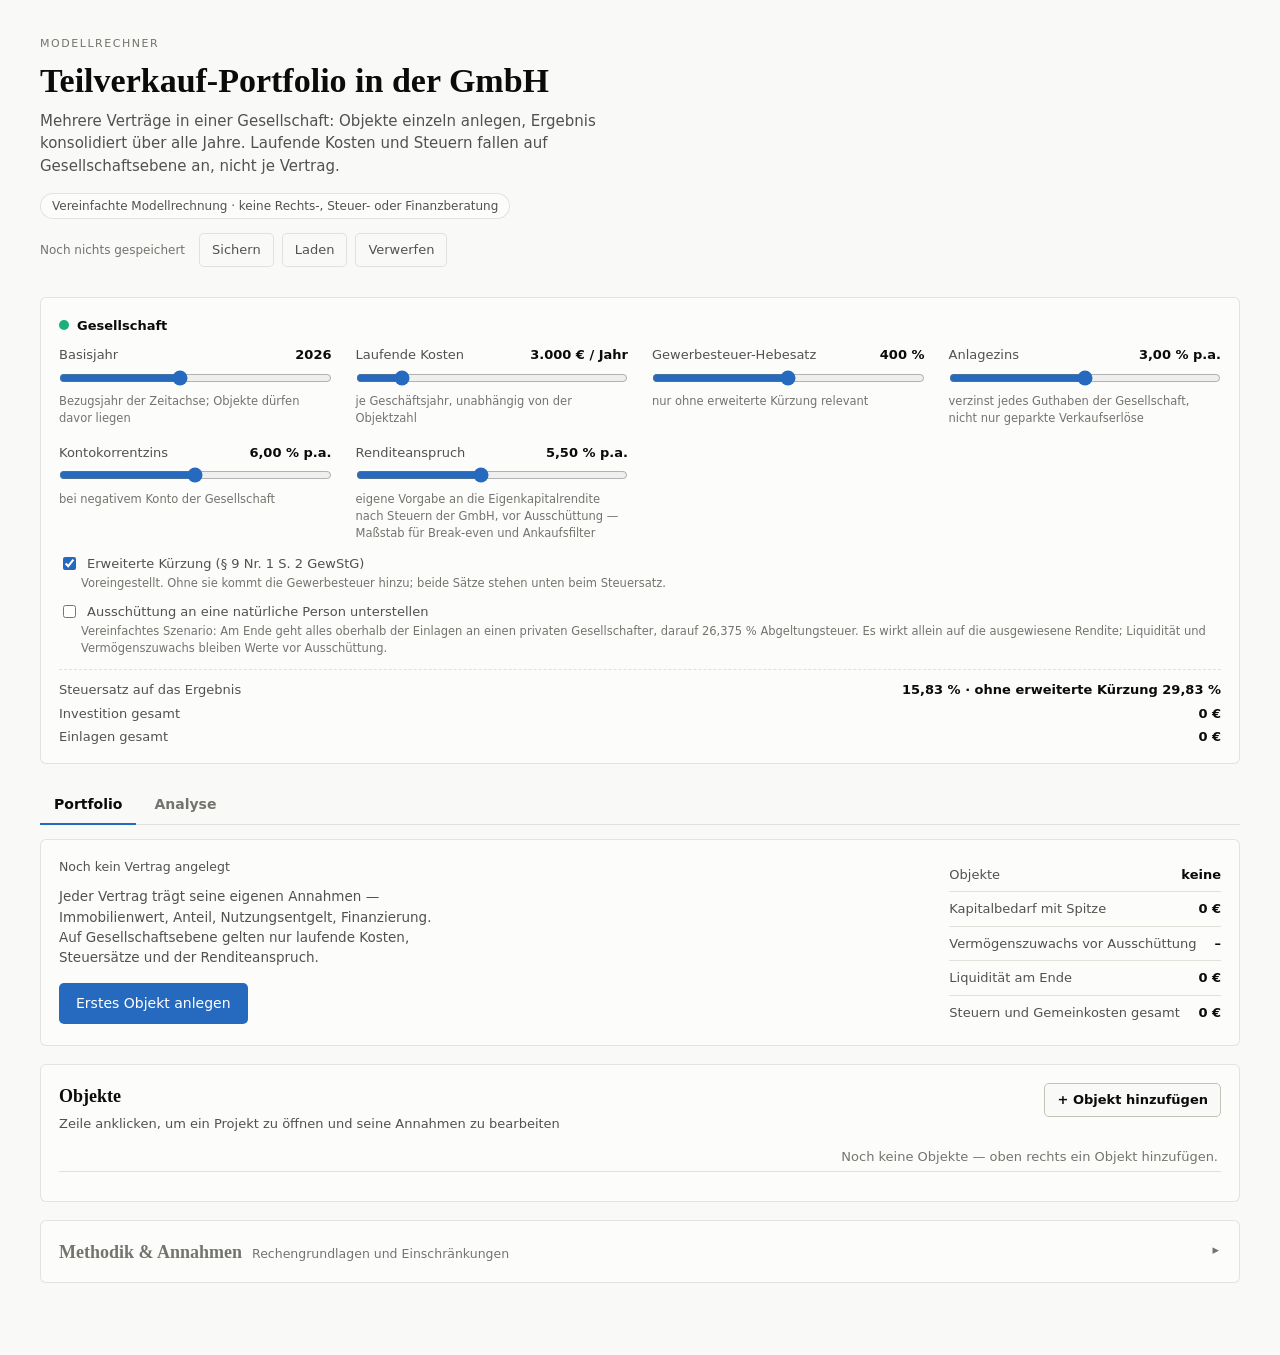
==== commit d4960201: "Begriffe schärfen, Mobil- und Zugänglichkeitsschliff Die Seite führt zwei Rechenwelten und benannte " ====
--- a/index.html
+++ b/index.html
@@ -11,7 +11,7 @@
     --surface: #fcfcfb;
     --ink: #0b0b0b;
     --ink-2: #52514e;
-    --ink-3: #898781;
+    --ink-3: #74736e;
     --grid: #e1e0d9;
     --axis: #c3c2b7;
     --border: rgba(11, 11, 11, 0.10);
@@ -22,6 +22,11 @@
     --s1-wash: rgba(42, 120, 214, 0.08);
     --tooltip-bg: #ffffff;
     --field: #ffffff;
+    /* Diagrammfarben taugen als Fläche, aber nicht als Text: --s2 erreicht auf der
+       Karte nur 3,1:1, --s3 sogar 2,7:1. Geschriebene Zahlen nehmen deshalb die
+       abgedunkelte Fassung — gemessen 4,6:1 bzw. 4,5:1 auf beiden Untergründen. */
+    --s2-text: #bc532a;
+    --s3-text: #14835b;
   }
   @media (prefers-color-scheme: dark) {
     :root:where(:not([data-theme="light"])) {
@@ -41,6 +46,10 @@
       --s1-wash: rgba(57, 135, 229, 0.12);
       --tooltip-bg: #262624;
       --field: #131312;
+      /* Im Dunkeln tragen die Reihenfarben fast: --s2 kam auf 4,48:1 und wird
+         leicht angehoben, --s3 besteht mit 5,1:1 unverändert. */
+      --s2-text: #e06a3a;
+      --s3-text: #199e70;
     }
   }
   :root[data-theme="dark"] {
@@ -60,6 +69,10 @@
     --s1-wash: rgba(57, 135, 229, 0.12);
     --tooltip-bg: #262624;
     --field: #131312;
+    /* Im Dunkeln tragen die Reihenfarben fast: --s2 kam auf 4,48:1 und wird
+       leicht angehoben, --s3 besteht mit 5,1:1 unverändert. */
+    --s2-text: #e06a3a;
+    --s3-text: #199e70;
   }
 
   * { box-sizing: border-box; }
@@ -109,7 +122,9 @@
     background: var(--field); color: var(--ink);
     border: 1px solid var(--border); border-radius: 5px; padding: 5px 8px;
   }
-  input.textfeld:focus { border-color: var(--accent); outline: none; }
+  /* Der Rahmenwechsel allein ist kein Fokusring: die Seite setzt für alle
+     Bedienelemente einen zwei Pixel starken Ring, der hier nicht entfallen darf. */
+  input.textfeld:focus { border-color: var(--accent); }
   .seg { display: flex; gap: 4px; }
   .seg button {
     flex: 1; font: inherit; font-size: 12.5px; color: var(--ink-2);
@@ -157,7 +172,7 @@
   .derived.tight { border-top: none; margin-top: 0; padding-top: 4px; }
   .derived.need { border-top: 1px solid var(--axis); margin-top: 8px; padding-top: 8px; }
   .derived.need span, .derived.need b { color: var(--ink); font-weight: 700; }
-  .derived.need b.warnzahl { color: var(--s2); }
+  .derived.need b.warnzahl { color: var(--s2-text); }
 
   main { display: flex; flex-direction: column; gap: 18px; min-width: 0; }
 
@@ -167,6 +182,9 @@
   .stat-label { display: flex; align-items: center; gap: 8px; font-size: 12.5px; color: var(--ink-2); }
   .stat-num { font-size: clamp(21px, 2.6vw, 27px); font-weight: 700; line-height: 1.2; margin-top: 3px; font-variant-numeric: tabular-nums; }
   .stat-sub { font-size: 12px; color: var(--ink-3); margin-top: 2px; }
+  /* Die Einheit gehört an die Zahl, darf ihr aber nicht die Aufmerksamkeit
+     nehmen — deshalb kleiner und im Text der Nebenzeile. */
+  .stat-num .einheit { font-size: 0.55em; font-weight: 600; color: var(--ink-2); letter-spacing: 0.01em; }
   .stat-foot { color: var(--ink-2); font-size: 13px; margin-top: 14px; padding-top: 12px; border-top: 1px dashed var(--grid); }
 
   .head-row { display: flex; justify-content: space-between; align-items: flex-start; gap: 16px; flex-wrap: wrap; }
@@ -204,7 +222,6 @@
   table.obj tbody tr:hover td { background: var(--s1-wash); }
   table.obj tbody tr:hover td.c-name { background: linear-gradient(var(--s1-wash), var(--s1-wash)), var(--surface); }
   table.obj tbody td.c-name { color: var(--accent); font-weight: 600; }
-  table.obj tbody tr:hover td.c-name { text-decoration: underline; text-underline-offset: 2px; }
   table.obj tbody tr:hover button.open { color: var(--accent); transform: translateX(2px); }
   table.obj tbody tr:focus-within td { background: var(--s1-wash); }
   button.open { transition: transform 0.12s, color 0.12s; }
@@ -227,7 +244,7 @@
   table.obj input:hover { border-color: var(--border); }
   table.obj input:focus {
     background: var(--field); border-color: var(--accent);
-    outline: none; box-shadow: 0 0 0 3px var(--s1-wash);
+    box-shadow: 0 0 0 3px var(--s1-wash);
   }
   table.obj input.name { text-align: left; font-weight: 600; font-size: 13px; }
   table.obj td.calc { font-variant-numeric: tabular-nums; color: var(--ink-2); white-space: nowrap; padding-right: 5px; }
@@ -245,7 +262,7 @@
     padding: 3px 5px; border-radius: 4px; opacity: 0;
   }
   tr:hover button.del, button.del:focus-visible { opacity: 1; }
-  button.del:hover { color: var(--s2); background: var(--bg); }
+  button.del:hover { color: var(--s2-text); background: var(--bg); }
   @media (hover: none) { button.del { opacity: 1; } }
   .empty { color: var(--ink-3); font-size: 13px; padding: 14px 0; }
 
@@ -289,7 +306,7 @@
     border-bottom: 1px solid var(--axis);
   }
   table.fin tr.sum td { font-weight: 700; border-top: 1px solid var(--axis); }
-  table.fin .neg { color: var(--s2); }
+  table.fin .neg { color: var(--s2-text); }
   table.fin tr.spacer td { height: 10px; border-bottom: none; padding: 0; }
 
   .fine { font-size: 12.5px; color: var(--ink-3); line-height: 1.55; }
@@ -301,9 +318,9 @@
   .hero-big {
     font-family: Charter, "Bitstream Charter", Cambria, Georgia, serif;
     font-size: clamp(34px, 6vw, 52px); font-weight: 700; line-height: 1.05;
-    margin-top: 6px; font-variant-numeric: tabular-nums; color: var(--s3);
-  }
-  .hero-big.neg { color: var(--s2); }
+    margin-top: 6px; font-variant-numeric: tabular-nums; color: var(--s3-text);
+  }
+  .hero-big.neg { color: var(--s2-text); }
   .hero-note { color: var(--ink-2); font-size: 13.5px; margin-top: 10px; max-width: 46ch; }
   /* Zielbalken: die Rendite gegen den eigenen Anspruch. Ohne diesen Bezug sagt
      eine absolute Zuwachssumme nichts darüber, ob sich der Vertrag lohnt. */
@@ -333,7 +350,7 @@
   .cb > div { height: 100%; background: var(--s1); border-radius: 4px; }
   .cb > div.neg { background: var(--s2); }
   .contrib-val { font-variant-numeric: tabular-nums; color: var(--ink); font-weight: 600; white-space: nowrap; }
-  .warnzahl { color: var(--s2); }
+  .warnzahl { color: var(--s2-text); }
   .contrib-sub { font-size: 12px; color: var(--ink-3); font-variant-numeric: tabular-nums; }
 
   /* Objektseite: zwei klar abgesetzte Teile */
@@ -408,13 +425,40 @@
   table.sched { width: 100%; border-collapse: collapse; font-size: 12.5px; white-space: nowrap; }
   table.sched th, table.sched td { text-align: right; padding: 5px 10px; border-bottom: 1px solid var(--grid); font-variant-numeric: tabular-nums; }
   table.sched thead th { position: sticky; top: 0; z-index: 1; background: var(--surface); color: var(--ink-2); font-weight: 600; border-bottom: 1px solid var(--axis); }
-  table.sched th:first-child, table.sched td:first-child { text-align: left; padding-left: 2px; }
+  /* Die erste Spalte trägt die Bezeichnung der Zeile. Scrollt sie mit, stehen auf
+     schmalen Geräten nur noch Zahlen ohne Bezug da — deshalb bleibt sie stehen,
+     wie in den anderen beiden Tabellenbauarten auch. */
+  table.sched th:first-child, table.sched td:first-child {
+    position: sticky; left: 0; z-index: 1; background: var(--surface);
+    text-align: left; padding-left: 2px; padding-right: 16px;
+  }
+  table.sched thead th:first-child { z-index: 3; }
+  /* Die Hervorhebung ist durchscheinend und taugt allein nicht für eine
+     feststehende Zelle — darunter liefe der Inhalt durch. Sie wird deshalb über
+     eine deckende Fläche gelegt. */
+  table.sched tr.exit-row td:first-child {
+    background: linear-gradient(var(--s1-wash), var(--s1-wash)), var(--surface);
+  }
   table.sched tr.exit-row td { background: var(--s1-wash); font-weight: 600; border-bottom: 1px solid var(--axis); }
   table.sched tr.exit-row td .zsub { display: block; font-weight: 400; font-size: 11.5px; color: var(--ink-3); margin-top: 2px; }
   .lz-box { border: 1px solid var(--axis); border-radius: 10px; padding: 10px 12px; margin: 14px 0 16px; background: var(--bg); }
   .lz-box .derived em { font-style: normal; color: var(--ink-3); font-size: 12px; }
   table.sched tfoot td { font-weight: 700; border-top: 1px solid var(--axis); border-bottom: none; }
-  table.sched .neg { color: var(--s2); }
+  table.sched .neg { color: var(--s2-text); }
+
+  /* Der Objektname ist die Schaltfläche, die das Projekt öffnet — als echter
+     Knopf ist er mit der Tastatur erreichbar und wird angesagt. Die
+     Unterstreichung steht dauerhaft: Ohne Zeiger gibt es kein Überfahren. */
+  button.zeilen-knopf {
+    font: inherit; font-size: inherit; font-weight: 600; color: var(--accent);
+    background: none; border: none; padding: 0; cursor: pointer;
+    text-align: left; text-decoration: underline; text-underline-offset: 2px;
+    text-decoration-color: var(--axis); text-decoration-thickness: 1px;
+  }
+  table.obj tbody tr:hover button.zeilen-knopf,
+  button.zeilen-knopf:hover { text-decoration-color: currentColor; }
+  table.sched tr.zeile:hover td,
+  table.sched tr.zeile:focus-within td { background: var(--s1-wash); }
 
   /* Ausklappbare Karten: Referenztext und Feinjustierung sollen die Seite nicht
      dominieren. Zusammengeklappt kosten sie eine Zeile statt mehrerer Bildschirme. */
@@ -445,8 +489,8 @@
   .urteil { display: flex; align-items: center; gap: 20px; margin-top: 16px;
     padding-top: 16px; border-top: 1px solid var(--border); flex-wrap: wrap; }
   .urteil-zahl { font-size: 34px; font-weight: 700; letter-spacing: -0.5px;
-    font-variant-numeric: tabular-nums; color: var(--s3); }
-  .urteil.knapp .urteil-zahl { color: var(--s2); }
+    font-variant-numeric: tabular-nums; color: var(--s3-text); }
+  .urteil.knapp .urteil-zahl { color: var(--s2-text); }
   .urteil-rest { flex: 1; min-width: 240px; }
   .urteil .ziel-text { margin-top: 7px; }
   button.act.gross { margin-top: 16px; padding: 9px 16px; font-size: 14px;
@@ -475,6 +519,51 @@
   .stand { display: flex; align-items: center; gap: 14px; flex-wrap: wrap; margin-top: 14px; }
   .stand-info { font-size: 12px; color: var(--ink-3); }
   .stand-akt { display: flex; gap: 8px; flex-wrap: wrap; }
+
+  /* ---------- Bedienung mit dem Finger ----------
+     Ein Zeigegerät mit grober Auflösung trifft keine 17 mal 22 Pixel. Die
+     Schaltflächen wachsen deshalb auf 44 Pixel in beiden Richtungen, ohne dass
+     die Zeilen dadurch auseinandergehen: Der Zuwachs liegt im Innenabstand. */
+  @media (pointer: coarse) {
+    button.open, button.del {
+      min-width: 44px; min-height: 44px;
+      display: inline-flex; align-items: center; justify-content: center;
+      padding: 0;
+    }
+    .tab { padding: 12px 16px; min-height: 44px; }
+    .stand-akt button, button.act { min-height: 44px; padding-top: 10px; padding-bottom: 10px; }
+    /* Ein Schieberegler mit 16 Pixel Höhe ist mit dem Finger kaum zu fassen.
+       Die Bahn bleibt schlank, die Grifffläche wächst nach oben und unten. */
+    input[type="range"] { height: 44px; }
+    /* Sonst drücken die vergrößerten Knöpfe gegen eine 26 px schmale Spalte. */
+    table.obj col.w-act { width: 46px; }
+  }
+
+  /* ---------- Hinweis auf waagerecht Verschiebbares ----------
+     Eine Tabelle, die über den Rand hinausreicht, sieht auf einem Telefon aus
+     wie eine vollständige Tabelle. Ein weicher Verlauf an der Kante zeigt, dass
+     rechts noch etwas steht; er verschwindet, sobald das Ende erreicht ist. */
+  /* Der Verlauf gehört an den sichtbaren Rand, nicht an das Ende des Inhalts.
+     Er liegt deshalb auf einer Hülle um den Schiebebereich, nicht auf diesem
+     selbst — ein absolut gesetztes Element in einem scrollenden Kasten wandert
+     sonst mit dem Inhalt aus dem Bild. */
+  .schiebbar { position: relative; }
+  .schiebbar::after {
+    content: ""; position: absolute; top: 0; right: 0; bottom: 0; width: 34px;
+    pointer-events: none; opacity: var(--mehr, 0); transition: opacity 0.15s ease;
+    background: linear-gradient(to right, rgba(0, 0, 0, 0), var(--surface));
+  }
+  @media (prefers-reduced-motion: reduce) { .schiebbar::after { transition: none; } }
+  /* Nur auf schmalen Geräten: auf breiten steht die Tabelle ohnehin ganz da,
+     und eine Zeile, die nichts erklärt, kostet nur Aufmerksamkeit. */
+  .schiebe-hinweis { display: none; }
+  @media (max-width: 700px) {
+    .schiebe-hinweis[data-zeigen="ja"] {
+      display: flex; align-items: center; gap: 6px;
+      font-size: 12px; color: var(--ink-2); margin: 0 0 8px;
+    }
+    .schiebe-hinweis[data-zeigen="ja"]::before { content: "\2194"; font-size: 14px; }
+  }
 </style>
 </head>
 <body>
@@ -526,10 +615,10 @@
         </div>
         <div class="hero-side">
           <div class="hs"><span>Objekte</span><b id="kObj">–</b></div>
-          <div class="hs"><span>Kapitalbedarf</span><b id="kNeed">–</b></div>
-          <div class="hs"><span>Vermögenszuwachs</span><b id="kZuw">–</b></div>
+          <div class="hs"><span>Kapitalbedarf mit Spitze</span><b id="kNeed">–</b></div>
+          <div class="hs"><span>Vermögenszuwachs vor Ausschüttung</span><b id="kZuw">–</b></div>
           <div class="hs"><span>Liquidität am Ende</span><b id="kCash">–</b></div>
-          <div class="hs"><span>Steuern &amp; Gemeinkosten</span><b id="kCost">–</b></div>
+          <div class="hs"><span>Steuern und Gemeinkosten gesamt</span><b id="kCost">–</b></div>
         </div>
       </div>
 
@@ -549,7 +638,7 @@
 
       <div class="card" id="cardBeitrag">
         <h2>Beitrag der Objekte</h2>
-        <p class="sub">Direkt zurechenbares Ergebnis je Projekt über die gesamte Laufzeit, vor Gemeinkosten und Steuern.</p>
+        <p class="sub">Direkt zurechenbares Ergebnis je Projekt über die gesamte Kapitalbindung, vor Gemeinkosten und Steuern.</p>
         <div id="contribList"></div>
         <p class="caption" id="contribCaption"></p>
       </div>
@@ -609,7 +698,7 @@
         <p><b>Zinsbindung und Geldanlage:</b> Fällt der Verkauf in die Zinsbindung, lässt sich das Darlehen nicht entschädigungsfrei ablösen. Ist der entsprechende Schalter gesetzt, läuft es bis zum Ende der Zinsbindung weiter, während der Verkaufserlös zum Anlagezins geparkt wird — als Näherung für kurzlaufende Bundeswertpapiere. Aus der Differenz zwischen Sollzins und Anlagezins entsteht ein laufender Verlust auf dem geparkten Betrag; im Gegenzug entfällt eine Vorfälligkeitsentschädigung, die hier nicht gerechnet wird. Ohne den Schalter wird beim Verkauf abgelöst, ebenfalls ohne Entschädigung — die Wahrheit liegt dazwischen. Guthaben werden durchgehend zum Anlagezins verzinst, negative Salden zum Sollzins plus Aufschlag; beides läuft über die GuV und erhöht oder mindert die Steuer. Eine Zinsänderung nach Ablauf der Bindung ist nicht modelliert. Die Rendite ist der interne Zinsfuß der Einlagen gegen die Schlussliquidität; der Schalter „Abgeltungsteuer“ zeigt als Nebenrechnung, was nach einer späteren Entnahme bliebe (26,375 % auf den Betrag oberhalb der Einlagen).</p>
         <p><b>Haltedauer:</b> Sie lässt sich je Objekt frei setzen oder über den Schalter „Haltedauer aus Sterbetafel“ an den Median der Exit-Verteilung koppeln. Ist die Kopplung aktiv, wirkt das Alter des Haushalts bis in Bilanz, Rendite und Liquiditätsverlauf durch; andernfalls beeinflusst es nur die Analyse. Verwendet wird der Median und nicht der Erwartungswert, weil die Rechenwerke eine ganze Zahl brauchen und der Median einen konkreten Vertrag beschreibt, während der Erwartungswert durch die lange rechte Flanke der Verteilung nach oben gezogen wird.</p>
         <p><b>Ankaufsfilter:</b> Die Umkehrung der Renditerechnung — gesucht wird der Wert, bei dem der wahrscheinlichkeitsgewichtete Kapitalwert gerade null wird, gemessen gegen den auf Gesellschaftsebene eingestellten Renditeanspruch. Diese Zielgröße kommt <b>ohne unterstellte Haltedauer</b> aus: Weil der Kapitalwert linear in den Zahlungen ist, entspricht der gewichtete Kapitalwert exakt dem Kapitalwert des gewichteten Zahlungsstroms. Gerechnet wird einschließlich der anteiligen laufenden Kosten der Gesellschaft — dieselbe Kostenbasis wie in der übrigen Objektrechnung, damit auf einer Seite nicht zwei verschiedene Renditen für denselben Vertrag stehen.</p>
-        <p><b>Laufzeiten:</b> Drei Zeiträume fallen auseinander. Die <em>Vertragslaufzeit</em> ist an die Kreditbindung gekoppelt — so lange ist die Gesellschaft gebunden. Der <em>Verkauf des Anteils</em> erfolgt entweder zum angenommenen Zeitpunkt oder, bei zugeschalteter Sterbetafel-Kopplung, über die Exit-Verteilung gewichtet. Liegt der Verkauf vor dem Ende der Kreditbindung, läuft das Darlehen weiter und der Erlös wird bis zur Ablösung zum Anlagezins geparkt; die <em>Kapitalbindung</em> ist dann länger als die Zeit bis zum Verkauf. Da diese Nachlaufzeit kein Nutzungsentgelt trägt, der Sollzins aber weiterläuft, drückt sie die Rendite — sie steht deshalb neben dem Renditeanspruch. Alle Renditeangaben beziehen sich auf die Kapitalbindung, nicht auf die Zeit bis zum Verkauf.</p>
+        <p><b>Laufzeiten:</b> Drei Zeiträume fallen auseinander. Die <em>Kreditbindung</em> ist die Zinsbindung des Darlehens. Der <em>Verkauf des Anteils</em> erfolgt entweder zum angenommenen Zeitpunkt oder, bei zugeschalteter Sterbetafel-Kopplung, über die Exit-Verteilung gewichtet. Liegt der Verkauf vor dem Ende der Kreditbindung, läuft das Darlehen weiter und der Erlös wird bis zur Ablösung zum Anlagezins geparkt; die <em>Kapitalbindung</em> ist dann länger als die Zeit bis zum Verkauf. Da diese Nachlaufzeit kein Nutzungsentgelt trägt, der Sollzins aber weiterläuft, drückt sie die Rendite — sie steht deshalb neben dem Renditeanspruch. Alle Renditeangaben beziehen sich auf die Kapitalbindung, nicht auf die Zeit bis zum Verkauf.</p>
         <p><b>Umkehrrechnung je Stellschraube:</b> Jede Zeile der Stellschraubentabelle beantwortet dieselbe Frage für genau eine Größe, alle übrigen unverändert. Die Suche läuft als Bisektion; die Wirkungsrichtung wird gemessen und nicht unterstellt. Liegt die Lösung außerhalb des zulässigen Bereichs, erscheint „reicht allein nicht aus“ oder „im gesamten Bereich unkritisch“ statt eines an den Rand geklemmten Werts. Die erste Zeile behandelt den Renditeanspruch selbst als Stellschraube: Sein kritischer Wert ist die Rendite, die der Vertrag bei den aktuellen Annahmen tatsächlich abwirft, und stimmt mit der erwarteten Rendite der Analyse überein — beides ist der Zinsfuß, bei dem derselbe gewichtete Kapitalwert null wird.</p>
         <p><b>Effektive Kosten je Eigentümer</b> sind der interne Zinsfuß aus dessen Sicht: Auszahlung heute gegen Nutzungsentgelte und den Anteil, der beim Verkauf an die GmbH geht. Verkaufskosten des Eigentümers zählen nicht dazu, weil sie bei einem Verkauf ohne Teilverkauf ebenso anfielen.</p>
         <p>Alle Werte jährlich nachschüssig, vor Inflation. Ausfall-, Instandhaltungs- und Bewertungsrisiken sind nicht modelliert.</p>
@@ -896,13 +985,19 @@
     w[HMAX] += V.restNachEnde;
     summe += V.restNachEnde;
     if (summe > 0) for (var j = 1; j <= HMAX; j++) w[j] /= summe;
-    var kum = 0, median = HMAX, eH = 0;
+    var kum = 0, median = HMAX, eH = 0, p25 = HMAX, p75 = HMAX;
     for (var m = 1; m <= HMAX; m++) {
       kum += w[m];
       eH += w[m] * m;
+      if (p25 === HMAX && kum >= 0.25) p25 = m;
       if (median === HMAX && kum >= 0.5) median = m;
-    }
-    GEW_CACHE[key] = { w: w, median: median, eH: eH };
+      if (p75 === HMAX && kum >= 0.75) p75 = m;
+    }
+    // Ein Median ohne Spanne verschweigt, wie weit die Fälle auseinanderliegen.
+    // ueber40 ist der Anteil, der erst jenseits des Horizonts verkauft und oben
+    // dem letzten Jahr zugeschlagen wurde — dort steht er sonst unbemerkt.
+    GEW_CACHE[key] = { w: w, median: median, eH: eH, p25: p25, p75: p75,
+      ueber40: (summe > 0 ? V.restNachEnde / summe : 0) * 100 };
     return GEW_CACHE[key];
   }
 
@@ -1511,6 +1606,7 @@
     gew.irr = rGew === null ? null : rGew * 100;
     this._c.a = {
       kurve: kurve, beKW: beKW, beNull: beNull, median: GW.median, eH: GW.eH,
+      p25: GW.p25, p75: GW.p75, ueber40: GW.ueber40,
       eEnd: eEnd, eEndR: eEndR, pVorBE: pVorBE * 100, lz: LZ, w: w, wR: wR,
       hEff: hEff, gewaehlt: gew,
       // Die Rendite kommt aus derselben Bisektion wie die Stellschraubentabelle,
@@ -1540,9 +1636,9 @@
       { id: "basisjahr", label: "Basisjahr", min: 2015, max: 2040, step: 1, fmt: function (v) { return String(v); }, note: "Bezugsjahr der Zeitachse; Objekte dürfen davor liegen" },
       { id: "opex", label: "Laufende Kosten", min: 0, max: 20000, step: 250, fmt: function (v) { return fEur(v) + " / Jahr"; }, note: "je Geschäftsjahr, unabhängig von der Objektzahl" },
       { id: "hebesatz", label: "Gewerbesteuer-Hebesatz", min: 200, max: 600, step: 10, fmt: function (v) { return fPct(v, 0); }, note: "nur ohne erweiterte Kürzung relevant" },
-      { id: "anlage", label: "Anlagezins", min: 0, max: 6, step: 0.1, fmt: function (v) { return fPct(v, 2) + " p.a."; }, note: "Bundeswertpapiere für geparkte Mittel" },
+      { id: "anlage", label: "Anlagezins", min: 0, max: 6, step: 0.1, fmt: function (v) { return fPct(v, 2) + " p.a."; }, note: "verzinst jedes Guthaben der Gesellschaft, nicht nur geparkte Verkaufserlöse" },
       { id: "kkZins", label: "Kontokorrentzins", min: 0, max: 12, step: 0.25, fmt: function (v) { return fPct(v, 2) + " p.a."; }, note: "bei negativem Konto der Gesellschaft" },
-      { id: "mindestRendite", label: "Renditeanspruch", min: 0, max: 12, step: 0.25, fmt: function (v) { return fPct(v, 2) + " p.a."; }, note: "eigene Vorgabe an die Eigenkapitalrendite — Maßstab für Break-even und Ankaufsfilter" }
+      { id: "mindestRendite", label: "Renditeanspruch", min: 0, max: 12, step: 0.25, fmt: function (v) { return fPct(v, 2) + " p.a."; }, note: "eigene Vorgabe an die Eigenkapitalrendite nach Steuern der GmbH, vor Ausschüttung — Maßstab für Break-even und Ankaufsfilter" }
     ], tax: true }
   ];
 
@@ -1552,7 +1648,7 @@
       { id: "name", label: "Bezeichnung", text: true },
       { id: "v0", label: "Wert bei Erwerb", min: 50000, max: 2000000, step: 10000, fmt: fEur },
       { id: "share", label: "Verkaufter Anteil", min: 5, max: 90, step: 1, fmt: function (v) { return fPct(v, 0); } },
-      { id: "alter", label: "Alter im Haushalt", min: 55, max: 95, step: 1, fmt: fJahre, note: "bei Paaren die jüngere Person" },
+      { id: "alter", label: "Alter im Haushalt", min: 55, max: 95, step: 1, fmt: fJahre, note: "bei Paaren für beide Personen unterstellt" },
       { id: "haus", label: "Haushalt", choices: ["m", "w", "Paar"], note: "bei Paaren zählt die zuletzt lebende Person" },
       { id: "pflege", label: "Auszugswahrscheinlichkeit", min: 0, max: 6, step: 0.5, fmt: function (v) { return fPct(v, 1) + " p.a."; }, note: "Pflegeheim oder Auszug, zusätzlich zur Sterblichkeit" },
       { id: "growth", label: "Wertentwicklung", min: -2, max: 5, step: 0.25, fmt: function (v) { return fPct(v, 2) + " p.a."; }, note: "Marktentwicklung dieser Lage" },
@@ -1560,12 +1656,12 @@
       { id: "abschlag", label: "Ankaufsabschlag", min: 0, max: 40, step: 0.5, fmt: function (v) { return v === 0 ? "keiner" : "−" + fPct(v, 1); }, note: "unter dem anteiligen Verkehrswert gekaufter Anteil" }
     ] },
     { title: "Vertrag", dot: "s1", items: [
-      { id: "ne", label: "Nutzungsentgelt", min: 1, max: 9, step: 0.05, fmt: function (v) { return fPct(v, 2) + " p.a."; }, note: "auf den Auszahlungsbetrag, fest" },
+      { id: "ne", label: "Nutzungsentgelt", min: 1, max: 9, step: 0.05, fmt: function (v) { return fPct(v, 2) + " p.a."; }, note: "in Prozent des Auszahlungsbetrags, nicht des Immobilienwerts" },
       { id: "esc", label: "Jährliche Anpassung", min: 0, max: 4, step: 0.25, fmt: function (v) { return v === 0 ? "keine" : fPct(v, 2) + " p.a."; }, note: "0 % = feste Rate bis zum Verkauf" },
       { id: "start", label: "Erwerbsjahr", min: -40, max: 40, step: 1, fmt: function (v) {
         return fJahr(v) + (v === 0 ? " (Basisjahr)" : (v < 0 ? " (Bestand, vor " + -v + (v === -1 ? " Jahr)" : " Jahren)") : " (in " + v + (v === 1 ? " Jahr)" : " Jahren)")));
       } },
-      { id: "holdAuto", label: "Haltedauer aus Sterbetafel", bool: true, note: "rechnet über die Exit-Verteilung statt über eine feste Annahme" },
+      { id: "holdAuto", label: "Haltedauer aus Sterbetafel", bool: true, note: "Bilanz, Liquidität und Steuern rechnen dann mit der Median-Haltedauer; Kapitalwert und erwartete Rendite über die gesamte Verteilung" },
       { id: "hold", label: "Haltedauer", min: 1, max: 40, step: 1, fmt: fJahre, note: "angenommener Verkaufszeitpunkt, wirkt nur ohne Sterbetafel-Kopplung" },
       { id: "de", label: "Durchführungsentgelt", min: 0, max: 8, step: 0.25, fmt: function (v) { return v === 0 ? "keines" : fPct(v, 2); }, note: "vom Gesamterlös beim Verkauf" },
       { id: "min", label: "Mindesterlös", min: 0, max: 250, step: 5, fmt: fAufschlag, note: "Vertragsklausel: Untergrenze in Prozent der Auszahlung, unabhängig vom Marktpreis. In Klammern der Aufschlag über die Auszahlung hinaus" },
@@ -1576,11 +1672,11 @@
       { id: "notar", label: "Notar & Grundbuch", min: 0, max: 3, step: 0.25, fmt: function (v) { return fPct(v, 2); } },
       { id: "akquise", label: "Akquisitionskosten", min: 0, max: 40000, step: 500, fmt: function (v) { return v === 0 ? "keine" : fEur(v); }, note: "Werbung und Vertrieb je Abschluss, sofort abzugsfähiger Aufwand" },
       { id: "makler", label: "Maklercourtage", min: 0, max: 8, step: 0.595, fmt: function (v) { return v === 0 ? "keine" : fPct(v, 2); }, note: "volle Provision, von der Gesellschaft allein getragen — 7,14 % sind 6 % zzgl. Umsatzsteuer" },
-      { id: "ltv", label: "Beleihung", min: 0, max: 95, step: 5, fmt: function (v) { return fPct(v, 0); }, note: "Darlehen in % des Anteilskaufpreises" },
+      { id: "ltv", label: "Beleihung", min: 0, max: 95, step: 5, fmt: function (v) { return fPct(v, 0); }, note: "Darlehen in % der Auszahlung nach Ankaufsabschlag — Nebenkosten werden nicht mitfinanziert" },
       { id: "zins", label: "Sollzins", min: 1, max: 9, step: 0.05, fmt: function (v) { return fPct(v, 2) + " p.a."; } },
       { id: "tilg", label: "Anfangstilgung", min: 0, max: 5, step: 0.25, fmt: function (v) { return fPct(v, 2) + " p.a."; }, note: "0 % = endfälliges Darlehen" },
-      { id: "zinsbindung", label: "Zinsbindung", min: 5, max: 30, step: 1, fmt: fJahre, note: "Vertragslaufzeit — vorher keine Ablösung ohne Entschädigung" },
-      { id: "weiterfuehren", label: "Bei Verkauf weiterführen", bool: true, note: "Darlehen läuft bis Ende der Vertragslaufzeit, der Erlös wird bis dahin angelegt" }
+      { id: "zinsbindung", label: "Zinsbindung", min: 5, max: 30, step: 1, fmt: fJahre, note: "Bindung des Darlehens — vorher keine Ablösung ohne Entschädigung" },
+      { id: "weiterfuehren", label: "Bei Verkauf weiterführen", bool: true, note: "Darlehen läuft bis zum Ende der Zinsbindung weiter, der Erlös wird bis dahin angelegt" }
     ] },
     { title: "Steuerliche Angaben", zu: true, hinweis: "AfA und Gebäudeanteil", items: [
       { id: "afaSatz", label: "AfA-Satz", min: 1, max: 4, step: 0.5, fmt: function (v) { return fPct(v, 1) + " p.a."; }, note: "2 % Standard · 2,5 % vor 1925 · 3 % Neubau" },
@@ -1865,7 +1961,14 @@
       });
 
       if (g.tax) {
-        [["erwKuerzung", "Erweiterte Kürzung (§ 9 Nr. 1 S. 2 GewStG)"], ["ausschuetten", "Abgeltungsteuer auf die Schlussentnahme"]].forEach(function (pair) {
+        // Beide Schalter verschieben das Ergebnis erheblich und dürfen nicht wie
+        // beiläufige Voreinstellungen wirken — jeder trägt deshalb seine Wirkung
+        // im Klartext neben sich.
+        [["erwKuerzung", "Erweiterte Kürzung (§ 9 Nr. 1 S. 2 GewStG)",
+          "Voreingestellt. Ohne sie kommt die Gewerbesteuer hinzu; beide Sätze stehen unten beim Steuersatz."],
+         ["ausschuetten", "Ausschüttung an eine natürliche Person unterstellen",
+          "Vereinfachtes Szenario: Am Ende geht alles oberhalb der Einlagen an einen privaten Gesellschafter, darauf 26,375 % Abgeltungsteuer. Es wirkt allein auf die ausgewiesene Rendite; Liquidität und Vermögenszuwachs bleiben Werte vor Ausschüttung."]
+        ].forEach(function (pair) {
           var lb2 = document.createElement("label");
           lb2.className = "check";
           var cb2 = document.createElement("input");
@@ -1874,10 +1977,17 @@
           lb2.appendChild(cb2);
           lb2.appendChild(document.createTextNode(pair[1]));
           card.appendChild(lb2);
+          if (pair[2]) {
+            var n2 = document.createElement("div");
+            n2.className = "ctl-note";
+            n2.style.marginLeft = "22px";
+            n2.textContent = pair[2];
+            card.appendChild(n2);
+          }
         });
         var t1 = document.createElement("div");
         t1.className = "derived";
-        t1.innerHTML = '<span>Steuersatz</span><b id="taxRateOut">–</b>';
+        t1.innerHTML = '<span>Steuersatz auf das Ergebnis</span><b id="taxRateOut">–</b>';
         card.appendChild(t1);
         var t2 = document.createElement("div");
         t2.className = "derived tight";
@@ -1895,7 +2005,10 @@
   // ══════════ 10-objtabelle.js ══════════
   // ---------- Objekttabelle: reine Übersicht ----------
   var SPALTEN = [
-    { h: "Objekt", sub: "Bezeichnung", col: "w-name", links: true, get: function (o, x, i) { return esc(o.name || "Objekt " + (i + 1)); } },
+    { h: "Objekt", sub: "Bezeichnung", col: "w-name", links: true,
+      // Der Name ist die Schaltfläche zum Öffnen — als echter Knopf ist er mit
+      // der Tastatur erreichbar und wird Vorleseprogrammen angesagt.
+      get: function (o, x, i) { return '<button type="button" class="zeilen-knopf" data-open="' + i + '">' + esc(o.name || "Objekt " + (i + 1)) + "</button>"; } },
     { h: "Wert", sub: "bei Erwerb", col: "w-num", get: function (o) { return fEur(o.v0); } },
     { h: "Anteil", sub: "%", col: "w-narrow", get: function (o) { return fPct(o.share, 0); } },
     { h: "Entgelt", sub: "% p.a.", col: "w-mid", get: function (o) { return fPct(o.ne, 2); } },
@@ -1943,7 +2056,12 @@
     t.querySelectorAll("button[data-del]").forEach(function (b) {
       b.addEventListener("click", function (e) {
         e.stopPropagation();
-        OBJ.splice(+b.dataset.del, 1);
+        var i = +b.dataset.del;
+        var nam = OBJ[i].a.name || "Objekt " + (i + 1);
+        // Ohne Rückgängig muss die Rückfrage stehen: Auf dem Telefon liegt dieser
+        // Knopf dicht neben dem Öffnen, und der Stand wird sofort gesichert.
+        if (!window.confirm(nam + " entfernen? Das lässt sich nicht rückgängig machen.")) return;
+        OBJ.splice(i, 1);
         refresh();
       });
     });
@@ -1952,7 +2070,6 @@
     });
     t.querySelectorAll("tr.zeile").forEach(function (tr) {
       tr.addEventListener("click", function () { openDetail(+tr.dataset.row); });
-      tr.setAttribute("title", "Projekt öffnen");
     });
 
     var perObj = OBJ.length ? G.opex / OBJ.length : 0;
@@ -2427,8 +2544,8 @@
       '</div><div class="stat-sub">an den Eigentümer</div></div>';
     h += '<div><div class="stat-label">Monatliche Rate</div><div class="stat-num">' + fEur(x.P * (o.ne / 100) / 12) +
       '</div><div class="stat-sub">' + (o.esc === 0 ? "fest bis zum Verkauf" : "steigt um " + fPct(o.esc, 2) + " p.a.") + "</div></div>";
-    h += '<div><div class="stat-label">Laufzeit</div><div class="stat-num">' + o.hold +
-      '</div><div class="stat-sub">Jahre bis zum Verkauf</div></div>';
+    h += '<div><div class="stat-label">Haltedauer</div><div class="stat-num">' + o.hold +
+      ' <span class="einheit">Jahre</span></div><div class="stat-sub">bis zum Verkauf des Anteils</div></div>';
     h += '<div><div class="stat-label"><span class="dot s1"></span>Kosten Eigentümer</div><div class="stat-num">' + fPct(x.ownerCost) +
       '</div><div class="stat-sub">effektiv pro Jahr</div></div>';
     h += "</div></div>";
@@ -2680,7 +2797,7 @@
       h += '<div class="card"><h2>Trägt sich dieser Vertrag?</h2>';
       h += '<p class="sub">Gemessen am gewichteten Kapitalwert über alle möglichen Haltedauern, gegen einen Renditeanspruch von ' +
         fPct(zielZins(), 2) + " an das eingesetzte Eigenkapital.</p>";
-      h += '<div class="derived"><span>Vereinbartes Nutzungsentgelt</span><b>' + fPct(o.ne, 2) + " p.a.</b></div>";
+      h += '<div class="derived"><span>Vereinbartes Nutzungsentgelt<em> auf die Auszahlung</em></span><b>' + fPct(o.ne, 2) + " p.a.</b></div>";
       if (F.status === "gefunden") {
         var reserve = o.ne - F.ne;
         h += '<div class="derived tight"><span>Nötiges Nutzungsentgelt</span><b class="' + (reserve < 0 ? "warnzahl" : "") + '">' +
@@ -2712,9 +2829,9 @@
       var jahrE = fest ? A.gewaehlt.ende : LZ.bindung;
       var npv = Rk.jetzt;                       // dieselbe Größe wie im Ankaufsfilter
       var barwertR = npv + eq0;                 // Kapitalwert = Barwert − Einsatz
-      var faktor = eq0 !== 0 ? barwertR / rueckfluss : 0;
-
-      h += '<div class="card"><h2>Kapitalwert (NPV)</h2>';
+      var faktor = rueckfluss !== 0 ? barwertR / rueckfluss : 0;
+
+      h += '<div class="card"><h2>Kapitalwert dieser Beteiligung</h2>';
       h += '<p class="sub">Alle Zahlungen auf den Erwerbszeitpunkt abgezinst, Maßstab ist der Renditeanspruch von ' +
         fPct(G.mindestRendite, 2) + '. Ein positiver Kapitalwert heißt: Das Projekt bringt mehr als den Anspruch — ein negativer, dass der Anspruch nicht gedeckt ist.</p>';
       h += '<div class="obj-scroll"><table class="sched"><thead><tr>' +
@@ -2808,10 +2925,11 @@
       h += '<p class="sub">Ziel sind ' + fPct(G.mindestRendite, 2) +
         ' auf das Eigenkapital, gerechnet einschließlich der anteiligen Gemeinkosten. Jede Zeile verändert genau eine Größe, alle übrigen bleiben unverändert; der kritische Wert ist der Punkt, an dem der gewichtete Kapitalwert gerade null wird.</p>';
 
-      // Über welche Zeit gerechnet wird — eine Rendite ohne Laufzeit sagt nichts aus
+      // Über welche Zeit gerechnet wird — eine Rendite ohne Zeitbezug sagt nichts aus
       h += '<div class="lz-box">';
-      h += '<div class="derived tight"><span>Vertragslaufzeit ' +
-        (LZ.kredit === null ? "<em>ohne Darlehen</em>" : "<em>= Kreditbindung</em>") + "</span><b>" +
+      h += '<div class="derived tight"><span>Kreditbindung ' +
+        (LZ.kredit === null ? "<em>ohne Darlehen</em>"
+          : (o.weiterfuehren ? "<em>Untergrenze der Kapitalbindung</em>" : "<em>Ablösung beim Verkauf</em>")) + "</span><b>" +
         (LZ.kredit === null ? "—" : fJahre(LZ.kredit)) + "</b></div>";
       h += '<div class="derived tight"><span>Verkauf des Anteils' +
         (LZ.auto ? ' <em>= Sterbetafel</em>' : ' <em>= feste Annahme</em>') + "</span><b>" +
@@ -2878,18 +2996,25 @@
       h += "</div>";
     }
     h += '<div class="card"><div class="stat-row">';
-    h += '<div><div class="stat-label">Erwartete Haltedauer</div><div class="stat-num">' +
-      A.eH.toLocaleString("de-DE", { maximumFractionDigits: 1 }) +
-      '</div><div class="stat-sub">Median ' + (A.median || "–") + " Jahre · " +
-      (A.lz.auto ? "gerechnet wird die Verteilung" : "gerechnet wird die Annahme von " + fJahre(o.hold)) + "</div></div>";
-    h += '<div><div class="stat-label"><span class="dot s2"></span>Break-even</div><div class="stat-num">' +
+    h += '<div><div class="stat-label">Haltedauer laut Sterbetafel</div><div class="stat-num">' +
+      (A.median || "–") + ' <span class="einheit">Jahre</span>' +
+      '</div><div class="stat-sub">Median · die mittlere Hälfte der Fälle liegt zwischen ' +
+      A.p25 + " und " + A.p75 + " Jahren · Erwartungswert " +
+      A.eH.toLocaleString("de-DE", { maximumFractionDigits: 1 }) + " Jahre" +
+      (A.ueber40 >= 0.5 ? " · in " + fPct(A.ueber40, 0) + " der Fälle länger als 40 Jahre, dort wird mit 40 gerechnet" : "") +
+      " · " + (A.lz.auto
+        ? "Bilanz und Liquidität rechnen mit dem Median, Kapitalwert und Rendite über die gesamte Verteilung"
+        : "gerechnet wird durchgehend die eingestellte Dauer: " + fJahre(o.hold)) + "</div></div>";
+    h += '<div><div class="stat-label">Break-even</div><div class="stat-num">' +
       (A.beKW ? A.beKW + " J." : "nie") +
       '</div><div class="stat-sub">' +
       (A.beKW ? "ab hier über " + fPct(G.mindestRendite, 2) : "Renditeanspruch nie erreicht") +
       (A.beNull ? " · Kapitalerhalt ab " + A.beNull + " J." : "") + "</div></div>";
-    h += '<div><div class="stat-label">Verkauf davor</div><div class="stat-num">' + fPct(A.pVorBE, 0) +
-      '</div><div class="stat-sub">' + (A.beKW ? "Wahrscheinlichkeit eines Frühexits" : "kein Zeitpunkt erreicht die Hürde") + "</div></div>";
-    h += '<div><div class="stat-label"><span class="dot s3"></span>' +
+    h += '<div><div class="stat-label">Kapitalwert negativ</div><div class="stat-num">' + fPct(A.pVorBE, 0) +
+      '</div><div class="stat-sub">' + (A.beKW
+        ? "Wahrscheinlichkeit eines Verkaufs in einem Jahr, dessen Kapitalwert den Anspruch verfehlt — auch nach dem Break-even möglich"
+        : "kein Verkaufszeitpunkt deckt den Anspruch") + "</div></div>";
+    h += '<div><div class="stat-label">' +
       (A.lz.auto ? "Erwartete Rendite" : "Rendite der Annahme") + '</div><div class="stat-num">' + fPct(A.eIrr) +
       '</div><div class="stat-sub">' + (A.lz.auto
         ? "über die Verteilung · " + fJahre(A.lz.bindung) + " gebunden"
@@ -2911,8 +3036,10 @@
       '<span><span class="swatch" style="background:var(--s1)"></span>Kapitalwert der Beteiligung</span></div>';
     h += '<div class="chart-box">' + exitChart(A, o) + "</div>";
     h += '<p class="caption">Der Kapitalwert misst gegen den Renditeanspruch von ' + fPct(G.mindestRendite, 2) +
-      " — oberhalb der Nulllinie erreicht das Projekt den Anspruch. " +
-      "Die rot hinterlegte Zone ist die Verlustzone: Dort sind Grunderwerbsteuer und Notarkosten noch nicht verdient.</p>";
+      " — oberhalb der Nulllinie trägt der Vertrag den Anspruch. Die hinterlegte Zone darunter ist kein Verlust: " +
+      "Dort bleibt die Rendite unter dem Anspruch. Ein Verlust im engeren Sinn beginnt erst unterhalb des " +
+      "nominalen Kapitalerhalts" +
+      (A.beNull ? ", der ab " + A.beNull + " Jahren Haltedauer erreicht ist." : ", der bei keiner Haltedauer erreicht wird.") + "</p>";
     h += "</div>";
     return h;
   }
@@ -2996,15 +3123,17 @@
     h += '<p class="sub">Die Haltedauer ist keine Entscheidung, sondern eine Verteilung — sie hängt daran, wie lange die Eigentümer wohnen bleiben. Diese Sicht fasst alle Verträge zusammen.</p>';
     h += '<div class="stat-row">';
     h += '<div><div class="stat-label">Erwartete Haltedauer</div><div class="stat-num">' +
-      gewDauer.toLocaleString("de-DE", { maximumFractionDigits: 1 }) +
-      '</div><div class="stat-sub">nach Kapitaleinsatz gewichtet</div></div>';
-    h += '<div><div class="stat-label"><span class="dot s2"></span>Frühexit-Risiko</div><div class="stat-num">' + fPct(gewFrueh, 0) +
-      '</div><div class="stat-sub">' + (ohneBE ? ohneBE + " von " + R.reihen.length + " ohne Break-even" : "alle Objekte erreichen den Break-even") + "</div></div>";
-    h += '<div><div class="stat-label"><span class="dot s3"></span>Kapitalwert</div><div class="stat-num' + (kwSumme < 0 ? " warnzahl" : "") + '">' + fEur(kwSumme) +
+      gewDauer.toLocaleString("de-DE", { maximumFractionDigits: 1 }) + ' <span class="einheit">Jahre</span>' +
+      '</div><div class="stat-sub">nach Kapitaleinsatz gewichtet · stets über die Sterbetafel, unabhängig von der eingestellten Dauer</div></div>';
+    h += '<div><div class="stat-label">Kapitalwert negativ</div><div class="stat-num">' + fPct(gewFrueh, 0) +
+      '</div><div class="stat-sub">Verkauf in einem Jahr, das den Anspruch von ' +
+      fPct(G.mindestRendite, 2) + ' verfehlt · nach Kapitaleinsatz gewichtet' +
+      (ohneBE ? " · " + ohneBE + " von " + R.reihen.length + " Objekten decken ihn in keinem Jahr" : "") + "</div></div>";
+    h += '<div><div class="stat-label">Kapitalwert</div><div class="stat-num' + (kwSumme < 0 ? " warnzahl" : "") + '">' + fEur(kwSumme) +
       '</div><div class="stat-sub">gewichtet, gegen den Renditeanspruch von ' + fPct(G.mindestRendite, 2) + "</div></div>";
     h += '<div><div class="stat-label">Abweichung</div><div class="stat-num">' +
-      abweichung.toLocaleString("de-DE", { maximumFractionDigits: 1 }) +
-      '</div><div class="stat-sub">Jahre zwischen Eingabe und Erwartung</div></div>';
+      abweichung.toLocaleString("de-DE", { maximumFractionDigits: 1 }) + ' <span class="einheit">Jahre</span>' +
+      '</div><div class="stat-sub">zwischen eingestellter Dauer und Erwartung</div></div>';
     h += "</div>";
     if (abweichung >= 2) {
       h += '<div class="warn-note">Die eingestellten Haltedauern weichen im Mittel um ' +
@@ -3024,14 +3153,14 @@
     h += "</div>";
 
     h += '<div class="card"><h2>Objekte im Vergleich</h2>';
-    h += '<p class="sub">Wie die Laufzeiten je Vertrag auseinanderfallen und was das für die Rendite bedeutet. Ein Klick öffnet das Projekt.</p>';
+    h += '<p class="sub">Wie Haltedauer, Kreditbindung und Kapitalbindung je Vertrag auseinanderfallen und was das für die Rendite bedeutet. Der Objektname öffnet das zugehörige Projekt.</p>';
     h += '<div class="obj-scroll"><table class="sched"><thead><tr>' +
       "<th>Objekt</th><th>Haushalt</th><th>Alter</th><th>Verkauf</th><th>Kredit</th><th>Bindung</th><th>Entgelt</th><th>nötig</th><th>Kapitalwert negativ</th><th>Rendite</th>" +
       "</tr></thead><tbody>";
     R.reihen.forEach(function (r, i) {
       var g2 = r.A.gewaehlt;
-      h += '<tr class="zeile" data-open="' + i + '" style="cursor:pointer" title="Projekt öffnen"><td style="color:var(--accent);font-weight:600">' +
-        esc(r.o.name || "Objekt " + (i + 1)) + "</td>";
+      h += '<tr class="zeile"><td><button type="button" class="zeilen-knopf" data-open="' + i + '">' +
+        esc(r.o.name || "Objekt " + (i + 1)) + "</button></td>";
       var F = kennzahlenFuer(r.ob).mindestEntgelt();
       var noetig = F.status === "gefunden" ? fPct(F.ne, 2)
         : (F.status === "nicht bindend" ? "unter " + fPct(NE_MIN, 0) : "nicht erreichbar");
@@ -3065,8 +3194,8 @@
       "sie dominiert die ersten Jahre der Verteilung.</p></div>";
 
     host.innerHTML = h;
-    host.querySelectorAll("tr.zeile[data-open]").forEach(function (tr) {
-      tr.addEventListener("click", function () { openDetail(+tr.dataset.open); });
+    host.querySelectorAll("button[data-open]").forEach(function (b) {
+      b.addEventListener("click", function () { openDetail(+b.dataset.open); });
     });
   }
 
@@ -3092,6 +3221,65 @@
       : "Noch nichts gespeichert";
   }
 
+  // Eine Tabelle, die über den Rand hinausreicht, sieht auf einem schmalen Gerät
+  // aus wie eine vollständige Tabelle — die Spalten rechts bleiben unentdeckt.
+  // Jeder Schiebebereich bekommt deshalb eine Markierung, solange rechts noch
+  // etwas steht, und meldet das auch Vorleseprogrammen.
+  function schiebehinweise() {
+    var bereiche = document.querySelectorAll(".obj-scroll, .fin-scroll, .sched-scroll, .chart-box");
+    Array.prototype.forEach.call(bereiche, function (b) {
+      var huelle = b.parentElement;
+      if (!huelle || !huelle.classList.contains("schiebbar")) {
+        // Der Verlauf braucht einen ruhenden Bezugspunkt: läge er auf dem
+        // scrollenden Kasten, wanderte er mit dem Inhalt aus dem Bild.
+        huelle = document.createElement("div");
+        huelle.className = "schiebbar";
+        b.parentNode.insertBefore(huelle, b);
+        huelle.appendChild(b);
+        b.addEventListener("scroll", function () { markieren(b); }, { passive: true });
+      }
+      markieren(b);
+    });
+  }
+
+  function markieren(b) {
+    var huelle = b.parentElement;
+    var rest = b.scrollWidth - b.clientWidth - b.scrollLeft;
+    var mehr = rest > 4;
+    if (huelle) huelle.style.setProperty("--mehr", mehr ? "1" : "0");
+    // Ein Bereich, in dem etwas verborgen liegt, muss mit der Tastatur erreichbar
+    // sein — sonst kommt man ohne Zeigegerät nicht an die rechten Spalten.
+    var scrollbar = b.scrollWidth - b.clientWidth > 4;
+
+    // Ein Verlauf am Rand sagt nicht, was zu tun ist, und ein Vorleseprogramm
+    // sieht ihn gar nicht. Auf schmalen Geräten steht deshalb eine Zeile darüber.
+    if (huelle) {
+      var hinweis = huelle.previousElementSibling;
+      if (!hinweis || !hinweis.classList.contains("schiebe-hinweis")) {
+        hinweis = document.createElement("p");
+        hinweis.className = "schiebe-hinweis";
+        hinweis.textContent = b.classList.contains("chart-box")
+          ? "Diagramm seitlich verschiebbar"
+          : "Weitere Spalten rechts — Tabelle seitlich verschiebbar";
+        huelle.parentNode.insertBefore(hinweis, huelle);
+      }
+      hinweis.dataset.zeigen = scrollbar ? "ja" : "nein";
+    }
+
+    if (scrollbar) {
+      if (!b.hasAttribute("tabindex")) {
+        b.setAttribute("tabindex", "0");
+        b.setAttribute("role", "region");
+        b.setAttribute("aria-label",
+          (b.classList.contains("chart-box") ? "Diagramm" : "Tabelle") + ", waagerecht verschiebbar");
+      }
+    } else if (b.getAttribute("role") === "region") {
+      b.removeAttribute("tabindex");
+      b.removeAttribute("role");
+      b.removeAttribute("aria-label");
+    }
+  }
+
   function refresh() {
     Object.keys(fmtOf).forEach(function (id) {
       var el = document.getElementById("valg_" + id);
@@ -3099,10 +3287,6 @@
     });
 
     var P = portfolioJetzt().rechnen();
-
-    document.getElementById("taxRateOut").textContent = fPct(P.taxRate, 2);
-    document.getElementById("investOut").textContent = fEur(P.investTotal);
-    document.getElementById("equityOut").textContent = fEur(P.cumEinlage);
 
     var nachschuss = Math.max(0, -P.minCash);
     var zuwachs = P.cashFinal - P.cumEinlage;
@@ -3113,7 +3297,7 @@
     hz.textContent = OBJ.length ? fPct(ist, 1) : "";
     hz.className = "hero-big" + (OBJ.length && ist !== null && ist < ziel - 0.05 ? " neg" : "");
     document.getElementById("hLabel").textContent = OBJ.length
-      ? "Rendite auf das Eigenkapital bis " + fJahr(P.T)
+      ? "Rendite auf das Eigenkapital · Planfall bis " + fJahr(P.T)
       : "Noch kein Vertrag angelegt";
 
     // Balken: erreichter Anteil des Anspruchs, Marke sitzt beim Anspruch selbst.
@@ -3136,10 +3320,12 @@
     document.getElementById("hNote").textContent = OBJ.length
       ? "Aus " + fEur(P.cumEinlage) + " Einlagen werden " + fEur(P.cashFinal) + " Liquidität. " +
         (nachschuss > 0
-          ? "Zwischenzeitlich fehlen bis zu " + fEur(nachschuss) + " auf dem Konto."
-          : "Das Konto bleibt durchgehend positiv.")
+          ? "Zwischenzeitlich fehlen bis zu " + fEur(nachschuss) + " auf dem Konto. "
+          : "Das Konto bleibt durchgehend positiv. ") +
+        "Gerechnet wird je Vertrag mit einer Haltedauer — der eingestellten Dauer oder, bei Kopplung " +
+        "an die Sterbetafel, dem Median. Wie sich die Verkaufszeitpunkte darum verteilen, zeigt die Analyse."
       : "Jeder Vertrag trägt seine eigenen Annahmen — Immobilienwert, Anteil, Nutzungsentgelt, Finanzierung. " +
-        "Auf Gesellschaftsebene gelten nur laufende Kosten, Steuersätze und den Renditeanspruch.";
+        "Auf Gesellschaftsebene gelten nur laufende Kosten, Steuersätze und der Renditeanspruch.";
 
     document.getElementById("kObj").textContent = OBJ.length
       ? OBJ.length + (OBJ.length === 1 ? " Vertrag" : " Verträge")
@@ -3170,6 +3356,19 @@
       pG.dataset.zustand = gesZustand;
       baueGruppen(pG, GES_GROUPS, G, "g", gesGeaendert);
     }
+
+    // Erst hier, nicht früher: Der Aufbau darüber erzeugt diese drei Felder neu.
+    // Zuvor gesetzte Werte wären damit wieder verworfen — beim ersten Aufruf stand
+    // deshalb überall nur der Platzhalter.
+    // Die erweiterte Kürzung entscheidet über die Gewerbesteuer. Beide Sätze
+    // nebeneinander zeigen, worum es geht, ohne dass der Schalter dafür
+    // betätigt werden muss.
+    var satzOhne = KST + 3.5 * G.hebesatz / 100;
+    document.getElementById("taxRateOut").textContent = G.erwKuerzung
+      ? fPct(P.taxRate, 2) + " · ohne erweiterte Kürzung " + fPct(satzOhne, 2)
+      : fPct(P.taxRate, 2) + " · mit erweiterter Kürzung " + fPct(KST, 2);
+    document.getElementById("investOut").textContent = fEur(P.investTotal);
+    document.getElementById("equityOut").textContent = fEur(P.cumEinlage);
 
     // Die Einleitung erklärt den Aufbau des Modells und gehört auf die Einstiegsseite.
     // Auf Objekt- und Analyseseite kostet sie nur Platz über dem eigentlichen Inhalt.
@@ -3219,6 +3418,7 @@
       }
     }
 
+    schiebehinweise();
     sichern();
   }
 
@@ -3251,13 +3451,47 @@
 
     // Sichern: Der Stand wird als Datei angeboten. Das Herunterladen ist der
     // einzige Weg, ihn auf ein anderes Gerät zu bringen — es gibt keinen Server.
-    document.getElementById("expBtn").addEventListener("click", function () {
-      var blob = new Blob([standAlsText()], { type: "application/json" });
+    // Die Seite läuft an zwei Orten: als Datei bzw. auf GitHub Pages, wo der
+    // gewohnte Download-Link greift, und in einer eingebetteten Ansicht, die
+    // selbst gestartete Downloads unterbindet und einen eigenen Weg anbietet.
+    // Erst den eingebetteten Weg versuchen, sonst den Link.
+    function dateiAnbieten(name, text) {
+      var c = window.claude;
+      if (c && typeof c.use === "function") {
+        return c.use("downloads").then(function (dl) {
+          if (!dl) return linkWeg(name, text);
+          return dl.save({ filename: name, data: text }).then(function () {
+            meldung("Datei gesichert.");
+          }, function (f) {
+            // Abgelehnt ist eine Entscheidung, kein Fehler — nur echte
+            // Hindernisse melden.
+            if (f && f.code === "declined") return;
+            meldung("Sichern nicht möglich" + (f && f.message ? ": " + f.message : "") +
+                    " — der Stand bleibt im Browser erhalten.");
+          });
+        }, function () { return linkWeg(name, text); });
+      }
+      return linkWeg(name, text);
+    }
+
+    function linkWeg(name, text) {
+      var blob = new Blob([text], { type: "application/json" });
       var a = document.createElement("a");
       a.href = URL.createObjectURL(blob);
-      a.download = "teilverkauf-" + fJahr(0) + ".json";
+      a.download = name;
       document.body.appendChild(a); a.click();
       setTimeout(function () { URL.revokeObjectURL(a.href); a.remove(); }, 0);
+    }
+
+    function meldung(t) {
+      var e = document.getElementById("standInfo");
+      if (!e) return;
+      e.textContent = t;
+      setTimeout(zeigeStandZeit, 4000);
+    }
+
+    document.getElementById("expBtn").addEventListener("click", function () {
+      dateiAnbieten("teilverkauf-" + fJahr(0) + ".json", standAlsText());
     });
 
     var impDatei = document.getElementById("impDatei");
@@ -3293,6 +3527,14 @@
     zeigeStandZeit();
 
     baueGruppen(document.getElementById("panelGes"), GES_GROUPS, G, "g", gesGeaendert);
+
+    // Beim Drehen des Geräts ändert sich, was noch rechts steht.
+    var wartend = null;
+    window.addEventListener("resize", function () {
+      clearTimeout(wartend);
+      wartend = setTimeout(schiebehinweise, 120);
+    }, { passive: true });
+
     refresh();
   }
 
